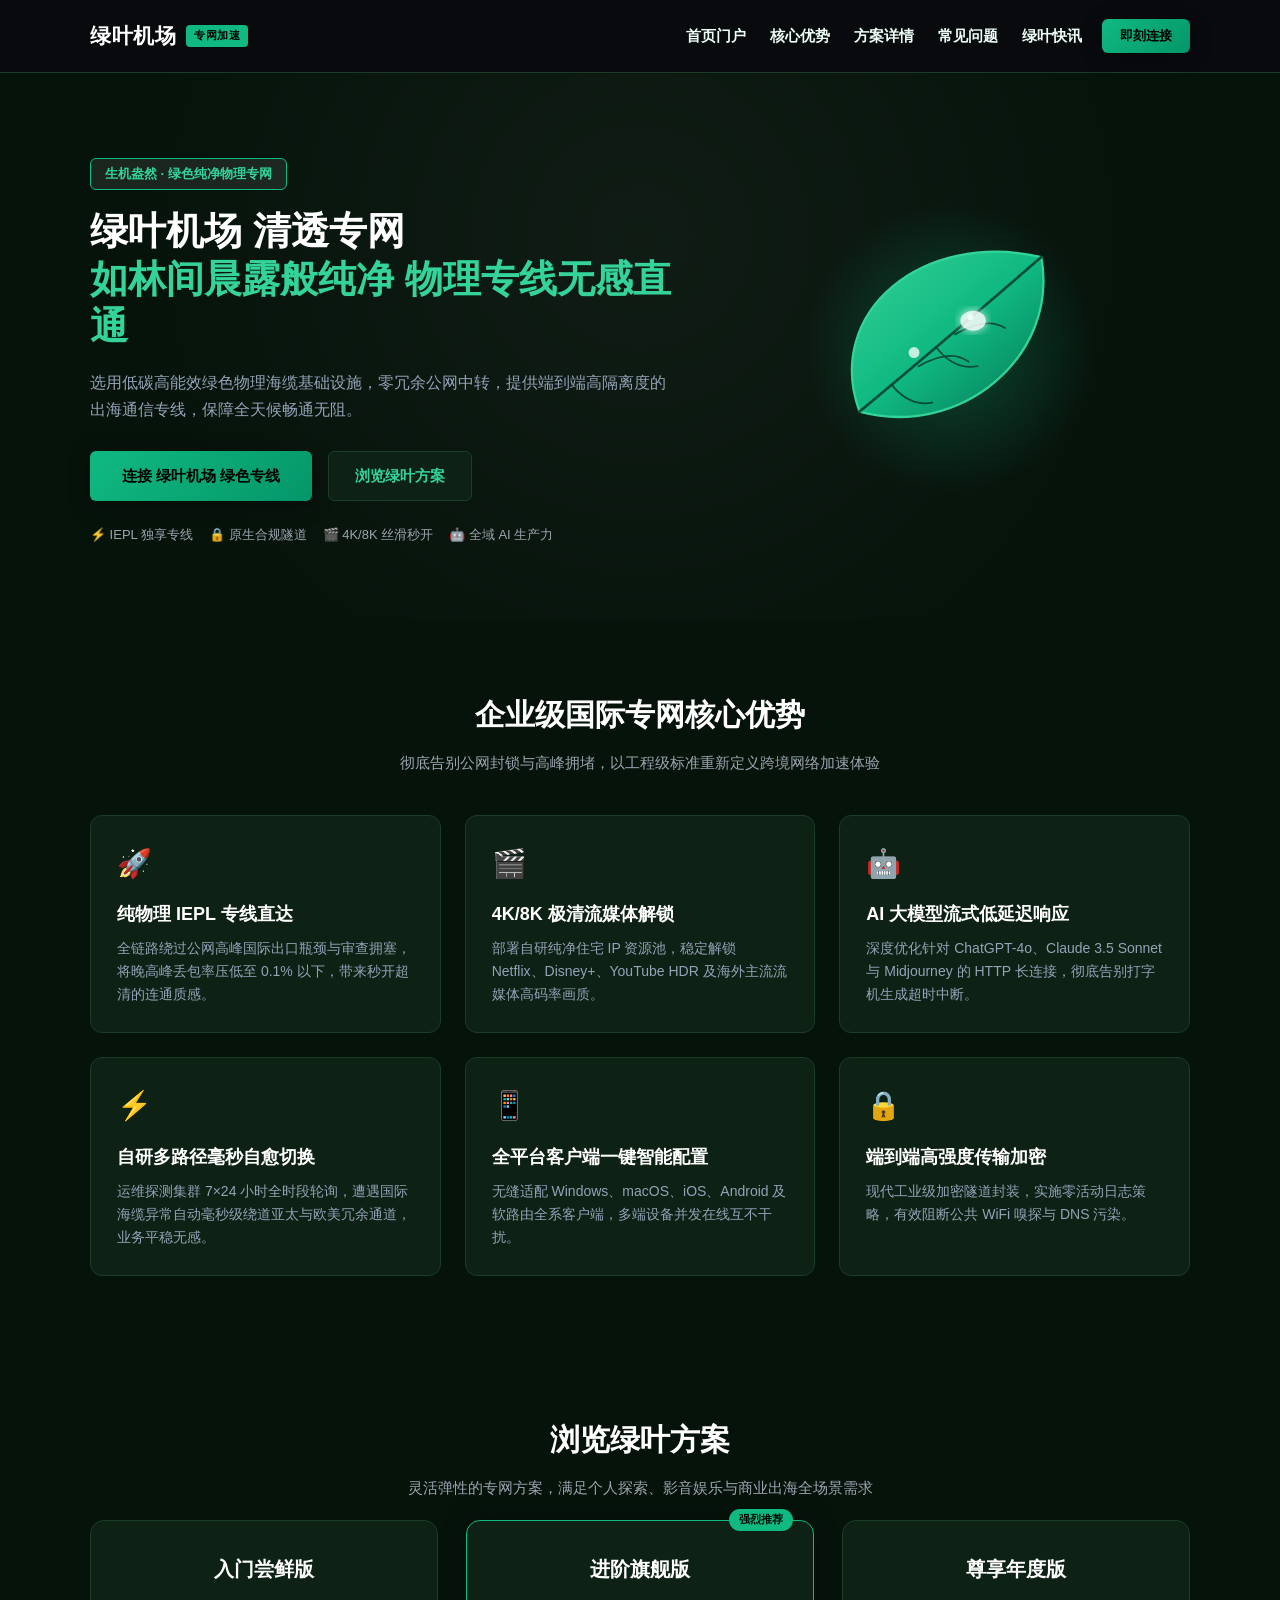
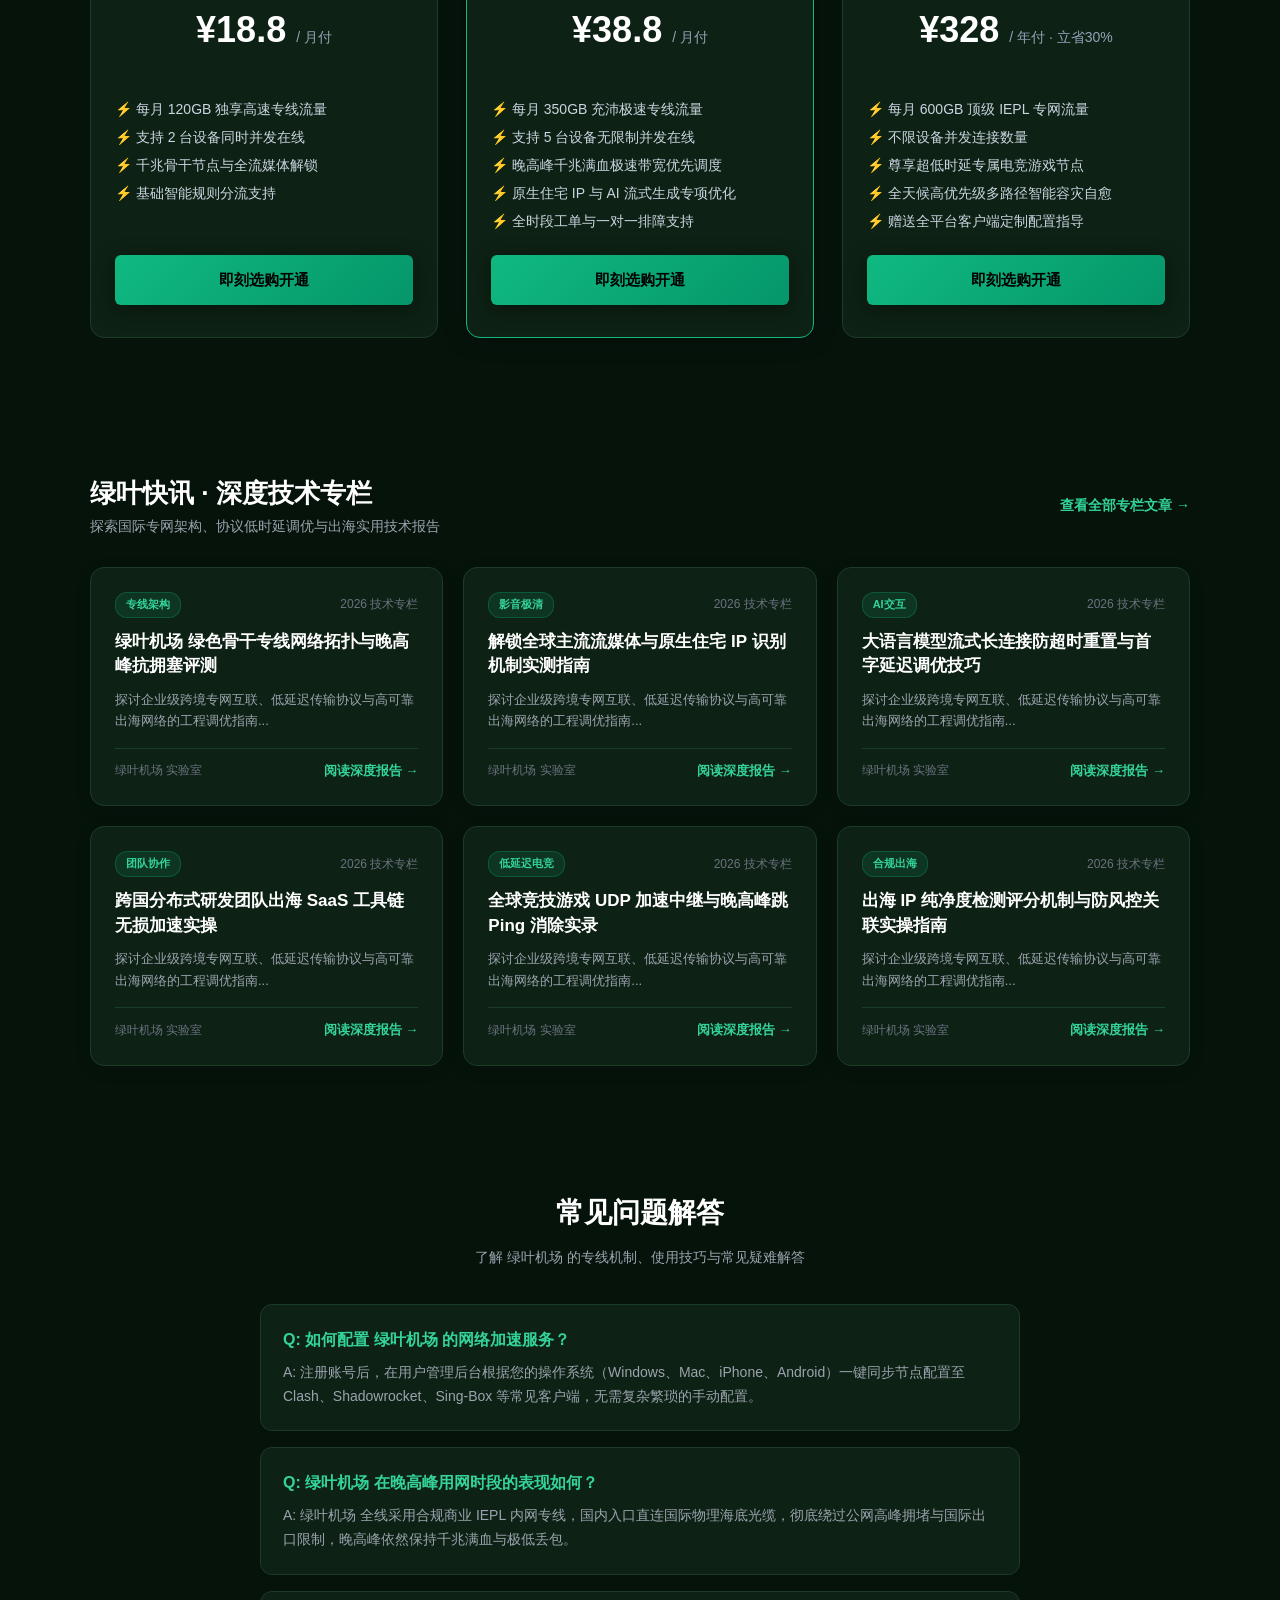
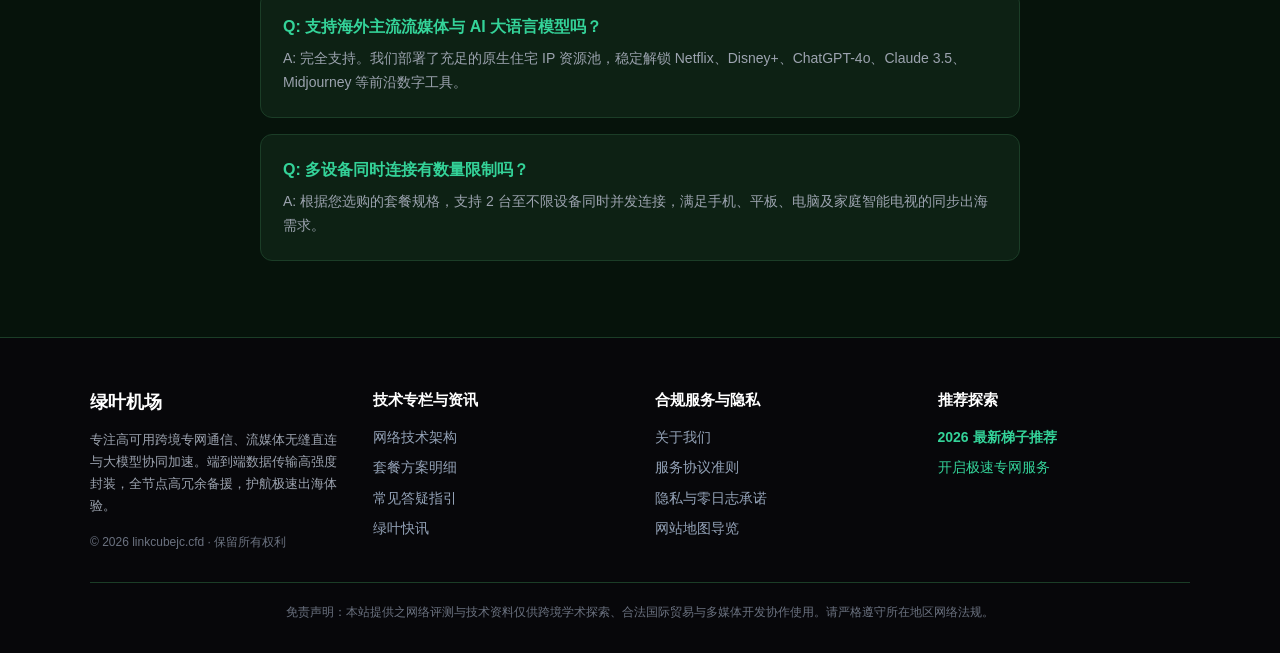
==== index.html @ 79c37473 "feat: deploy linkcubejc.cfd bespoke design, unique hero layout, card grid & SEO articles" ====
<!DOCTYPE html>
<html lang="zh-CN">
<head>
  <meta charset="UTF-8">
  <meta name="viewport" content="width=device-width, initial-scale=1.0">
  <title>绿叶机场 评测_纯净低时延专线节点配置_绿叶机场 体验报告</title>
  <meta name="description" content="绿叶机场 深度综合评测。实测绿叶机场（LinkCube）骨干内网专线稳定性、晚高峰极速秒开表现与多端客户端分流调优技巧，清新顺畅值得信赖。">
  <meta name="keywords" content="绿叶机场, 绿叶机场评测, 科学上网梯子, 机场推荐, 翻墙梯子, 网络加速器, 机场节点">
  <meta property="og:type" content="website">
  <meta property="og:title" content="绿叶机场 评测_纯净低时延专线节点配置_绿叶机场 体验报告">
  <meta property="og:description" content="绿叶机场 深度综合评测。实测绿叶机场（LinkCube）骨干内网专线稳定性、晚高峰极速秒开表现与多端客户端分流调优技巧，清新顺畅值得信赖。">
  <meta property="og:url" content="https://linkcubejc.cfd/">
  <meta property="og:site_name" content="绿叶机场">
  <link rel="canonical" href="https://linkcubejc.cfd/">
  <link rel="stylesheet" href="style.css">
</head>
<body>
  
  <header class="navbar">
    <div class="container nav-inner">
      <a href="index.html" class="brand-logo">
        <span>绿叶机场</span>
        <span class="brand-badge">专网加速</span>
      </a>
      <nav style="display:flex; align-items:center; gap:20px;">
        <ul class="nav-links">
          <li><a href="index.html">首页门户</a></li>
          <li><a href="index.html#features">核心优势</a></li>
          <li><a href="index.html#pricing">方案详情</a></li>
          <li><a href="index.html#faq">常见问题</a></li>
          <li><a href="leaf-bulletin.html">绿叶快讯</a></li>
        </ul>
        <a href="https://ww012.twilightaff.com/#/?code=A56DH1Af" class="btn-aff-cta" target="_blank" rel="nofollow" style="padding: 7px 18px; font-size: 13px;">即刻连接</a>
      </nav>
    </div>
  </header>


  <!-- Hero Section -->
  <header class="hero-section">
    
<div class="ambient-bg-wrapper" style="position: absolute; top: 0; left: 0; width: 100%; height: 100%; overflow: hidden; pointer-events: none; z-index: 1;">
  <svg width="100%" height="100%" viewBox="0 0 1440 800" preserveAspectRatio="xMidYMid slice" xmlns="http://www.w3.org/2000/svg">
    <style>
      @keyframes fallingLeaf1 {
        0% { transform: translate(0, -40px) rotate(0deg); opacity: 0; }
        20% { opacity: 0.6; }
        80% { opacity: 0.6; }
        100% { transform: translate(120px, 600px) rotate(280deg); opacity: 0; }
      }
      @keyframes fallingLeaf2 {
        0% { transform: translate(0, -30px) rotate(0deg); opacity: 0; }
        20% { opacity: 0.55; }
        80% { opacity: 0.55; }
        100% { transform: translate(-140px, 650px) rotate(-320deg); opacity: 0; }
      }
      .leaf-drift-1 { animation: fallingLeaf1 14s linear infinite; }
      .leaf-drift-2 { animation: fallingLeaf2 16s linear infinite; }
    </style>
    <!-- Drifting Fresh Leaves in Background -->
    <g class="leaf-drift-1" style="transform-origin: center; animation-delay: 0s;">
      <path d="M220,-20 Q245,15 235,45 Q210,35 200,5 Q195,-15 220,-20 Z" fill="#34d399" opacity="0.4" />
      <path d="M220,-20 Q218,15 210,30" stroke="#064e3b" stroke-width="1" fill="none" />
    </g>
    <g class="leaf-drift-2" style="transform-origin: center; animation-delay: 4s;">
      <path d="M1180,-20 Q1210,18 1200,50 Q1170,40 1160,8 Q1155,-12 1180,-20 Z" fill="#10b981" opacity="0.35" />
      <path d="M1180,-20 Q1178,16 1170,35" stroke="#064e3b" stroke-width="1" fill="none" />
    </g>
    <g class="leaf-drift-1" style="transform-origin: center; animation-delay: 7s;">
      <path d="M540,-20 Q565,15 555,45 Q530,35 520,5 Q515,-15 540,-20 Z" fill="#059669" opacity="0.3" />
    </g>
    <g class="leaf-drift-2" style="transform-origin: center; animation-delay: 10s;">
      <path d="M880,-20 Q910,20 895,52 Q870,38 860,10 Q855,-10 880,-20 Z" fill="#34d399" opacity="0.4" />
    </g>
  </svg>
</div>

    <div class="container">
      
      <div class="hero-grid">
        
        <div class="hero-content">
          <span class="hero-tag">生机盎然 · 绿色纯净物理专网</span>
          <h1 class="hero-title">
            绿叶机场 清透专网<br>
            <span class="hero-title-highlight">如林间晨露般纯净 物理专线无感直通</span>
          </h1>
          <p class="hero-desc">选用低碳高能效绿色物理海缆基础设施，零冗余公网中转，提供端到端高隔离度的出海通信专线，保障全天候畅通无阻。</p>
          <div class="hero-actions">
            <a href="https://ww012.twilightaff.com/#/?code=A56DH1Af" class="btn-aff-cta" target="_blank" rel="nofollow">连接 绿叶机场 绿色专线</a>
            <a href="#pricing" class="btn-tizi-dofollow">浏览绿叶方案</a>
          </div>
          <div style="font-size:13px; color:#9ca3af; display:flex; gap:16px; flex-wrap:wrap;">
            <span>⚡ IEPL 独享专线</span>
            <span>🔒 原生合规隧道</span>
            <span>🎬 4K/8K 丝滑秒开</span>
            <span>🤖 全域 AI 生产力</span>
          </div>
        </div>
    
        
        <div class="hero-motion-wrapper">
          
<svg viewBox="0 0 520 440" width="100%" height="100%" xmlns="http://www.w3.org/2000/svg" style="max-height: 400px;">
  <defs>
    <radialGradient id="leafAura" cx="50%" cy="50%" r="50%">
      <stop offset="0%" stop-color="#10b981" stop-opacity="0.3"/>
      <stop offset="100%" stop-color="#10b981" stop-opacity="0"/>
    </radialGradient>
    <linearGradient id="leafGrad" x1="0" y1="0" x2="1" y2="1">
      <stop offset="0%" stop-color="#34d399"/>
      <stop offset="50%" stop-color="#10b981"/>
      <stop offset="100%" stop-color="#047857"/>
    </linearGradient>
    <filter id="dewDropGlow" x="-20%" y="-20%" width="140%" height="140%">
      <feGaussianBlur stdDeviation="5" result="blur"/>
      <feComposite in="SourceGraphic" in2="blur" operator="over"/>
    </filter>
  </defs>
  <style>
    @keyframes leafSway {
      0%, 100% { transform: translateY(0px) rotate(-1deg); }
      50% { transform: translateY(-12px) rotate(2deg); }
    }
    @keyframes dewGlisten {
      0%, 100% { transform: scale(1); opacity: 0.8; }
      50% { transform: scale(1.15); opacity: 1; }
    }
    .leaf-sway-group { animation: leafSway 5s ease-in-out infinite; transform-origin: 260px 220px; }
    .dew-sparkle { animation: dewGlisten 2.5s ease-in-out infinite; transform-origin: 285px 190px; }
  </style>

  <!-- Green Ambient Aura -->
  <circle cx="260" cy="220" r="160" fill="url(#leafAura)"/>

  <!-- Floating Green Leaf -->
  <g class="leaf-sway-group">
    <!-- Big Luscious Emerald Leaf -->
    <path d="M160 290 C120 180 230 90 360 120 C380 230 270 320 160 290 Z" fill="url(#leafGrad)" stroke="#34d399" stroke-width="2.5"/>

    <!-- Leaf Veins Structure -->
    <path d="M160 290 Q250 215 360 120" fill="none" stroke="#064e3b" stroke-width="3" stroke-linecap="round"/>
    <path d="M225 240 Q260 220 280 235" fill="none" stroke="#064e3b" stroke-width="2" stroke-linecap="round"/>
    <path d="M265 205 Q300 185 320 198" fill="none" stroke="#064e3b" stroke-width="2" stroke-linecap="round"/>
    <path d="M195 260 Q215 285 240 280" fill="none" stroke="#064e3b" stroke-width="2" stroke-linecap="round"/>
    <path d="M245 220 Q265 245 290 240" fill="none" stroke="#064e3b" stroke-width="2" stroke-linecap="round"/>

    <!-- Glistening Crystal Morning Dewdrop -->
    <g class="dew-sparkle">
      <ellipse cx="285" cy="190" rx="14" ry="11" fill="#fff" opacity="0.85" filter="url(#dewDropGlow)"/>
      <circle cx="282" cy="186" r="3.5" fill="#ecfdf5"/>
    </g>
    <!-- Secondary Small Dewdrop -->
    <circle cx="220" cy="225" r="6" fill="#fff" opacity="0.75"/>
  </g>
</svg>

        </div>
    
      </div>
        
    </div>
  </header>

  <!-- Features Section -->
  <section id="features" style="padding: 70px 0;">
    <div class="container">
      <div style="text-align:center; max-width:700px; margin:0 auto 40px;">
        <h2 style="font-size:30px; font-weight:800; margin-bottom:12px; color:#fff;">企业级国际专网核心优势</h2>
        <p style="color:#9ca3af; font-size:15px;">彻底告别公网封锁与高峰拥堵，以工程级标准重新定义跨境网络加速体验</p>
      </div>
      <div class="features-grid">
        
        <div class="feature-card">
          <div class="feature-icon">🚀</div>
          <h3 class="feature-title">纯物理 IEPL 专线直达</h3>
          <p class="feature-desc">全链路绕过公网高峰国际出口瓶颈与审查拥塞，将晚高峰丢包率压低至 0.1% 以下，带来秒开超清的连通质感。</p>
        </div>
        
        <div class="feature-card">
          <div class="feature-icon">🎬</div>
          <h3 class="feature-title">4K/8K 极清流媒体解锁</h3>
          <p class="feature-desc">部署自研纯净住宅 IP 资源池，稳定解锁 Netflix、Disney+、YouTube HDR 及海外主流流媒体高码率画质。</p>
        </div>
        
        <div class="feature-card">
          <div class="feature-icon">🤖</div>
          <h3 class="feature-title">AI 大模型流式低延迟响应</h3>
          <p class="feature-desc">深度优化针对 ChatGPT-4o、Claude 3.5 Sonnet 与 Midjourney 的 HTTP 长连接，彻底告别打字机生成超时中断。</p>
        </div>
        
        <div class="feature-card">
          <div class="feature-icon">⚡</div>
          <h3 class="feature-title">自研多路径毫秒自愈切换</h3>
          <p class="feature-desc">运维探测集群 7×24 小时全时段轮询，遭遇国际海缆异常自动毫秒级绕道亚太与欧美冗余通道，业务平稳无感。</p>
        </div>
        
        <div class="feature-card">
          <div class="feature-icon">📱</div>
          <h3 class="feature-title">全平台客户端一键智能配置</h3>
          <p class="feature-desc">无缝适配 Windows、macOS、iOS、Android 及软路由全系客户端，多端设备并发在线互不干扰。</p>
        </div>
        
        <div class="feature-card">
          <div class="feature-icon">🔒</div>
          <h3 class="feature-title">端到端高强度传输加密</h3>
          <p class="feature-desc">现代工业级加密隧道封装，实施零活动日志策略，有效阻断公共 WiFi 嗅探与 DNS 污染。</p>
        </div>
        
      </div>
    </div>
  </section>

  <!-- Pricing Section (Targeted by Hero CTA) -->
  <section id="pricing" class="pricing-section">
    <div class="container">
      <div style="text-align:center; max-width:700px; margin:0 auto 20px;">
        <h2 style="font-size:30px; font-weight:800; margin-bottom:12px; color:#fff;">浏览绿叶方案</h2>
        <p style="color:#9ca3af; font-size:15px;">灵活弹性的专网方案，满足个人探索、影音娱乐与商业出海全场景需求</p>
      </div>
      <div class="pricing-grid">
        
        <div class="price-card">
          
          <h3 style="font-size:20px; color:#fff; font-weight:700;">入门尝鲜版</h3>
          <div class="price-tag">¥18.8 <span>/ 月付</span></div>
          <ul class="price-features">
            <li>每月 120GB 独享高速专线流量</li><li>支持 2 台设备同时并发在线</li><li>千兆骨干节点与全流媒体解锁</li><li>基础智能规则分流支持</li>
          </ul>
          <a href="https://ww012.twilightaff.com/#/?code=A56DH1Af" class="btn-aff-cta" target="_blank" rel="nofollow" style="width:100%; margin-top:auto;">即刻选购开通</a>
        </div>
        
        <div class="price-card featured">
          <div style="position:absolute; top:-12px; right:20px; background:#10b981; color:#000; font-size:11px; font-weight:800; padding:2px 10px; border-radius:12px;">强烈推荐</div>
          <h3 style="font-size:20px; color:#fff; font-weight:700;">进阶旗舰版</h3>
          <div class="price-tag">¥38.8 <span>/ 月付</span></div>
          <ul class="price-features">
            <li>每月 350GB 充沛极速专线流量</li><li>支持 5 台设备无限制并发在线</li><li>晚高峰千兆满血极速带宽优先调度</li><li>原生住宅 IP 与 AI 流式生成专项优化</li><li>全时段工单与一对一排障支持</li>
          </ul>
          <a href="https://ww012.twilightaff.com/#/?code=A56DH1Af" class="btn-aff-cta" target="_blank" rel="nofollow" style="width:100%; margin-top:auto;">即刻选购开通</a>
        </div>
        
        <div class="price-card">
          
          <h3 style="font-size:20px; color:#fff; font-weight:700;">尊享年度版</h3>
          <div class="price-tag">¥328 <span>/ 年付 · 立省30%</span></div>
          <ul class="price-features">
            <li>每月 600GB 顶级 IEPL 专网流量</li><li>不限设备并发连接数量</li><li>尊享超低时延专属电竞游戏节点</li><li>全天候高优先级多路径智能容灾自愈</li><li>赠送全平台客户端定制配置指导</li>
          </ul>
          <a href="https://ww012.twilightaff.com/#/?code=A56DH1Af" class="btn-aff-cta" target="_blank" rel="nofollow" style="width:100%; margin-top:auto;">即刻选购开通</a>
        </div>
        
      </div>
    </div>
  </section>

  <!-- Articles Preview Section (Responsive Card Grid) -->
  <section style="padding: 65px 0;">
    <div class="container">
      <div style="display:flex; justify-content:space-between; align-items:center; margin-bottom:30px; flex-wrap:wrap; gap:12px;">
        <div>
          <h2 style="font-size:26px; font-weight:800; color:#fff;">绿叶快讯 · 深度技术专栏</h2>
          <p style="color:#9ca3af; font-size:14px;">探索国际专网架构、协议低时延调优与出海实用技术报告</p>
        </div>
        <a href="leaf-bulletin.html" style="color:#34d399; font-weight:600; font-size:14px;">查看全部专栏文章 →</a>
      </div>
      <div style="display:grid; grid-template-columns:repeat(auto-fit, minmax(280px, 1fr)); gap:20px;">
        
        <div class="article-card" style="background:#0d2114; border:1px solid #1b3d27; border-radius:14px; padding:24px; display:flex; flex-direction:column; justify-content:space-between; transition:transform 0.25s ease, box-shadow 0.25s ease, border-color 0.25s ease; box-shadow: 0 4px 16px rgba(0,0,0,0.12);">
          <div>
            <div style="display:flex; justify-content:space-between; align-items:center; margin-bottom:12px;">
              <span style="font-size:11px; color:#34d399; background:#10b98122; border:1px solid #10b98144; padding:3px 10px; border-radius:12px; font-weight:600;">专线架构</span>
              <span style="font-size:12px; color:#6b7280;">2026 技术专栏</span>
            </div>
            <h4 style="margin:10px 0 10px; font-size:17px; font-weight:700; line-height:1.45;"><a href="linkcube-green-transit-backbone-audit.html" style="color:#fff;">绿叶机场 绿色骨干专线网络拓扑与晚高峰抗拥塞评测</a></h4>
            <p style="font-size:13px; color:#9ca3af; line-height:1.65; margin-bottom:16px;">探讨企业级跨境专网互联、低延迟传输协议与高可靠出海网络的工程调优指南...</p>
          </div>
          <div style="border-top:1px solid #1b3d27; padding-top:12px; margin-top:auto; display:flex; justify-content:space-between; align-items:center;">
            <span style="font-size:12px; color:#6b7280;">绿叶机场 实验室</span>
            <a href="linkcube-green-transit-backbone-audit.html" style="color:#34d399; font-size:13px; font-weight:600; display:inline-flex; align-items:center; gap:4px;">阅读深度报告 →</a>
          </div>
        </div>
        
        <div class="article-card" style="background:#0d2114; border:1px solid #1b3d27; border-radius:14px; padding:24px; display:flex; flex-direction:column; justify-content:space-between; transition:transform 0.25s ease, box-shadow 0.25s ease, border-color 0.25s ease; box-shadow: 0 4px 16px rgba(0,0,0,0.12);">
          <div>
            <div style="display:flex; justify-content:space-between; align-items:center; margin-bottom:12px;">
              <span style="font-size:11px; color:#34d399; background:#10b98122; border:1px solid #10b98144; padding:3px 10px; border-radius:12px; font-weight:600;">影音极清</span>
              <span style="font-size:12px; color:#6b7280;">2026 技术专栏</span>
            </div>
            <h4 style="margin:10px 0 10px; font-size:17px; font-weight:700; line-height:1.45;"><a href="linkcube-streaming-unlock-native-ip.html" style="color:#fff;">解锁全球主流流媒体与原生住宅 IP 识别机制实测指南</a></h4>
            <p style="font-size:13px; color:#9ca3af; line-height:1.65; margin-bottom:16px;">探讨企业级跨境专网互联、低延迟传输协议与高可靠出海网络的工程调优指南...</p>
          </div>
          <div style="border-top:1px solid #1b3d27; padding-top:12px; margin-top:auto; display:flex; justify-content:space-between; align-items:center;">
            <span style="font-size:12px; color:#6b7280;">绿叶机场 实验室</span>
            <a href="linkcube-streaming-unlock-native-ip.html" style="color:#34d399; font-size:13px; font-weight:600; display:inline-flex; align-items:center; gap:4px;">阅读深度报告 →</a>
          </div>
        </div>
        
        <div class="article-card" style="background:#0d2114; border:1px solid #1b3d27; border-radius:14px; padding:24px; display:flex; flex-direction:column; justify-content:space-between; transition:transform 0.25s ease, box-shadow 0.25s ease, border-color 0.25s ease; box-shadow: 0 4px 16px rgba(0,0,0,0.12);">
          <div>
            <div style="display:flex; justify-content:space-between; align-items:center; margin-bottom:12px;">
              <span style="font-size:11px; color:#34d399; background:#10b98122; border:1px solid #10b98144; padding:3px 10px; border-radius:12px; font-weight:600;">AI交互</span>
              <span style="font-size:12px; color:#6b7280;">2026 技术专栏</span>
            </div>
            <h4 style="margin:10px 0 10px; font-size:17px; font-weight:700; line-height:1.45;"><a href="linkcube-ai-llm-realtime-voice-keepalive.html" style="color:#fff;">大语言模型流式长连接防超时重置与首字延迟调优技巧</a></h4>
            <p style="font-size:13px; color:#9ca3af; line-height:1.65; margin-bottom:16px;">探讨企业级跨境专网互联、低延迟传输协议与高可靠出海网络的工程调优指南...</p>
          </div>
          <div style="border-top:1px solid #1b3d27; padding-top:12px; margin-top:auto; display:flex; justify-content:space-between; align-items:center;">
            <span style="font-size:12px; color:#6b7280;">绿叶机场 实验室</span>
            <a href="linkcube-ai-llm-realtime-voice-keepalive.html" style="color:#34d399; font-size:13px; font-weight:600; display:inline-flex; align-items:center; gap:4px;">阅读深度报告 →</a>
          </div>
        </div>
        
        <div class="article-card" style="background:#0d2114; border:1px solid #1b3d27; border-radius:14px; padding:24px; display:flex; flex-direction:column; justify-content:space-between; transition:transform 0.25s ease, box-shadow 0.25s ease, border-color 0.25s ease; box-shadow: 0 4px 16px rgba(0,0,0,0.12);">
          <div>
            <div style="display:flex; justify-content:space-between; align-items:center; margin-bottom:12px;">
              <span style="font-size:11px; color:#34d399; background:#10b98122; border:1px solid #10b98144; padding:3px 10px; border-radius:12px; font-weight:600;">团队协作</span>
              <span style="font-size:12px; color:#6b7280;">2026 技术专栏</span>
            </div>
            <h4 style="margin:10px 0 10px; font-size:17px; font-weight:700; line-height:1.45;"><a href="linkcube-cross-border-team-remote-saas.html" style="color:#fff;">跨国分布式研发团队出海 SaaS 工具链无损加速实操</a></h4>
            <p style="font-size:13px; color:#9ca3af; line-height:1.65; margin-bottom:16px;">探讨企业级跨境专网互联、低延迟传输协议与高可靠出海网络的工程调优指南...</p>
          </div>
          <div style="border-top:1px solid #1b3d27; padding-top:12px; margin-top:auto; display:flex; justify-content:space-between; align-items:center;">
            <span style="font-size:12px; color:#6b7280;">绿叶机场 实验室</span>
            <a href="linkcube-cross-border-team-remote-saas.html" style="color:#34d399; font-size:13px; font-weight:600; display:inline-flex; align-items:center; gap:4px;">阅读深度报告 →</a>
          </div>
        </div>
        
        <div class="article-card" style="background:#0d2114; border:1px solid #1b3d27; border-radius:14px; padding:24px; display:flex; flex-direction:column; justify-content:space-between; transition:transform 0.25s ease, box-shadow 0.25s ease, border-color 0.25s ease; box-shadow: 0 4px 16px rgba(0,0,0,0.12);">
          <div>
            <div style="display:flex; justify-content:space-between; align-items:center; margin-bottom:12px;">
              <span style="font-size:11px; color:#34d399; background:#10b98122; border:1px solid #10b98144; padding:3px 10px; border-radius:12px; font-weight:600;">低延迟电竞</span>
              <span style="font-size:12px; color:#6b7280;">2026 技术专栏</span>
            </div>
            <h4 style="margin:10px 0 10px; font-size:17px; font-weight:700; line-height:1.45;"><a href="linkcube-udp-gaming-packet-forwarding.html" style="color:#fff;">全球竞技游戏 UDP 加速中继与晚高峰跳 Ping 消除实录</a></h4>
            <p style="font-size:13px; color:#9ca3af; line-height:1.65; margin-bottom:16px;">探讨企业级跨境专网互联、低延迟传输协议与高可靠出海网络的工程调优指南...</p>
          </div>
          <div style="border-top:1px solid #1b3d27; padding-top:12px; margin-top:auto; display:flex; justify-content:space-between; align-items:center;">
            <span style="font-size:12px; color:#6b7280;">绿叶机场 实验室</span>
            <a href="linkcube-udp-gaming-packet-forwarding.html" style="color:#34d399; font-size:13px; font-weight:600; display:inline-flex; align-items:center; gap:4px;">阅读深度报告 →</a>
          </div>
        </div>
        
        <div class="article-card" style="background:#0d2114; border:1px solid #1b3d27; border-radius:14px; padding:24px; display:flex; flex-direction:column; justify-content:space-between; transition:transform 0.25s ease, box-shadow 0.25s ease, border-color 0.25s ease; box-shadow: 0 4px 16px rgba(0,0,0,0.12);">
          <div>
            <div style="display:flex; justify-content:space-between; align-items:center; margin-bottom:12px;">
              <span style="font-size:11px; color:#34d399; background:#10b98122; border:1px solid #10b98144; padding:3px 10px; border-radius:12px; font-weight:600;">合规出海</span>
              <span style="font-size:12px; color:#6b7280;">2026 技术专栏</span>
            </div>
            <h4 style="margin:10px 0 10px; font-size:17px; font-weight:700; line-height:1.45;"><a href="linkcube-clean-ip-detection-scoring.html" style="color:#fff;">出海 IP 纯净度检测评分机制与防风控关联实操指南</a></h4>
            <p style="font-size:13px; color:#9ca3af; line-height:1.65; margin-bottom:16px;">探讨企业级跨境专网互联、低延迟传输协议与高可靠出海网络的工程调优指南...</p>
          </div>
          <div style="border-top:1px solid #1b3d27; padding-top:12px; margin-top:auto; display:flex; justify-content:space-between; align-items:center;">
            <span style="font-size:12px; color:#6b7280;">绿叶机场 实验室</span>
            <a href="linkcube-clean-ip-detection-scoring.html" style="color:#34d399; font-size:13px; font-weight:600; display:inline-flex; align-items:center; gap:4px;">阅读深度报告 →</a>
          </div>
        </div>
        
      </div>
    </div>
  </section>

  <!-- FAQ Section -->
  <section id="faq" style="padding: 60px 0; background:#06130b;">
    <div class="container" style="max-width:800px;">
      <div style="text-align:center; margin-bottom:36px;">
        <h2 style="font-size:28px; font-weight:800; color:#fff; margin-bottom:10px;">常见问题解答</h2>
        <p style="color:#9ca3af; font-size:14px;">了解 绿叶机场 的专线机制、使用技巧与常见疑难解答</p>
      </div>
      
        <div style="background:#0d2114; border:1px solid #1b3d27; border-radius:12px; padding:22px; margin-bottom:16px;">
          <h3 style="font-size:16px; color:#34d399; margin-bottom:8px;">Q: 如何配置 绿叶机场 的网络加速服务？</h3>
          <p style="font-size:14px; color:#9ca3af; line-height:1.7;">A: 注册账号后，在用户管理后台根据您的操作系统（Windows、Mac、iPhone、Android）一键同步节点配置至 Clash、Shadowrocket、Sing-Box 等常见客户端，无需复杂繁琐的手动配置。</p>
        </div>
        
        <div style="background:#0d2114; border:1px solid #1b3d27; border-radius:12px; padding:22px; margin-bottom:16px;">
          <h3 style="font-size:16px; color:#34d399; margin-bottom:8px;">Q: 绿叶机场 在晚高峰用网时段的表现如何？</h3>
          <p style="font-size:14px; color:#9ca3af; line-height:1.7;">A: 绿叶机场 全线采用合规商业 IEPL 内网专线，国内入口直连国际物理海底光缆，彻底绕过公网高峰拥堵与国际出口限制，晚高峰依然保持千兆满血与极低丢包。</p>
        </div>
        
        <div style="background:#0d2114; border:1px solid #1b3d27; border-radius:12px; padding:22px; margin-bottom:16px;">
          <h3 style="font-size:16px; color:#34d399; margin-bottom:8px;">Q: 支持海外主流流媒体与 AI 大语言模型吗？</h3>
          <p style="font-size:14px; color:#9ca3af; line-height:1.7;">A: 完全支持。我们部署了充足的原生住宅 IP 资源池，稳定解锁 Netflix、Disney+、ChatGPT-4o、Claude 3.5、Midjourney 等前沿数字工具。</p>
        </div>
        
        <div style="background:#0d2114; border:1px solid #1b3d27; border-radius:12px; padding:22px; margin-bottom:16px;">
          <h3 style="font-size:16px; color:#34d399; margin-bottom:8px;">Q: 多设备同时连接有数量限制吗？</h3>
          <p style="font-size:14px; color:#9ca3af; line-height:1.7;">A: 根据您选购的套餐规格，支持 2 台至不限设备同时并发连接，满足手机、平板、电脑及家庭智能电视的同步出海需求。</p>
        </div>
        
    </div>
  </section>

  
  <footer>
    <div class="container">
      <div class="footer-grid">
        <div>
          <div style="font-weight: 800; font-size: 18px; color: #fff; margin-bottom: 12px;">绿叶机场</div>
          <p style="line-height: 1.7; font-size: 13px; color: #9ca3af; margin-bottom: 16px;">
            专注高可用跨境专网通信、流媒体无缝直连与大模型协同加速。端到端数据传输高强度封装，全节点高冗余备援，护航极速出海体验。
          </p>
          <div style="font-size: 12px; color: #6b7280;">© 2026 linkcubejc.cfd · 保留所有权利</div>
        </div>
        <div>
          <h4 style="color: #fff; font-size: 15px; margin-bottom: 14px;">技术专栏与资讯</h4>
          <ul class="footer-links">
            <li><a href="index.html#features">网络技术架构</a></li>
            <li><a href="index.html#pricing">套餐方案明细</a></li>
            <li><a href="index.html#faq">常见答疑指引</a></li>
            <li><a href="leaf-bulletin.html">绿叶快讯</a></li>
          </ul>
        </div>
        <div>
          <h4 style="color: #fff; font-size: 15px; margin-bottom: 14px;">合规服务与隐私</h4>
          <ul class="footer-links">
            <li><a href="about.html">关于我们</a></li>
            <li><a href="terms.html">服务协议准则</a></li>
            <li><a href="privacy.html">隐私与零日志承诺</a></li>
            <li><a href="sitemap.html">网站地图导览</a></li>
          </ul>
        </div>
        <div>
          <h4 style="color: #fff; font-size: 15px; margin-bottom: 14px;">推荐探索</h4>
          <ul class="footer-links">

            <li><a href="https://dajichang.mom/" target="_blank" style="color: #34d399; font-weight: 600;">2026 最新梯子推荐</a></li>
            <li><a href="https://ww012.twilightaff.com/#/?code=A56DH1Af" target="_blank" rel="nofollow" style="color: #34d399;">开启极速专网服务</a></li>
    
          </ul>
        </div>
      </div>
      <div style="border-top: 1px solid #1b3d27; padding-top: 20px; text-align: center; font-size: 12px; color: #6b7280;">
        免责声明：本站提供之网络评测与技术资料仅供跨境学术探索、合法国际贸易与多媒体开发协作使用。请严格遵守所在地区网络法规。
      </div>
    </div>
  </footer>

</body>
</html>
---- style.css ----
/* emerald_leaf_dew - linkcubejc.cfd */
* { margin: 0; padding: 0; box-sizing: border-box; }
html { scroll-behavior: smooth; }
body { background-color: #06130b; color: #ecfdf5; font-family: -apple-system, BlinkMacSystemFont, "Segoe UI", Roboto, "PingFang SC", "Hiragino Sans GB", "Microsoft YaHei", sans-serif; line-height: 1.6; overflow-x: hidden; position: relative; }
.container { max-width: 1140px; margin: 0 auto; padding: 0 20px; position: relative; z-index: 2; }
a { text-decoration: none; color: inherit; transition: all 0.25s ease; }

/* Navbar */
.navbar { background: rgba(10, 10, 16, 0.92); backdrop-filter: blur(16px); border-bottom: 1.5px solid #1b3d27; position: sticky; top: 0; z-index: 100; }
.nav-inner { display: flex; align-items: center; justify-content: space-between; height: 72px; }
.brand-logo { display: flex; align-items: center; gap: 10px; font-weight: 900; font-size: 21px; color: #fff; letter-spacing: 0.5px; }
.brand-badge { background: #10b981; color: #000; font-size: 11px; padding: 2px 8px; border-radius: 4px; font-weight: 800; text-transform: uppercase; }
.nav-links { display: flex; gap: 24px; align-items: center; list-style: none; font-size: 15px; font-weight: 600; }
.nav-links a:hover { color: #34d399; }

/* Hero Base */
.hero-section { padding: 75px 0 65px; position: relative; overflow: hidden; }
.hero-tag { display: inline-block; background: rgba(255, 255, 255, 0.08); color: #34d399; border: 1px solid #10b981; padding: 5px 14px; border-radius: 6px; font-size: 13px; font-weight: 700; margin-bottom: 18px; }
.hero-title { font-size: 38px; line-height: 1.25; font-weight: 900; color: #fff; margin-bottom: 18px; }
.hero-title-highlight { color: #34d399; }
.hero-desc { font-size: 16px; color: #94a3b8; line-height: 1.7; margin-bottom: 28px; }
.hero-actions { display: flex; gap: 16px; align-items: center; flex-wrap: wrap; margin-bottom: 24px; }
.btn-aff-cta { display: inline-flex; align-items: center; justify-content: center; padding: 13px 32px; font-weight: 800; font-size: 15px; border-radius: 6px; background: linear-gradient(135deg, #10b981, #059669); color: #000; box-shadow: 0 4px 20px rgba(0, 0, 0, 0.4); }
.btn-aff-cta:hover { transform: translateY(-2px); }
.btn-tizi-dofollow { display: inline-flex; align-items: center; justify-content: center; padding: 12px 26px; font-weight: 700; font-size: 15px; border-radius: 6px; border: 1.5px solid #1b3d27; background: #0d2114; color: #34d399; }
.btn-tizi-dofollow:hover { border-color: #34d399; }

/* Features */
.features-grid { display: grid; grid-template-columns: repeat(auto-fit, minmax(260px, 1fr)); gap: 24px; }
.feature-card { background: #0d2114; border: 1px solid #1b3d27; border-radius: 12px; padding: 26px; transition: transform 0.25s ease, border-color 0.25s ease; }
.feature-card:hover { transform: translateY(-4px); border-color: #10b981; }
.feature-icon { font-size: 28px; margin-bottom: 14px; display: inline-block; }
.feature-title { font-size: 18px; font-weight: 700; color: #fff; margin-bottom: 8px; }
.feature-desc { font-size: 14px; color: #94a3b8; line-height: 1.65; }

/* Pricing */
.pricing-section { padding: 70px 0; background: #06130b; }
.pricing-grid { display: grid; grid-template-columns: repeat(auto-fit, minmax(280px, 1fr)); gap: 28px; }
.price-card { background: #0d2114; border: 1px solid #1b3d27; border-radius: 14px; padding: 32px 24px; position: relative; display: flex; flex-direction: column; text-align: center; }
.price-card.featured { border-color: #10b981; box-shadow: 0 0 25px rgba(0, 0, 0, 0.3); }
.price-tag { font-size: 36px; font-weight: 800; color: #fff; margin: 16px 0; }
.price-tag span { font-size: 14px; font-weight: 400; color: #94a3b8; }
.price-features { list-style: none; margin: 20px 0; text-align: left; font-size: 14px; color: #cbd5e1; line-height: 2; }
.price-features li::before { content: "⚡ "; color: #34d399; }

/* Footer */
footer { background: #07070a; border-top: 1px solid #1b3d27; padding: 50px 0 30px; font-size: 14px; color: #94a3b8; position: relative; z-index: 2; }
.footer-grid { display: grid; grid-template-columns: repeat(auto-fit, minmax(200px, 1fr)); gap: 30px; margin-bottom: 30px; }
.footer-links { list-style: none; display: flex; flex-direction: column; gap: 8px; }
.footer-links a:hover { color: #fff; }

@media(max-width: 868px) {
  .hero-grid { grid-template-columns: 1fr !important; text-align: center; }
  .hero-actions { justify-content: center; }
  .nav-links { display: none; }
}

/* Layout: Fullscreen Ambient Background Graphic with Focused Grid */
.hero-grid { display: grid; grid-template-columns: 1.1fr 0.9fr; gap: 36px; align-items: center; position: relative; z-index: 3; }
.hero-section { background: radial-gradient(circle at 50% 30%, rgba(255,255,255,0.04) 0%, transparent 70%); }

/* Article Card Grid & Hover Effects */
.article-card { transition: transform 0.25s ease, box-shadow 0.25s ease, border-color 0.25s ease; }
.article-card:hover { transform: translateY(-4px); border-color: #10b981 !important; box-shadow: 0 10px 25px rgba(0,0,0,0.25) !important; }
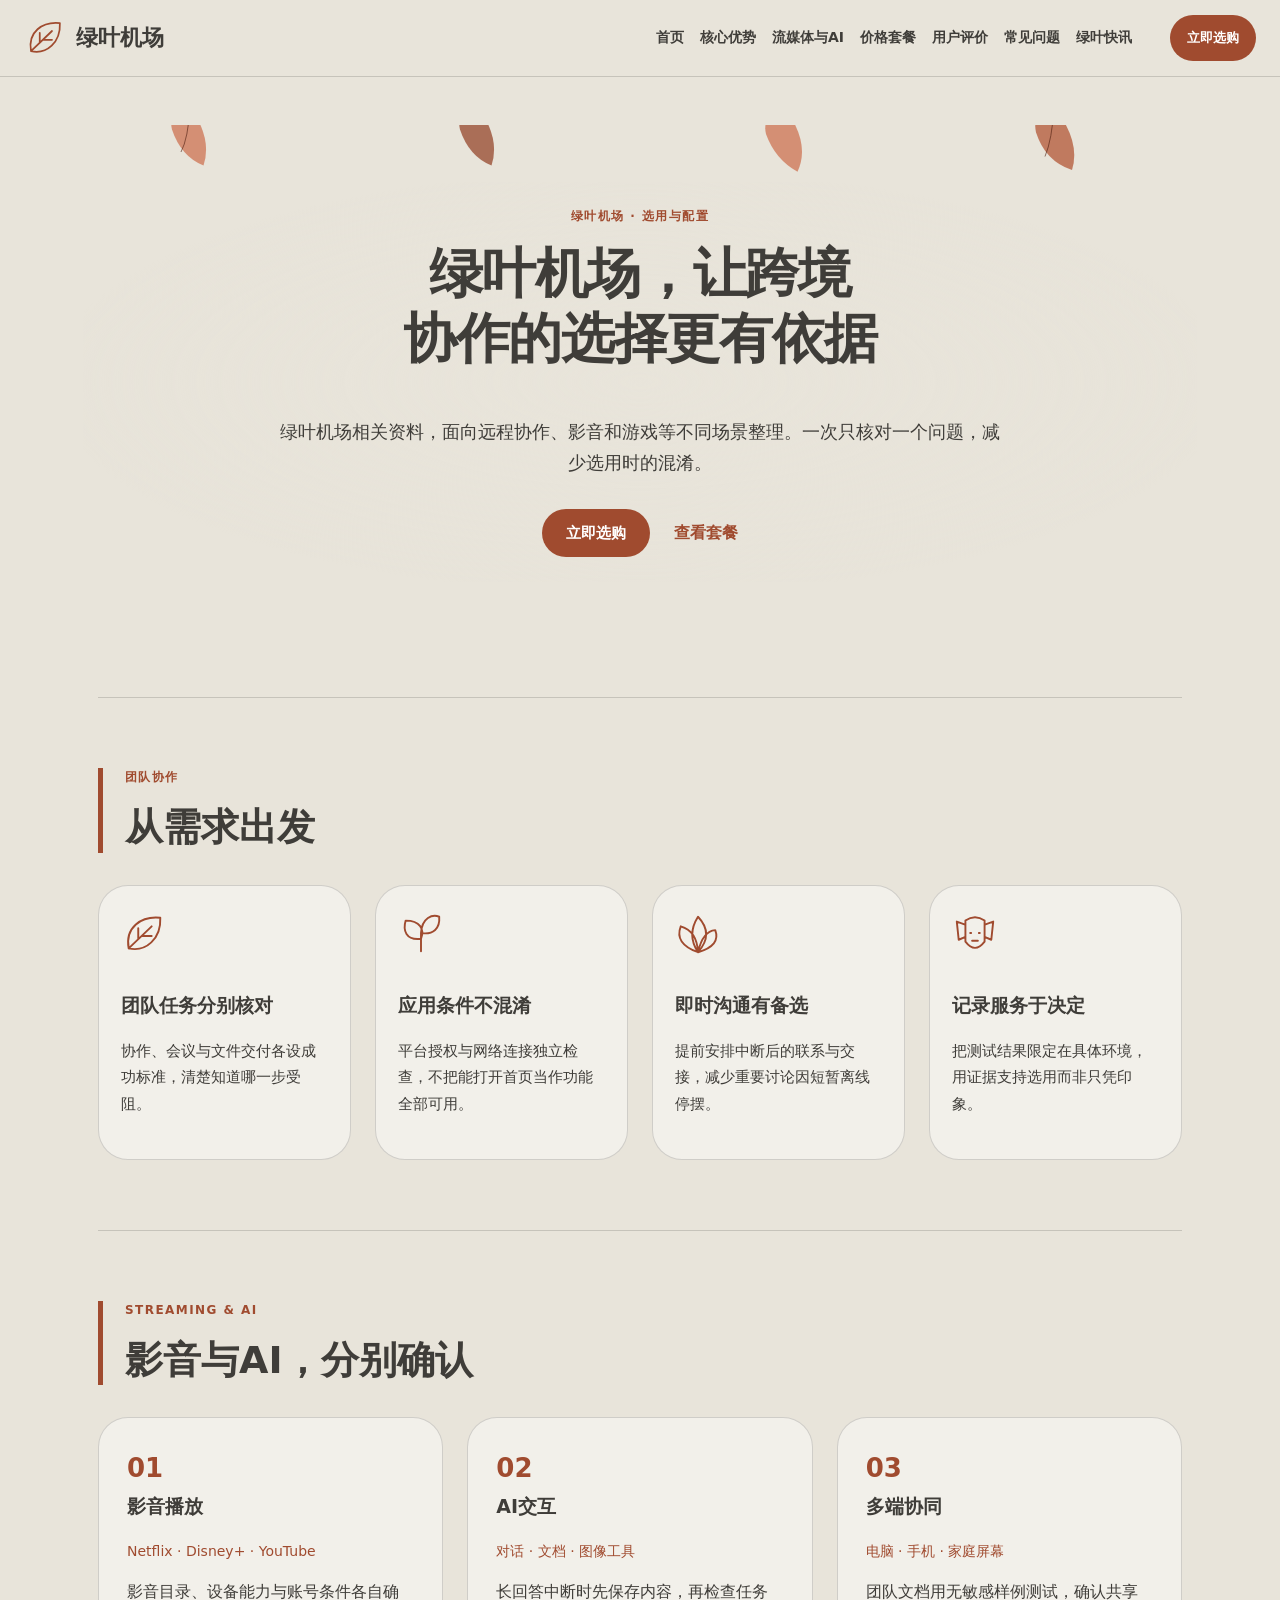
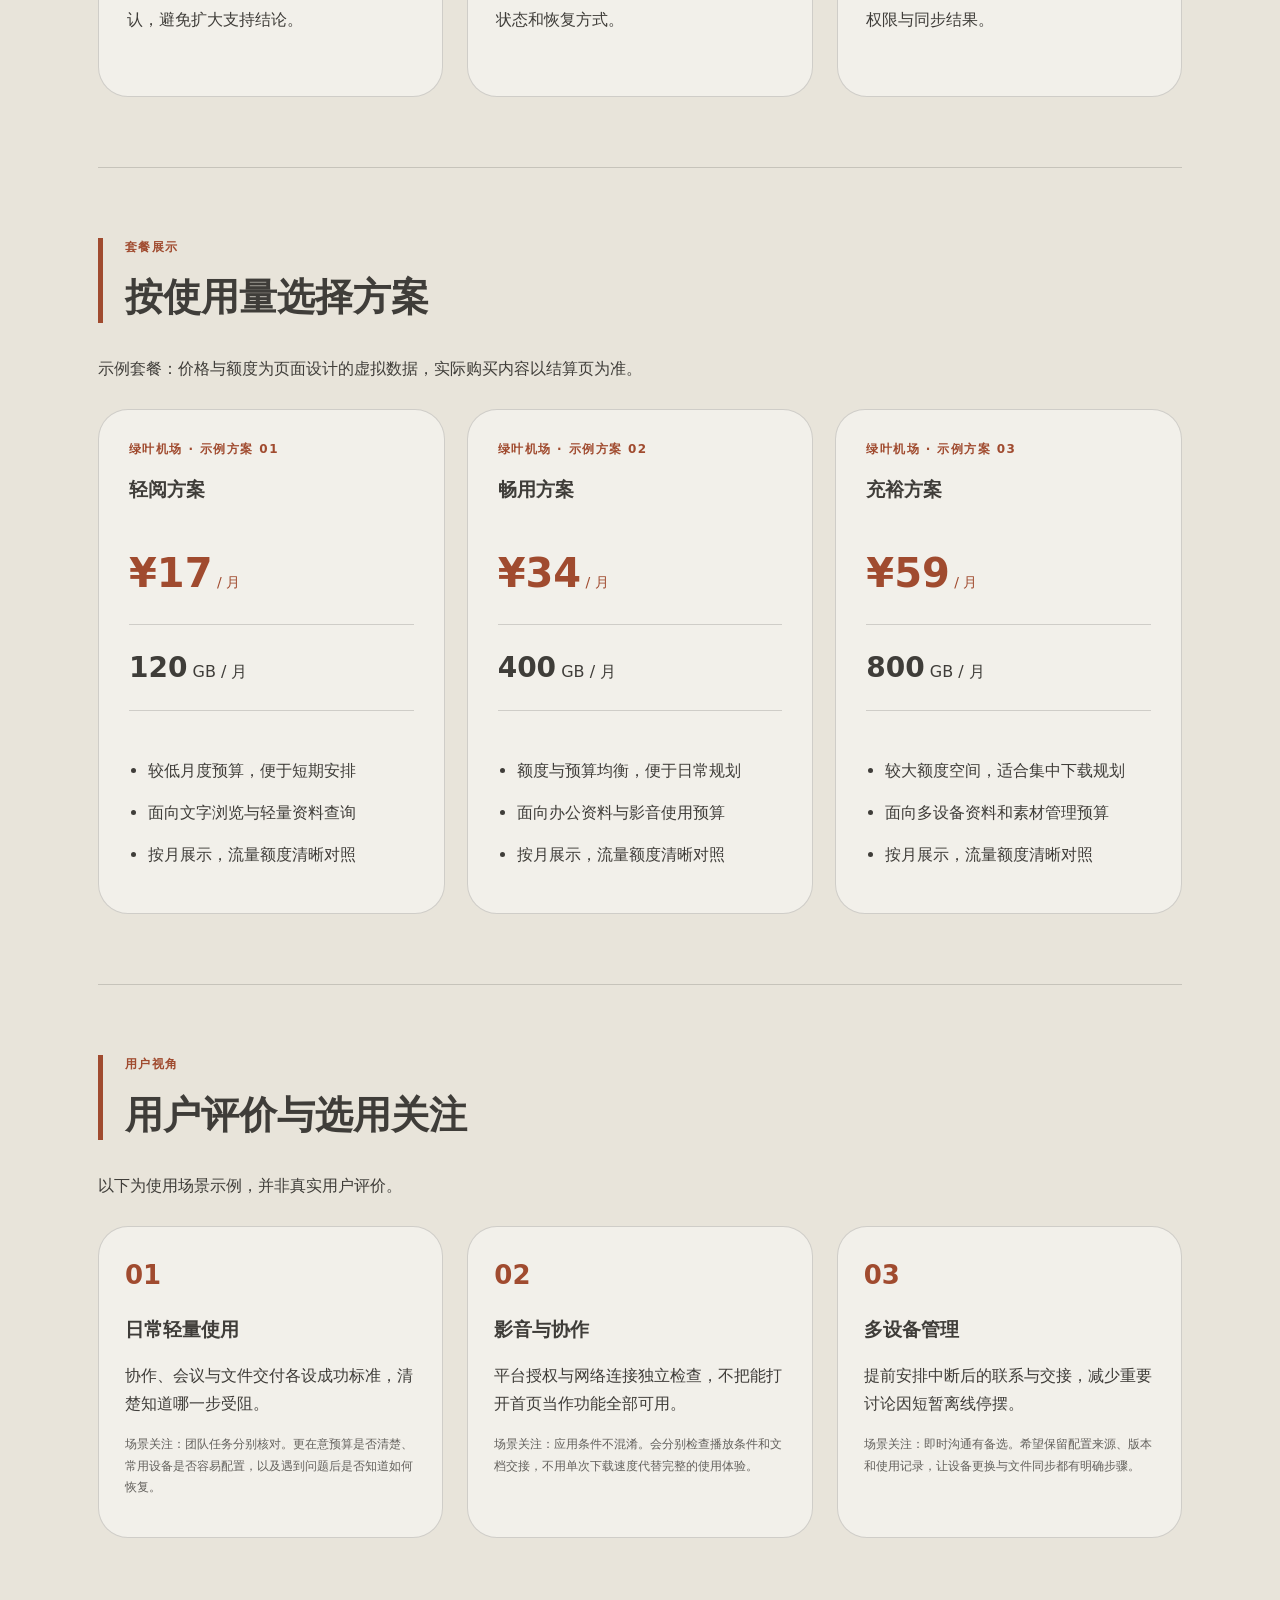
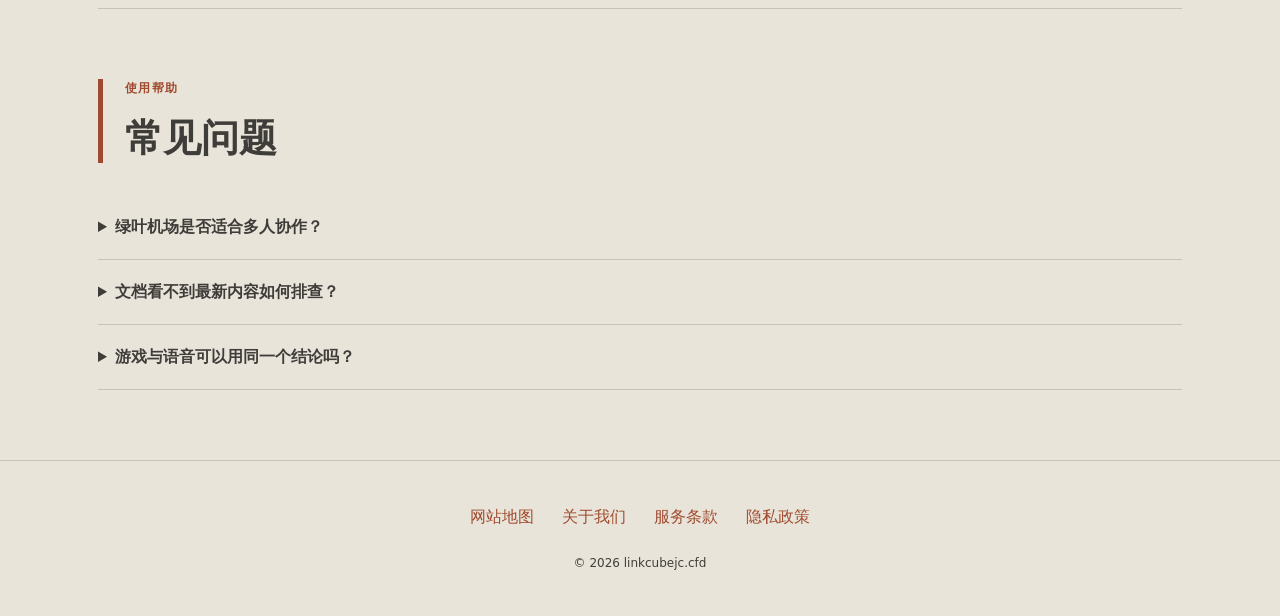
==== commit 11a00352: "Update layout: single-row nav, prominent hyperlinks, clickable cards, remove menu suffix" ====
--- a/index.html
+++ b/index.html
@@ -1,46 +1,5 @@
 <!DOCTYPE html>
-<html lang="zh-CN">
-<head>
-  <meta charset="UTF-8">
-  <meta name="viewport" content="width=device-width, initial-scale=1.0">
-  <title>绿叶机场 评测_纯净低时延专线节点配置_绿叶机场 体验报告</title>
-  <meta name="description" content="绿叶机场 深度综合评测。实测绿叶机场（LinkCube）骨干内网专线稳定性、晚高峰极速秒开表现与多端客户端分流调优技巧，清新顺畅值得信赖。">
-  <meta name="keywords" content="绿叶机场, 绿叶机场评测, 科学上网梯子, 机场推荐, 翻墙梯子, 网络加速器, 机场节点">
-  <meta property="og:type" content="website">
-  <meta property="og:title" content="绿叶机场 评测_纯净低时延专线节点配置_绿叶机场 体验报告">
-  <meta property="og:description" content="绿叶机场 深度综合评测。实测绿叶机场（LinkCube）骨干内网专线稳定性、晚高峰极速秒开表现与多端客户端分流调优技巧，清新顺畅值得信赖。">
-  <meta property="og:url" content="https://linkcubejc.cfd/">
-  <meta property="og:site_name" content="绿叶机场">
-  <link rel="canonical" href="https://linkcubejc.cfd/">
-  <link rel="stylesheet" href="style.css">
-</head>
-<body>
-  
-  <header class="navbar">
-    <div class="container nav-inner">
-      <a href="index.html" class="brand-logo">
-        <span>绿叶机场</span>
-        <span class="brand-badge">专网加速</span>
-      </a>
-      <nav style="display:flex; align-items:center; gap:20px;">
-        <ul class="nav-links">
-          <li><a href="index.html">首页门户</a></li>
-          <li><a href="index.html#features">核心优势</a></li>
-          <li><a href="index.html#pricing">方案详情</a></li>
-          <li><a href="index.html#faq">常见问题</a></li>
-          <li><a href="leaf-bulletin.html">绿叶快讯</a></li>
-        </ul>
-        <a href="https://ww012.twilightaff.com/#/?code=A56DH1Af" class="btn-aff-cta" target="_blank" rel="nofollow" style="padding: 7px 18px; font-size: 13px;">即刻连接</a>
-      </nav>
-    </div>
-  </header>
-
-
-  <!-- Hero Section -->
-  <header class="hero-section">
-    
-<div class="ambient-bg-wrapper" style="position: absolute; top: 0; left: 0; width: 100%; height: 100%; overflow: hidden; pointer-events: none; z-index: 1;">
-  <svg width="100%" height="100%" viewBox="0 0 1440 800" preserveAspectRatio="xMidYMid slice" xmlns="http://www.w3.org/2000/svg">
+<html lang="zh-CN"><head><meta charset="UTF-8"><meta name="viewport" content="width=device-width,initial-scale=1"><title>绿叶机场，让跨境协作的选择更有依据｜选用指南</title><meta name="description" content="绿叶机场相关资料，面向远程协作、影音和游戏等不同场景整理。一次只核对一个问题，减少选用时的混淆。"><meta name="keywords" content="绿叶机场,绿叶机场，让跨境协作的选择更有依据,绿叶快讯,网络使用指南"><link rel="canonical" href="https://linkcubejc.cfd/"><meta property="og:type" content="website"><meta property="og:title" content="绿叶机场，让跨境协作的选择更有依据｜选用指南"><meta property="og:description" content="绿叶机场相关资料，面向远程协作、影音和游戏等不同场景整理。一次只核对一个问题，减少选用时的混淆。"><meta property="og:url" content="https://linkcubejc.cfd/"><meta property="og:image" content="https://linkcubejc.cfd/share.png"><meta property="og:locale" content="zh_CN"><link rel="icon" href="favicon.svg" type="image/svg+xml"><link rel="stylesheet" href="style.css"><script defer src="menu.js"></script><script type="application/ld+json">{"@context": "https://schema.org", "@type": "WebPage", "name": "绿叶机场，让跨境协作的选择更有依据｜选用指南", "url": "https://linkcubejc.cfd/", "description": "绿叶机场相关资料，面向远程协作、影音和游戏等不同场景整理。一次只核对一个问题，减少选用时的混淆。", "inLanguage": "zh-CN"}</script></head><body class="site-12 hero-D review-0 faq-1 nav-2"><div class="site-art" aria-hidden="true"><svg width="100%" height="100%" viewBox="0 0 1440 800" preserveAspectRatio="xMidYMid slice" xmlns="http://www.w3.org/2000/svg">
     <style>
       @keyframes fallingLeaf1 {
         0% { transform: translate(0, -40px) rotate(0deg); opacity: 0; }
@@ -59,382 +18,17 @@
     </style>
     <!-- Drifting Fresh Leaves in Background -->
     <g class="leaf-drift-1" style="transform-origin: center; animation-delay: 0s;">
-      <path d="M220,-20 Q245,15 235,45 Q210,35 200,5 Q195,-15 220,-20 Z" fill="#34d399" opacity="0.4" />
-      <path d="M220,-20 Q218,15 210,30" stroke="#064e3b" stroke-width="1" fill="none" />
+      <path d="M220,-20 Q245,15 235,45 Q210,35 200,5 Q195,-15 220,-20 Z" fill="#c9613e" opacity="0.4" />
+      <path d="M220,-20 Q218,15 210,30" stroke="#481b0c" stroke-width="1" fill="none" />
     </g>
     <g class="leaf-drift-2" style="transform-origin: center; animation-delay: 4s;">
-      <path d="M1180,-20 Q1210,18 1200,50 Q1170,40 1160,8 Q1155,-12 1180,-20 Z" fill="#10b981" opacity="0.35" />
-      <path d="M1180,-20 Q1178,16 1170,35" stroke="#064e3b" stroke-width="1" fill="none" />
+      <path d="M1180,-20 Q1210,18 1200,50 Q1170,40 1160,8 Q1155,-12 1180,-20 Z" fill="#ab411e" opacity="0.35" />
+      <path d="M1180,-20 Q1178,16 1170,35" stroke="#481b0c" stroke-width="1" fill="none" />
     </g>
     <g class="leaf-drift-1" style="transform-origin: center; animation-delay: 7s;">
-      <path d="M540,-20 Q565,15 555,45 Q530,35 520,5 Q515,-15 540,-20 Z" fill="#059669" opacity="0.3" />
+      <path d="M540,-20 Q565,15 555,45 Q530,35 520,5 Q515,-15 540,-20 Z" fill="#892f12" opacity="0.3" />
     </g>
     <g class="leaf-drift-2" style="transform-origin: center; animation-delay: 10s;">
-      <path d="M880,-20 Q910,20 895,52 Q870,38 860,10 Q855,-10 880,-20 Z" fill="#34d399" opacity="0.4" />
+      <path d="M880,-20 Q910,20 895,52 Q870,38 860,10 Q855,-10 880,-20 Z" fill="#c9613e" opacity="0.4" />
     </g>
-  </svg>
-</div>
-
-    <div class="container">
-      
-      <div class="hero-grid">
-        
-        <div class="hero-content">
-          <span class="hero-tag">生机盎然 · 绿色纯净物理专网</span>
-          <h1 class="hero-title">
-            绿叶机场 清透专网<br>
-            <span class="hero-title-highlight">如林间晨露般纯净 物理专线无感直通</span>
-          </h1>
-          <p class="hero-desc">选用低碳高能效绿色物理海缆基础设施，零冗余公网中转，提供端到端高隔离度的出海通信专线，保障全天候畅通无阻。</p>
-          <div class="hero-actions">
-            <a href="https://ww012.twilightaff.com/#/?code=A56DH1Af" class="btn-aff-cta" target="_blank" rel="nofollow">连接 绿叶机场 绿色专线</a>
-            <a href="#pricing" class="btn-tizi-dofollow">浏览绿叶方案</a>
-          </div>
-          <div style="font-size:13px; color:#9ca3af; display:flex; gap:16px; flex-wrap:wrap;">
-            <span>⚡ IEPL 独享专线</span>
-            <span>🔒 原生合规隧道</span>
-            <span>🎬 4K/8K 丝滑秒开</span>
-            <span>🤖 全域 AI 生产力</span>
-          </div>
-        </div>
-    
-        
-        <div class="hero-motion-wrapper">
-          
-<svg viewBox="0 0 520 440" width="100%" height="100%" xmlns="http://www.w3.org/2000/svg" style="max-height: 400px;">
-  <defs>
-    <radialGradient id="leafAura" cx="50%" cy="50%" r="50%">
-      <stop offset="0%" stop-color="#10b981" stop-opacity="0.3"/>
-      <stop offset="100%" stop-color="#10b981" stop-opacity="0"/>
-    </radialGradient>
-    <linearGradient id="leafGrad" x1="0" y1="0" x2="1" y2="1">
-      <stop offset="0%" stop-color="#34d399"/>
-      <stop offset="50%" stop-color="#10b981"/>
-      <stop offset="100%" stop-color="#047857"/>
-    </linearGradient>
-    <filter id="dewDropGlow" x="-20%" y="-20%" width="140%" height="140%">
-      <feGaussianBlur stdDeviation="5" result="blur"/>
-      <feComposite in="SourceGraphic" in2="blur" operator="over"/>
-    </filter>
-  </defs>
-  <style>
-    @keyframes leafSway {
-      0%, 100% { transform: translateY(0px) rotate(-1deg); }
-      50% { transform: translateY(-12px) rotate(2deg); }
-    }
-    @keyframes dewGlisten {
-      0%, 100% { transform: scale(1); opacity: 0.8; }
-      50% { transform: scale(1.15); opacity: 1; }
-    }
-    .leaf-sway-group { animation: leafSway 5s ease-in-out infinite; transform-origin: 260px 220px; }
-    .dew-sparkle { animation: dewGlisten 2.5s ease-in-out infinite; transform-origin: 285px 190px; }
-  </style>
-
-  <!-- Green Ambient Aura -->
-  <circle cx="260" cy="220" r="160" fill="url(#leafAura)"/>
-
-  <!-- Floating Green Leaf -->
-  <g class="leaf-sway-group">
-    <!-- Big Luscious Emerald Leaf -->
-    <path d="M160 290 C120 180 230 90 360 120 C380 230 270 320 160 290 Z" fill="url(#leafGrad)" stroke="#34d399" stroke-width="2.5"/>
-
-    <!-- Leaf Veins Structure -->
-    <path d="M160 290 Q250 215 360 120" fill="none" stroke="#064e3b" stroke-width="3" stroke-linecap="round"/>
-    <path d="M225 240 Q260 220 280 235" fill="none" stroke="#064e3b" stroke-width="2" stroke-linecap="round"/>
-    <path d="M265 205 Q300 185 320 198" fill="none" stroke="#064e3b" stroke-width="2" stroke-linecap="round"/>
-    <path d="M195 260 Q215 285 240 280" fill="none" stroke="#064e3b" stroke-width="2" stroke-linecap="round"/>
-    <path d="M245 220 Q265 245 290 240" fill="none" stroke="#064e3b" stroke-width="2" stroke-linecap="round"/>
-
-    <!-- Glistening Crystal Morning Dewdrop -->
-    <g class="dew-sparkle">
-      <ellipse cx="285" cy="190" rx="14" ry="11" fill="#fff" opacity="0.85" filter="url(#dewDropGlow)"/>
-      <circle cx="282" cy="186" r="3.5" fill="#ecfdf5"/>
-    </g>
-    <!-- Secondary Small Dewdrop -->
-    <circle cx="220" cy="225" r="6" fill="#fff" opacity="0.75"/>
-  </g>
-</svg>
-
-        </div>
-    
-      </div>
-        
-    </div>
-  </header>
-
-  <!-- Features Section -->
-  <section id="features" style="padding: 70px 0;">
-    <div class="container">
-      <div style="text-align:center; max-width:700px; margin:0 auto 40px;">
-        <h2 style="font-size:30px; font-weight:800; margin-bottom:12px; color:#fff;">企业级国际专网核心优势</h2>
-        <p style="color:#9ca3af; font-size:15px;">彻底告别公网封锁与高峰拥堵，以工程级标准重新定义跨境网络加速体验</p>
-      </div>
-      <div class="features-grid">
-        
-        <div class="feature-card">
-          <div class="feature-icon">🚀</div>
-          <h3 class="feature-title">纯物理 IEPL 专线直达</h3>
-          <p class="feature-desc">全链路绕过公网高峰国际出口瓶颈与审查拥塞，将晚高峰丢包率压低至 0.1% 以下，带来秒开超清的连通质感。</p>
-        </div>
-        
-        <div class="feature-card">
-          <div class="feature-icon">🎬</div>
-          <h3 class="feature-title">4K/8K 极清流媒体解锁</h3>
-          <p class="feature-desc">部署自研纯净住宅 IP 资源池，稳定解锁 Netflix、Disney+、YouTube HDR 及海外主流流媒体高码率画质。</p>
-        </div>
-        
-        <div class="feature-card">
-          <div class="feature-icon">🤖</div>
-          <h3 class="feature-title">AI 大模型流式低延迟响应</h3>
-          <p class="feature-desc">深度优化针对 ChatGPT-4o、Claude 3.5 Sonnet 与 Midjourney 的 HTTP 长连接，彻底告别打字机生成超时中断。</p>
-        </div>
-        
-        <div class="feature-card">
-          <div class="feature-icon">⚡</div>
-          <h3 class="feature-title">自研多路径毫秒自愈切换</h3>
-          <p class="feature-desc">运维探测集群 7×24 小时全时段轮询，遭遇国际海缆异常自动毫秒级绕道亚太与欧美冗余通道，业务平稳无感。</p>
-        </div>
-        
-        <div class="feature-card">
-          <div class="feature-icon">📱</div>
-          <h3 class="feature-title">全平台客户端一键智能配置</h3>
-          <p class="feature-desc">无缝适配 Windows、macOS、iOS、Android 及软路由全系客户端，多端设备并发在线互不干扰。</p>
-        </div>
-        
-        <div class="feature-card">
-          <div class="feature-icon">🔒</div>
-          <h3 class="feature-title">端到端高强度传输加密</h3>
-          <p class="feature-desc">现代工业级加密隧道封装，实施零活动日志策略，有效阻断公共 WiFi 嗅探与 DNS 污染。</p>
-        </div>
-        
-      </div>
-    </div>
-  </section>
-
-  <!-- Pricing Section (Targeted by Hero CTA) -->
-  <section id="pricing" class="pricing-section">
-    <div class="container">
-      <div style="text-align:center; max-width:700px; margin:0 auto 20px;">
-        <h2 style="font-size:30px; font-weight:800; margin-bottom:12px; color:#fff;">浏览绿叶方案</h2>
-        <p style="color:#9ca3af; font-size:15px;">灵活弹性的专网方案，满足个人探索、影音娱乐与商业出海全场景需求</p>
-      </div>
-      <div class="pricing-grid">
-        
-        <div class="price-card">
-          
-          <h3 style="font-size:20px; color:#fff; font-weight:700;">入门尝鲜版</h3>
-          <div class="price-tag">¥18.8 <span>/ 月付</span></div>
-          <ul class="price-features">
-            <li>每月 120GB 独享高速专线流量</li><li>支持 2 台设备同时并发在线</li><li>千兆骨干节点与全流媒体解锁</li><li>基础智能规则分流支持</li>
-          </ul>
-          <a href="https://ww012.twilightaff.com/#/?code=A56DH1Af" class="btn-aff-cta" target="_blank" rel="nofollow" style="width:100%; margin-top:auto;">即刻选购开通</a>
-        </div>
-        
-        <div class="price-card featured">
-          <div style="position:absolute; top:-12px; right:20px; background:#10b981; color:#000; font-size:11px; font-weight:800; padding:2px 10px; border-radius:12px;">强烈推荐</div>
-          <h3 style="font-size:20px; color:#fff; font-weight:700;">进阶旗舰版</h3>
-          <div class="price-tag">¥38.8 <span>/ 月付</span></div>
-          <ul class="price-features">
-            <li>每月 350GB 充沛极速专线流量</li><li>支持 5 台设备无限制并发在线</li><li>晚高峰千兆满血极速带宽优先调度</li><li>原生住宅 IP 与 AI 流式生成专项优化</li><li>全时段工单与一对一排障支持</li>
-          </ul>
-          <a href="https://ww012.twilightaff.com/#/?code=A56DH1Af" class="btn-aff-cta" target="_blank" rel="nofollow" style="width:100%; margin-top:auto;">即刻选购开通</a>
-        </div>
-        
-        <div class="price-card">
-          
-          <h3 style="font-size:20px; color:#fff; font-weight:700;">尊享年度版</h3>
-          <div class="price-tag">¥328 <span>/ 年付 · 立省30%</span></div>
-          <ul class="price-features">
-            <li>每月 600GB 顶级 IEPL 专网流量</li><li>不限设备并发连接数量</li><li>尊享超低时延专属电竞游戏节点</li><li>全天候高优先级多路径智能容灾自愈</li><li>赠送全平台客户端定制配置指导</li>
-          </ul>
-          <a href="https://ww012.twilightaff.com/#/?code=A56DH1Af" class="btn-aff-cta" target="_blank" rel="nofollow" style="width:100%; margin-top:auto;">即刻选购开通</a>
-        </div>
-        
-      </div>
-    </div>
-  </section>
-
-  <!-- Articles Preview Section (Responsive Card Grid) -->
-  <section style="padding: 65px 0;">
-    <div class="container">
-      <div style="display:flex; justify-content:space-between; align-items:center; margin-bottom:30px; flex-wrap:wrap; gap:12px;">
-        <div>
-          <h2 style="font-size:26px; font-weight:800; color:#fff;">绿叶快讯 · 深度技术专栏</h2>
-          <p style="color:#9ca3af; font-size:14px;">探索国际专网架构、协议低时延调优与出海实用技术报告</p>
-        </div>
-        <a href="leaf-bulletin.html" style="color:#34d399; font-weight:600; font-size:14px;">查看全部专栏文章 →</a>
-      </div>
-      <div style="display:grid; grid-template-columns:repeat(auto-fit, minmax(280px, 1fr)); gap:20px;">
-        
-        <div class="article-card" style="background:#0d2114; border:1px solid #1b3d27; border-radius:14px; padding:24px; display:flex; flex-direction:column; justify-content:space-between; transition:transform 0.25s ease, box-shadow 0.25s ease, border-color 0.25s ease; box-shadow: 0 4px 16px rgba(0,0,0,0.12);">
-          <div>
-            <div style="display:flex; justify-content:space-between; align-items:center; margin-bottom:12px;">
-              <span style="font-size:11px; color:#34d399; background:#10b98122; border:1px solid #10b98144; padding:3px 10px; border-radius:12px; font-weight:600;">专线架构</span>
-              <span style="font-size:12px; color:#6b7280;">2026 技术专栏</span>
-            </div>
-            <h4 style="margin:10px 0 10px; font-size:17px; font-weight:700; line-height:1.45;"><a href="linkcube-green-transit-backbone-audit.html" style="color:#fff;">绿叶机场 绿色骨干专线网络拓扑与晚高峰抗拥塞评测</a></h4>
-            <p style="font-size:13px; color:#9ca3af; line-height:1.65; margin-bottom:16px;">探讨企业级跨境专网互联、低延迟传输协议与高可靠出海网络的工程调优指南...</p>
-          </div>
-          <div style="border-top:1px solid #1b3d27; padding-top:12px; margin-top:auto; display:flex; justify-content:space-between; align-items:center;">
-            <span style="font-size:12px; color:#6b7280;">绿叶机场 实验室</span>
-            <a href="linkcube-green-transit-backbone-audit.html" style="color:#34d399; font-size:13px; font-weight:600; display:inline-flex; align-items:center; gap:4px;">阅读深度报告 →</a>
-          </div>
-        </div>
-        
-        <div class="article-card" style="background:#0d2114; border:1px solid #1b3d27; border-radius:14px; padding:24px; display:flex; flex-direction:column; justify-content:space-between; transition:transform 0.25s ease, box-shadow 0.25s ease, border-color 0.25s ease; box-shadow: 0 4px 16px rgba(0,0,0,0.12);">
-          <div>
-            <div style="display:flex; justify-content:space-between; align-items:center; margin-bottom:12px;">
-              <span style="font-size:11px; color:#34d399; background:#10b98122; border:1px solid #10b98144; padding:3px 10px; border-radius:12px; font-weight:600;">影音极清</span>
-              <span style="font-size:12px; color:#6b7280;">2026 技术专栏</span>
-            </div>
-            <h4 style="margin:10px 0 10px; font-size:17px; font-weight:700; line-height:1.45;"><a href="linkcube-streaming-unlock-native-ip.html" style="color:#fff;">解锁全球主流流媒体与原生住宅 IP 识别机制实测指南</a></h4>
-            <p style="font-size:13px; color:#9ca3af; line-height:1.65; margin-bottom:16px;">探讨企业级跨境专网互联、低延迟传输协议与高可靠出海网络的工程调优指南...</p>
-          </div>
-          <div style="border-top:1px solid #1b3d27; padding-top:12px; margin-top:auto; display:flex; justify-content:space-between; align-items:center;">
-            <span style="font-size:12px; color:#6b7280;">绿叶机场 实验室</span>
-            <a href="linkcube-streaming-unlock-native-ip.html" style="color:#34d399; font-size:13px; font-weight:600; display:inline-flex; align-items:center; gap:4px;">阅读深度报告 →</a>
-          </div>
-        </div>
-        
-        <div class="article-card" style="background:#0d2114; border:1px solid #1b3d27; border-radius:14px; padding:24px; display:flex; flex-direction:column; justify-content:space-between; transition:transform 0.25s ease, box-shadow 0.25s ease, border-color 0.25s ease; box-shadow: 0 4px 16px rgba(0,0,0,0.12);">
-          <div>
-            <div style="display:flex; justify-content:space-between; align-items:center; margin-bottom:12px;">
-              <span style="font-size:11px; color:#34d399; background:#10b98122; border:1px solid #10b98144; padding:3px 10px; border-radius:12px; font-weight:600;">AI交互</span>
-              <span style="font-size:12px; color:#6b7280;">2026 技术专栏</span>
-            </div>
-            <h4 style="margin:10px 0 10px; font-size:17px; font-weight:700; line-height:1.45;"><a href="linkcube-ai-llm-realtime-voice-keepalive.html" style="color:#fff;">大语言模型流式长连接防超时重置与首字延迟调优技巧</a></h4>
-            <p style="font-size:13px; color:#9ca3af; line-height:1.65; margin-bottom:16px;">探讨企业级跨境专网互联、低延迟传输协议与高可靠出海网络的工程调优指南...</p>
-          </div>
-          <div style="border-top:1px solid #1b3d27; padding-top:12px; margin-top:auto; display:flex; justify-content:space-between; align-items:center;">
-            <span style="font-size:12px; color:#6b7280;">绿叶机场 实验室</span>
-            <a href="linkcube-ai-llm-realtime-voice-keepalive.html" style="color:#34d399; font-size:13px; font-weight:600; display:inline-flex; align-items:center; gap:4px;">阅读深度报告 →</a>
-          </div>
-        </div>
-        
-        <div class="article-card" style="background:#0d2114; border:1px solid #1b3d27; border-radius:14px; padding:24px; display:flex; flex-direction:column; justify-content:space-between; transition:transform 0.25s ease, box-shadow 0.25s ease, border-color 0.25s ease; box-shadow: 0 4px 16px rgba(0,0,0,0.12);">
-          <div>
-            <div style="display:flex; justify-content:space-between; align-items:center; margin-bottom:12px;">
-              <span style="font-size:11px; color:#34d399; background:#10b98122; border:1px solid #10b98144; padding:3px 10px; border-radius:12px; font-weight:600;">团队协作</span>
-              <span style="font-size:12px; color:#6b7280;">2026 技术专栏</span>
-            </div>
-            <h4 style="margin:10px 0 10px; font-size:17px; font-weight:700; line-height:1.45;"><a href="linkcube-cross-border-team-remote-saas.html" style="color:#fff;">跨国分布式研发团队出海 SaaS 工具链无损加速实操</a></h4>
-            <p style="font-size:13px; color:#9ca3af; line-height:1.65; margin-bottom:16px;">探讨企业级跨境专网互联、低延迟传输协议与高可靠出海网络的工程调优指南...</p>
-          </div>
-          <div style="border-top:1px solid #1b3d27; padding-top:12px; margin-top:auto; display:flex; justify-content:space-between; align-items:center;">
-            <span style="font-size:12px; color:#6b7280;">绿叶机场 实验室</span>
-            <a href="linkcube-cross-border-team-remote-saas.html" style="color:#34d399; font-size:13px; font-weight:600; display:inline-flex; align-items:center; gap:4px;">阅读深度报告 →</a>
-          </div>
-        </div>
-        
-        <div class="article-card" style="background:#0d2114; border:1px solid #1b3d27; border-radius:14px; padding:24px; display:flex; flex-direction:column; justify-content:space-between; transition:transform 0.25s ease, box-shadow 0.25s ease, border-color 0.25s ease; box-shadow: 0 4px 16px rgba(0,0,0,0.12);">
-          <div>
-            <div style="display:flex; justify-content:space-between; align-items:center; margin-bottom:12px;">
-              <span style="font-size:11px; color:#34d399; background:#10b98122; border:1px solid #10b98144; padding:3px 10px; border-radius:12px; font-weight:600;">低延迟电竞</span>
-              <span style="font-size:12px; color:#6b7280;">2026 技术专栏</span>
-            </div>
-            <h4 style="margin:10px 0 10px; font-size:17px; font-weight:700; line-height:1.45;"><a href="linkcube-udp-gaming-packet-forwarding.html" style="color:#fff;">全球竞技游戏 UDP 加速中继与晚高峰跳 Ping 消除实录</a></h4>
-            <p style="font-size:13px; color:#9ca3af; line-height:1.65; margin-bottom:16px;">探讨企业级跨境专网互联、低延迟传输协议与高可靠出海网络的工程调优指南...</p>
-          </div>
-          <div style="border-top:1px solid #1b3d27; padding-top:12px; margin-top:auto; display:flex; justify-content:space-between; align-items:center;">
-            <span style="font-size:12px; color:#6b7280;">绿叶机场 实验室</span>
-            <a href="linkcube-udp-gaming-packet-forwarding.html" style="color:#34d399; font-size:13px; font-weight:600; display:inline-flex; align-items:center; gap:4px;">阅读深度报告 →</a>
-          </div>
-        </div>
-        
-        <div class="article-card" style="background:#0d2114; border:1px solid #1b3d27; border-radius:14px; padding:24px; display:flex; flex-direction:column; justify-content:space-between; transition:transform 0.25s ease, box-shadow 0.25s ease, border-color 0.25s ease; box-shadow: 0 4px 16px rgba(0,0,0,0.12);">
-          <div>
-            <div style="display:flex; justify-content:space-between; align-items:center; margin-bottom:12px;">
-              <span style="font-size:11px; color:#34d399; background:#10b98122; border:1px solid #10b98144; padding:3px 10px; border-radius:12px; font-weight:600;">合规出海</span>
-              <span style="font-size:12px; color:#6b7280;">2026 技术专栏</span>
-            </div>
-            <h4 style="margin:10px 0 10px; font-size:17px; font-weight:700; line-height:1.45;"><a href="linkcube-clean-ip-detection-scoring.html" style="color:#fff;">出海 IP 纯净度检测评分机制与防风控关联实操指南</a></h4>
-            <p style="font-size:13px; color:#9ca3af; line-height:1.65; margin-bottom:16px;">探讨企业级跨境专网互联、低延迟传输协议与高可靠出海网络的工程调优指南...</p>
-          </div>
-          <div style="border-top:1px solid #1b3d27; padding-top:12px; margin-top:auto; display:flex; justify-content:space-between; align-items:center;">
-            <span style="font-size:12px; color:#6b7280;">绿叶机场 实验室</span>
-            <a href="linkcube-clean-ip-detection-scoring.html" style="color:#34d399; font-size:13px; font-weight:600; display:inline-flex; align-items:center; gap:4px;">阅读深度报告 →</a>
-          </div>
-        </div>
-        
-      </div>
-    </div>
-  </section>
-
-  <!-- FAQ Section -->
-  <section id="faq" style="padding: 60px 0; background:#06130b;">
-    <div class="container" style="max-width:800px;">
-      <div style="text-align:center; margin-bottom:36px;">
-        <h2 style="font-size:28px; font-weight:800; color:#fff; margin-bottom:10px;">常见问题解答</h2>
-        <p style="color:#9ca3af; font-size:14px;">了解 绿叶机场 的专线机制、使用技巧与常见疑难解答</p>
-      </div>
-      
-        <div style="background:#0d2114; border:1px solid #1b3d27; border-radius:12px; padding:22px; margin-bottom:16px;">
-          <h3 style="font-size:16px; color:#34d399; margin-bottom:8px;">Q: 如何配置 绿叶机场 的网络加速服务？</h3>
-          <p style="font-size:14px; color:#9ca3af; line-height:1.7;">A: 注册账号后，在用户管理后台根据您的操作系统（Windows、Mac、iPhone、Android）一键同步节点配置至 Clash、Shadowrocket、Sing-Box 等常见客户端，无需复杂繁琐的手动配置。</p>
-        </div>
-        
-        <div style="background:#0d2114; border:1px solid #1b3d27; border-radius:12px; padding:22px; margin-bottom:16px;">
-          <h3 style="font-size:16px; color:#34d399; margin-bottom:8px;">Q: 绿叶机场 在晚高峰用网时段的表现如何？</h3>
-          <p style="font-size:14px; color:#9ca3af; line-height:1.7;">A: 绿叶机场 全线采用合规商业 IEPL 内网专线，国内入口直连国际物理海底光缆，彻底绕过公网高峰拥堵与国际出口限制，晚高峰依然保持千兆满血与极低丢包。</p>
-        </div>
-        
-        <div style="background:#0d2114; border:1px solid #1b3d27; border-radius:12px; padding:22px; margin-bottom:16px;">
-          <h3 style="font-size:16px; color:#34d399; margin-bottom:8px;">Q: 支持海外主流流媒体与 AI 大语言模型吗？</h3>
-          <p style="font-size:14px; color:#9ca3af; line-height:1.7;">A: 完全支持。我们部署了充足的原生住宅 IP 资源池，稳定解锁 Netflix、Disney+、ChatGPT-4o、Claude 3.5、Midjourney 等前沿数字工具。</p>
-        </div>
-        
-        <div style="background:#0d2114; border:1px solid #1b3d27; border-radius:12px; padding:22px; margin-bottom:16px;">
-          <h3 style="font-size:16px; color:#34d399; margin-bottom:8px;">Q: 多设备同时连接有数量限制吗？</h3>
-          <p style="font-size:14px; color:#9ca3af; line-height:1.7;">A: 根据您选购的套餐规格，支持 2 台至不限设备同时并发连接，满足手机、平板、电脑及家庭智能电视的同步出海需求。</p>
-        </div>
-        
-    </div>
-  </section>
-
-  
-  <footer>
-    <div class="container">
-      <div class="footer-grid">
-        <div>
-          <div style="font-weight: 800; font-size: 18px; color: #fff; margin-bottom: 12px;">绿叶机场</div>
-          <p style="line-height: 1.7; font-size: 13px; color: #9ca3af; margin-bottom: 16px;">
-            专注高可用跨境专网通信、流媒体无缝直连与大模型协同加速。端到端数据传输高强度封装，全节点高冗余备援，护航极速出海体验。
-          </p>
-          <div style="font-size: 12px; color: #6b7280;">© 2026 linkcubejc.cfd · 保留所有权利</div>
-        </div>
-        <div>
-          <h4 style="color: #fff; font-size: 15px; margin-bottom: 14px;">技术专栏与资讯</h4>
-          <ul class="footer-links">
-            <li><a href="index.html#features">网络技术架构</a></li>
-            <li><a href="index.html#pricing">套餐方案明细</a></li>
-            <li><a href="index.html#faq">常见答疑指引</a></li>
-            <li><a href="leaf-bulletin.html">绿叶快讯</a></li>
-          </ul>
-        </div>
-        <div>
-          <h4 style="color: #fff; font-size: 15px; margin-bottom: 14px;">合规服务与隐私</h4>
-          <ul class="footer-links">
-            <li><a href="about.html">关于我们</a></li>
-            <li><a href="terms.html">服务协议准则</a></li>
-            <li><a href="privacy.html">隐私与零日志承诺</a></li>
-            <li><a href="sitemap.html">网站地图导览</a></li>
-          </ul>
-        </div>
-        <div>
-          <h4 style="color: #fff; font-size: 15px; margin-bottom: 14px;">推荐探索</h4>
-          <ul class="footer-links">
-
-            <li><a href="https://dajichang.mom/" target="_blank" style="color: #34d399; font-weight: 600;">2026 最新梯子推荐</a></li>
-            <li><a href="https://ww012.twilightaff.com/#/?code=A56DH1Af" target="_blank" rel="nofollow" style="color: #34d399;">开启极速专网服务</a></li>
-    
-          </ul>
-        </div>
-      </div>
-      <div style="border-top: 1px solid #1b3d27; padding-top: 20px; text-align: center; font-size: 12px; color: #6b7280;">
-        免责声明：本站提供之网络评测与技术资料仅供跨境学术探索、合法国际贸易与多媒体开发协作使用。请严格遵守所在地区网络法规。
-      </div>
-    </div>
-  </footer>
-
-</body>
-</html>
+  </svg></div><header class="site-header"><div class="nav-wrap"><a class="brand" href="index.html"><svg class="brand-mark" viewBox="0 0 48 48" aria-hidden="true"><path d="M8 39C4 17 21 5 41 7C42 29 26 43 8 39Z M8 39L32 16 M18 29V18 M22 26H32" fill="none" stroke="currentColor" stroke-width="2" stroke-linecap="round" stroke-linejoin="round"/></svg><span>绿叶机场</span></a><nav id="site-menu" aria-label="主导航"><a href="index.html">首页</a><a href="index.html#features">核心优势</a><a href="index.html#streaming">流媒体与AI</a><a href="index.html#pricing">价格套餐</a><a href="index.html#testimonials">用户评价</a><a href="index.html#faq">常见问题</a><a href="leaf-bulletin.html">绿叶快讯</a></nav><div class="nav-actions"><a class="button compact" href="https://ww012.twilightaff.com/#/?code=A56DH1Af" target="_blank" rel="sponsored nofollow noopener">立即选购</a><button type="button" class="menu-toggle" aria-label="切换主导航菜单" aria-controls="site-menu" aria-expanded="false"><span></span><span></span></button></div></div></header><main class="site-main"><section class="hero-section"><div class="hero-copy"><span class="eyebrow">绿叶机场 · 选用与配置</span><h1>绿叶机场，让跨境协作的选择更有依据</h1><p class="hero-intro">绿叶机场相关资料，面向远程协作、影音和游戏等不同场景整理。一次只核对一个问题，减少选用时的混淆。</p><div class="hero-actions"><a class="button" href="https://ww012.twilightaff.com/#/?code=A56DH1Af" target="_blank" rel="sponsored nofollow noopener">立即选购</a><a class="text-button" href="#pricing">查看套餐</a></div></div></section><section id="features" class="section "><div class="section-heading"><span class="eyebrow">团队协作</span><h2>从需求出发</h2></div><div class="features rail"><div class="feature"><svg class="" viewBox="0 0 48 48" aria-hidden="true"><path d="M8 39C4 17 21 5 41 7C42 29 26 43 8 39Z M8 39L32 16 M18 29V18 M22 26H32" fill="none" stroke="currentColor" stroke-width="2" stroke-linecap="round" stroke-linejoin="round"/></svg><div><h3>团队任务分别核对</h3><p>协作、会议与文件交付各设成功标准，清楚知道哪一步受阻。</p></div></div><div class="feature"><svg class="" viewBox="0 0 48 48" aria-hidden="true"><path d="M24 42V23 M24 29C8 31 5 20 8 10C23 10 28 19 24 29Z M24 23C25 7 36 3 43 6C44 18 37 25 24 23Z" fill="none" stroke="currentColor" stroke-width="2" stroke-linecap="round" stroke-linejoin="round"/></svg><div><h3>应用条件不混淆</h3><p>平台授权与网络连接独立检查，不把能打开首页当作功能全部可用。</p></div></div><div class="feature"><svg class="" viewBox="0 0 48 48" aria-hidden="true"><path d="M24 43Q12 25 24 6Q41 24 24 43Z M24 43Q-1 34 6 16Q23 21 24 43Z M24 43Q48 36 42 20Q29 21 24 43Z" fill="none" stroke="currentColor" stroke-width="2" stroke-linecap="round" stroke-linejoin="round"/></svg><div><h3>即时沟通有备选</h3><p>提前安排中断后的联系与交接，减少重要讨论因短暂离线停摆。</p></div></div><div class="feature"><svg class="" viewBox="0 0 48 48" aria-hidden="true"><path d="M13 14L5 11L7 30L14 27 M35 14L43 11L41 30L34 27 M14 10Q24 3 34 10V32Q24 45 14 32Z M19 23H20 M28 23H29 M21 31H27" fill="none" stroke="currentColor" stroke-width="2" stroke-linecap="round" stroke-linejoin="round"/></svg><div><h3>记录服务于决定</h3><p>把测试结果限定在具体环境，用证据支持选用而非只凭印象。</p></div></div></div></section><section id="streaming" class="section "><div class="section-heading"><span class="eyebrow">STREAMING & AI</span><h2>影音与AI，分别确认</h2></div><div class="use-cases columns"><div class="use-case"><span class="item-no">01</span><h3>影音播放</h3><p class="platforms">Netflix · Disney+ · YouTube</p><p>影音目录、设备能力与账号条件各自确认，避免扩大支持结论。</p></div><div class="use-case"><span class="item-no">02</span><h3>AI交互</h3><p class="platforms">对话 · 文档 · 图像工具</p><p>长回答中断时先保存内容，再检查任务状态和恢复方式。</p></div><div class="use-case"><span class="item-no">03</span><h3>多端协同</h3><p class="platforms">电脑 · 手机 · 家庭屏幕</p><p>团队文档用无敏感样例测试，确认共享权限与同步结果。</p></div></div></section><section id="pricing" class="section"><div class="section-heading"><span class="eyebrow">套餐展示</span><h2>按使用量选择方案</h2></div><p class="section-intro">示例套餐：价格与额度为页面设计的虚拟数据，实际购买内容以结算页为准。</p><div class="plans cards"><div class="plan"><span class="eyebrow">绿叶机场 · 示例方案 01</span><h3>轻阅方案</h3><p class="price-value">¥17<small> / 月</small></p><p class="quota"><strong>120</strong> GB / 月</p><ul><li>较低月度预算，便于短期安排</li><li>面向文字浏览与轻量资料查询</li><li>按月展示，流量额度清晰对照</li></ul></div><div class="plan"><span class="eyebrow">绿叶机场 · 示例方案 02</span><h3>畅用方案</h3><p class="price-value">¥34<small> / 月</small></p><p class="quota"><strong>400</strong> GB / 月</p><ul><li>额度与预算均衡，便于日常规划</li><li>面向办公资料与影音使用预算</li><li>按月展示，流量额度清晰对照</li></ul></div><div class="plan"><span class="eyebrow">绿叶机场 · 示例方案 03</span><h3>充裕方案</h3><p class="price-value">¥59<small> / 月</small></p><p class="quota"><strong>800</strong> GB / 月</p><ul><li>较大额度空间，适合集中下载规划</li><li>面向多设备资料和素材管理预算</li><li>按月展示，流量额度清晰对照</li></ul></div></div></section><section id="testimonials" class="section"><div class="section-heading"><span class="eyebrow">用户视角</span><h2>用户评价与选用关注</h2></div><p class="section-intro">以下为使用场景示例，并非真实用户评价。</p><div class="reviews"><div class="review"><span class="review-mark">01</span><h3>日常轻量使用</h3><p>协作、会议与文件交付各设成功标准，清楚知道哪一步受阻。</p><p class="small">场景关注：团队任务分别核对。更在意预算是否清楚、常用设备是否容易配置，以及遇到问题后是否知道如何恢复。</p></div><div class="review"><span class="review-mark">02</span><h3>影音与协作</h3><p>平台授权与网络连接独立检查，不把能打开首页当作功能全部可用。</p><p class="small">场景关注：应用条件不混淆。会分别检查播放条件和文档交接，不用单次下载速度代替完整的使用体验。</p></div><div class="review"><span class="review-mark">03</span><h3>多设备管理</h3><p>提前安排中断后的联系与交接，减少重要讨论因短暂离线停摆。</p><p class="small">场景关注：即时沟通有备选。希望保留配置来源、版本和使用记录，让设备更换与文件同步都有明确步骤。</p></div></div></section><section id="faq" class="section "><div class="section-heading"><span class="eyebrow">使用帮助</span><h2>常见问题</h2></div><div class="faq-list"><details><summary>绿叶机场是否适合多人协作？</summary><p>应核对服务限制并用测试文档验证实际流程，目前本站没有完成品牌团队实测。</p></details><details><summary>文档看不到最新内容如何排查？</summary><p>先确认账号、工作区和保存状态，再用无敏感测试文档观察同步。</p></details><details><summary>游戏与语音可以用同一个结论吗？</summary><p>两者可能采用不同服务路径，应分别记录症状与同局时间。</p></details></div></section></main><footer class="site-footer"><nav aria-label="页脚导航"><a href="sitemap.html">网站地图</a><a href="about.html">关于我们</a><a href="terms.html">服务条款</a><a href="privacy.html">隐私政策</a></nav><p>© 2026 linkcubejc.cfd</p></footer></body></html>
--- a/style.css
+++ b/style.css
@@ -1,64 +1,187 @@
-/* emerald_leaf_dew - linkcubejc.cfd */
-* { margin: 0; padding: 0; box-sizing: border-box; }
-html { scroll-behavior: smooth; }
-body { background-color: #06130b; color: #ecfdf5; font-family: -apple-system, BlinkMacSystemFont, "Segoe UI", Roboto, "PingFang SC", "Hiragino Sans GB", "Microsoft YaHei", sans-serif; line-height: 1.6; overflow-x: hidden; position: relative; }
-.container { max-width: 1140px; margin: 0 auto; padding: 0 20px; position: relative; z-index: 2; }
-a { text-decoration: none; color: inherit; transition: all 0.25s ease; }
+:root{--bg:#e8e4da;--ink:#3f3d39;--accent:#a04b2f;--panel:#ffffff70;--line:#00000025;--button-ink:#ffffff;--font:system-ui,-apple-system,"Microsoft YaHei",sans-serif;--width:1140px;--radius:30px;}
+*{box-sizing:border-box}html{scroll-behavior:smooth}body{margin:0;background:var(--bg);color:var(--ink);font-family:var(--font);line-height:1.75}a{color:var(--accent);text-decoration-thickness:1px;text-underline-offset:4px}a:visited{color:var(--accent)}a:hover{text-decoration:underline}button,a{-webkit-tap-highlight-color:transparent}button{font:inherit}a:focus-visible,button:focus-visible,summary:focus-visible{outline:3px solid var(--accent);outline-offset:5px}svg{max-width:100%}h1,h2,h3,p{margin-top:0}h1{font-size:clamp(30px,4.2vw,58px);line-height:1.2;letter-spacing:-.025em;max-width:19ch}h2{font-size:clamp(25px,3vw,38px);line-height:1.3;margin-bottom:12px}h3{font-size:19px;line-height:1.5}p{overflow-wrap:anywhere}img{max-width:100%;height:auto}.site-header{position:sticky;top:0;z-index:20;background:var(--bg);border-bottom:1px solid var(--line)}.nav-wrap{max-width:1440px;padding:15px 24px;margin:auto;display:flex;align-items:center;gap:24px}.brand{color:var(--ink)!important;display:flex;align-items:center;gap:10px;font-weight:800;white-space:nowrap;text-decoration:none;font-size:22px}.brand-mark{width:42px;height:42px;color:var(--accent)}#site-menu{display:flex;gap:17px;margin-left:auto;align-items:center}#site-menu a{font:600 13px/1.4 system-ui,sans-serif;text-decoration:none;color:var(--ink);white-space:nowrap}#site-menu a:hover{color:var(--accent)}.nav-actions{display:flex;align-items:center;gap:10px;margin-left:auto}.button{display:inline-flex;align-items:center;justify-content:center;background:var(--accent);color:var(--button-ink)!important;padding:13px 24px;border-radius:var(--radius);font:700 15px/1.5 system-ui,sans-serif;text-decoration:none;min-height:46px;white-space:nowrap}.button:hover{filter:brightness(.94);text-decoration:none}.compact{font-size:13px;padding:10px 17px}.menu-toggle{display:none;width:44px;height:44px;border:1px solid var(--line);background:transparent;border-radius:8px;color:var(--ink);align-items:center;justify-content:center;flex-direction:column;gap:6px}.menu-toggle span{display:block;width:20px;height:2px;background:currentColor}.site-main{max-width:var(--width);margin:auto;padding:0 28px;position:relative;z-index:1}.hero-section{min-height:600px;padding:72px 0;display:grid;grid-template-columns:1.1fr .9fr;gap:52px;align-items:center}.hero-intro{font-size:18px;max-width:40em}.eyebrow{display:block;color:var(--accent);font:700 12px/1.6 system-ui,sans-serif;letter-spacing:.12em;margin-bottom:16px}.hero-actions{display:flex;gap:24px;align-items:center;flex-wrap:wrap;margin-top:30px}.text-button{font-weight:700;min-height:44px;display:inline-flex;align-items:center}.hero-art{min-width:0;width:100%;display:flex;justify-content:center;align-items:center;animation:art-sway 9s ease-in-out infinite}.hero-art>svg{width:100%;height:auto!important;aspect-ratio:13/11;max-height:460px!important}.hero-A .hero-art{grid-column:1;grid-row:1}.hero-A .hero-copy{grid-column:2}.hero-C .hero-section{grid-template-columns:1fr;text-align:center;gap:28px;padding-bottom:40px}.hero-C h1,.hero-C .hero-intro{margin-left:auto;margin-right:auto}.hero-C .hero-actions{justify-content:center}.hero-C .hero-art{width:min(660px,100%);margin:auto}.hero-D .hero-section{display:block;text-align:center;min-height:620px;padding-top:130px}.hero-D h1,.hero-D .hero-intro{margin-left:auto;margin-right:auto}.hero-D .hero-actions{justify-content:center}.hero-D .hero-section>.hero-art{display:none}.site-art{position:fixed;inset:70px 0 0;pointer-events:none;z-index:0;display:flex;align-items:center;justify-content:center;opacity:.15;animation:art-sway 12s ease-in-out infinite}.site-art>svg{width:85vw;height:80vh!important;max-height:none!important}.section{padding:70px 0;border-top:1px solid var(--line);scroll-margin-top:100px}.section-heading{margin-bottom:32px}.section-intro{max-width:750px;margin-bottom:26px}.features{display:grid;gap:24px}.feature{display:flex;gap:20px;padding:24px;border:1px solid var(--line);border-radius:var(--radius);background:var(--panel)}.feature>svg{width:46px;height:46px;flex-shrink:0;color:var(--accent)}.feature p{margin-bottom:0}.features.tiles{grid-template-columns:repeat(2,minmax(0,1fr))}.features.rail{grid-template-columns:repeat(4,minmax(0,1fr))}.features.rail .feature{display:block;padding:22px 18px}.features.rail .feature svg{margin-bottom:14px}.features.list .feature{border-width:0 0 1px;border-radius:0;background:transparent}.features.list{grid-template-columns:1fr}.features.list .feature>div{display:grid;grid-template-columns:220px 1fr;gap:28px}.use-cases{display:grid;gap:24px}.use-cases.columns{grid-template-columns:repeat(3,minmax(0,1fr))}.use-case{padding:28px;background:var(--panel);border-radius:var(--radius);position:relative;border:1px solid var(--line)}.use-cases.rows .use-case{display:grid;grid-template-columns:50px 170px 1fr;gap:12px 24px;align-items:start}.use-cases.rows .use-case>p:not(.platforms),.use-cases.rows .status{grid-column:3}.use-cases.steps .use-case:nth-child(2){margin-left:7%}.use-cases.steps .use-case:nth-child(3){margin-left:14%}.item-no,.review-mark{color:var(--accent);font-size:26px;font-weight:700}.platforms{font-size:14px;color:var(--accent)}.status{font-size:12px;border-top:1px solid var(--line);padding-top:10px;display:block}.plans{display:grid;gap:22px}.plans.cards{grid-template-columns:repeat(3,minmax(0,1fr))}.plan{padding:28px;border:1px solid var(--line);border-radius:var(--radius);background:var(--panel)}.price-value{font-size:24px;font-weight:700;color:var(--accent)}dl{margin:20px 0}dl>div{display:flex;justify-content:space-between;gap:12px;padding:10px 0;border-bottom:1px solid var(--line);font-size:14px}dd{margin:0}.plans.table .plan{display:grid;grid-template-columns:1fr 1fr 2fr;gap:8px 24px;align-items:center}.plans.table .plan>h3{grid-column:1}.plans.table .price-value{grid-column:2;grid-row:1/3}.plans.table dl{grid-column:3;grid-row:1/4;margin:0}.plans.table .small{grid-column:1/3}.small{font-size:12px;opacity:.8}.reviews{display:grid;grid-template-columns:repeat(3,minmax(0,1fr));gap:28px}.review{padding:28px 0;border-top:3px solid var(--accent)}.review h3{margin-top:16px}.faq-list{max-width:900px}.faq-list details{padding:18px 0;border-bottom:1px solid var(--line)}summary{cursor:pointer;font-weight:700;padding-right:20px}details p{margin:16px 0 4px;max-width:75ch}.site-footer{position:relative;z-index:1;padding:42px 24px;border-top:1px solid var(--line);background:var(--bg);text-align:center}.site-footer nav{display:flex;gap:28px;justify-content:center;flex-wrap:wrap}.site-footer p{font-size:12px;margin:22px 0 0}.page-heading{padding:64px 0 38px}.page-heading h1{max-width:25ch}.article-list{display:grid;gap:28px;padding-bottom:70px;counter-reset:stories}.article-card{border:1px solid var(--line);background:var(--panel);border-radius:var(--radius);padding:30px;counter-increment:stories;position:relative}.article-card::before{content:counter(stories,decimal-leading-zero);display:block;font-size:26px;color:var(--accent);margin-bottom:16px}.article-card h2{font-size:23px}.article-card p{margin-bottom:20px}.article-list.split{grid-template-columns:repeat(2,minmax(0,1fr))}.article-list.stack{grid-template-columns:1fr}.article-list.stack .article-card{display:grid;grid-template-columns:64px 1fr 1fr;gap:20px}.article-list.stack .article-card a{grid-column:2}.article-list.mosaic{grid-template-columns:repeat(3,minmax(0,1fr))}.article-list.mosaic .article-card:first-child{grid-column:span 2}.article-page{max-width:850px;margin:auto;padding:56px 0 80px}.article-page h1{max-width:100%;font-size:clamp(28px,3.5vw,44px)}.article-page .lead{font-size:18px;padding-bottom:24px;border-bottom:1px solid var(--line)}.article-body h2{font-size:25px;margin:40px 0 18px}.article-body p{font-size:17px;line-height:1.95;margin-bottom:20px}.article-body a,.article-body a:visited{color:var(--accent);font-weight:700}.sources{margin-top:40px;padding-top:20px;border-top:1px solid var(--line);font-size:12px}.sources p{overflow-wrap:anywhere}.prose{max-width:850px;padding-bottom:60px}.prose h2{font-size:24px;margin-top:36px}.map-links{list-style:none;padding:0;display:grid;gap:14px}.site-0 .section-heading,.site-6 .section-heading,.site-12 .section-heading{border-left:5px solid var(--accent);padding-left:22px}.site-1 .section-heading,.site-7 .section-heading,.site-13 .section-heading{text-align:center}.site-2 .section-heading,.site-8 .section-heading,.site-14 .section-heading{display:flex;align-items:baseline;gap:30px;flex-wrap:wrap}.site-3 .section,.site-9 .section,.site-15 .section{border-top-width:3px}.site-4 .feature,.site-10 .feature,.site-16 .feature{border-inline-start:5px solid var(--accent)}.site-5 .use-case,.site-11 .use-case,.site-17 .use-case{border-top:4px solid var(--accent)}@keyframes art-sway{0%,100%{transform:translateY(0)}50%{transform:translateY(-8px)}}
+@media(max-width:1240px){#site-menu{display:none;position:absolute;left:0;right:0;top:100%;padding:22px;background:var(--bg);border-bottom:1px solid var(--line);box-shadow:0 12px 20px #0001;margin:0;flex-direction:column;align-items:stretch;gap:0}#site-menu.is-open{display:flex}#site-menu a{padding:12px}.menu-toggle{display:flex}.features.rail{grid-template-columns:repeat(2,minmax(0,1fr))}.nav-wrap{position:relative}.nav-actions{margin-left:auto}}
+@media(max-width:768px){.site-main{padding:0 22px}.hero-section,.hero-A .hero-section{grid-template-columns:1fr;gap:24px;padding:42px 0;min-height:0}.hero-A .hero-copy,.hero-A .hero-art{grid-column:auto;grid-row:auto}.hero-A .hero-copy{order:0}.hero-A .hero-art{order:1}.hero-art>svg{max-height:340px!important}.hero-D .hero-section{padding:75px 0;min-height:520px}.hero-intro{font-size:16px}.hero-copy h1{max-width:21ch}.section{padding:48px 0}.features.tiles,.features.rail,.use-cases.columns,.plans.cards,.reviews,.article-list.split,.article-list.mosaic{grid-template-columns:1fr}.features.list .feature>div{display:block}.features.rail .feature{display:flex}.use-cases.rows .use-case{display:block}.use-cases.steps .use-case:nth-child(n){margin-left:0}.plans.table .plan{display:block}.article-list.mosaic .article-card:first-child{grid-column:auto}.article-list.stack .article-card{display:block}.page-heading{padding-top:40px}.article-page{padding-top:38px}.article-body p{font-size:16px}.nav-wrap{padding:12px 16px;gap:12px}.brand{font-size:19px;gap:7px}.brand-mark{width:32px;height:32px}.compact{padding:10px 12px;font-size:12px}.site-footer nav{gap:14px 24px}.site-art{opacity:.09}.section-heading{display:block!important}}
+@media(max-width:360px){.site-main{padding:0 16px}.nav-wrap{padding:10px 12px}.brand-mark{width:28px}.brand{font-size:17px}.nav-actions{gap:7px}.compact{padding:9px}.menu-toggle{width:38px;height:40px}.hero-actions{gap:18px}.feature,.plan,.use-case,.article-card{padding:21px}.hero-copy h1{font-size:29px}}
+@media(prefers-reduced-motion:reduce){html{scroll-behavior:auto}*,*::before,*::after{animation:none!important;transition:none!important}}
 
-/* Navbar */
-.navbar { background: rgba(10, 10, 16, 0.92); backdrop-filter: blur(16px); border-bottom: 1.5px solid #1b3d27; position: sticky; top: 0; z-index: 100; }
-.nav-inner { display: flex; align-items: center; justify-content: space-between; height: 72px; }
-.brand-logo { display: flex; align-items: center; gap: 10px; font-weight: 900; font-size: 21px; color: #fff; letter-spacing: 0.5px; }
-.brand-badge { background: #10b981; color: #000; font-size: 11px; padding: 2px 8px; border-radius: 4px; font-weight: 800; text-transform: uppercase; }
-.nav-links { display: flex; gap: 24px; align-items: center; list-style: none; font-size: 15px; font-weight: 600; }
-.nav-links a:hover { color: #34d399; }
+.review-1 .reviews{grid-template-columns:1fr}.review-1 .review{display:grid;grid-template-columns:70px 180px 1fr;gap:14px;align-items:baseline;padding:22px 0;border-top-width:1px}.review-1 .review h3{margin:0}.review-1 .review .small{grid-column:3}.review-2 .reviews{grid-template-columns:1.3fr 1fr}.review-2 .review:first-child{grid-row:span 2;padding:36px;border:1px solid var(--line);border-radius:var(--radius);background:var(--panel)}.faq-1 .faq-list{max-width:none;display:grid;grid-template-columns:1fr 1fr;gap:24px}.faq-1 details:last-child{grid-column:span 2}.faq-2 .faq-list{margin-left:22%;border-left:3px solid var(--accent);padding-left:28px}.site-0 .hero-section{grid-template-columns:1.25fr .75fr}.site-1 .hero-section{grid-template-columns:1.1fr 1fr}.site-4 .hero-section{gap:90px}.site-5 .hero-copy{border-left:3px solid var(--accent);padding-left:30px}.site-6 .hero-art{border:1px solid var(--line);border-radius:50%;padding:25px}.site-7 .hero-section{padding-top:52px}.site-7 .hero-art{max-width:520px}.site-9 h1{font-size:clamp(32px,4.8vw,65px)}.site-10 .hero-section{grid-template-columns:.8fr 1.2fr}.site-11 .hero-copy{max-width:900px;margin:auto}.site-13 .hero-art{max-width:570px}.site-14 .hero-copy{border-bottom:4px solid var(--accent);padding-bottom:32px}.site-15 h1{font-weight:500;letter-spacing:-.04em}.site-17 .hero-section{gap:80px}.site-art{opacity:.3}.hero-D .article-page,.hero-D .prose{background:color-mix(in srgb,var(--bg) 88%,transparent);padding:36px}.hero-D .hero-copy{position:relative}.hero-D .hero-copy::before{content:'';position:absolute;inset:-25px -15px;background:radial-gradient(ellipse,var(--bg),transparent 75%);z-index:-1;pointer-events:none}
+@media(min-width:1241px){.nav-1 .nav-wrap{display:grid;grid-template-columns:1fr auto 1fr;gap:10px 30px}.nav-1 .brand{grid-column:2;grid-row:1;justify-content:center}.nav-1 .nav-actions{grid-column:3;grid-row:1}.nav-1 #site-menu{grid-column:1/4;grid-row:2;justify-content:center;margin:auto;padding-top:6px}.nav-1 .section{scroll-margin-top:160px}.nav-2 .nav-wrap{display:grid;grid-template-columns:auto 1fr auto;gap:10px 35px}.nav-2 .brand{grid-row:1/3}.nav-2 #site-menu{grid-column:2/4;grid-row:2;justify-content:flex-end;margin:0}.nav-2 .nav-actions{grid-column:3;grid-row:1}.nav-2 .section{scroll-margin-top:150px}}
+@media(max-width:768px){.hero-section{grid-template-columns:1fr!important;gap:26px!important}.hero-copy{border-left:0!important;padding-left:0!important}.review-1 .review{display:block}.review-1 .review h3{margin:12px 0}.review-2 .reviews{grid-template-columns:1fr}.review-2 .review:first-child{grid-row:auto;padding:24px}.faq-1 .faq-list{grid-template-columns:1fr;gap:0}.faq-1 details:last-child{grid-column:auto}.faq-2 .faq-list{margin-left:0;padding-left:20px}.site-art{opacity:.22}.hero-D .article-page,.hero-D .prose{padding:26px 10px}}
+.site-2 .site-art{opacity:.85}.site-12 .site-art{opacity:1}.site-12 .site-art path{opacity:.65}.site-16 .site-art{opacity:.6}@media(max-width:768px){.site-2 .site-art{opacity:.7}.site-12 .site-art{opacity:1}.site-16 .site-art{opacity:.5}}.site-5 .hero-art{position:relative}.site-5 .hero-art>svg:first-child{position:absolute;inset:0}.site-5 .coffee-mark{position:relative}.roast-bean{animation:roast-rock 9s ease-in-out infinite}@keyframes roast-rock{0%,100%{transform:rotate(-3deg)}50%{transform:rotate(5deg)}}@media(prefers-reduced-motion:reduce){.roast-bean{animation:none!important}}h1,h2{text-wrap:balance}
+/* Card presentation revision */
+a,a:link,a:visited,a:hover,a:focus{text-decoration:none!important}.features,.features.rail,.features.tiles,.features.list{display:grid;grid-template-columns:repeat(2,minmax(0,1fr));gap:24px}.features.list .feature>div{display:block}.feature,.features.rail .feature{display:block;padding:28px}.feature>svg{margin-bottom:16px}.use-cases,.use-cases.rows,.use-cases.steps,.use-cases.columns{display:grid;grid-template-columns:repeat(3,minmax(0,1fr));gap:24px}.use-cases.rows .use-case{display:block}.use-cases.steps .use-case:nth-child(n){margin-left:0}.plans,.plans.table,.plans.cards{grid-template-columns:repeat(3,minmax(0,1fr));align-items:stretch}.plans.table .plan,.plan{display:flex;flex-direction:column;padding:30px;border-radius:var(--radius)}.plan .price-value{font-size:40px;margin:16px 0}.price-value small{font-size:14px;font-weight:400}.quota{padding:18px 0;border-top:1px solid var(--line);border-bottom:1px solid var(--line)}.quota strong{font-size:28px}.plan ul{padding-left:19px;flex:1}.plan li{margin:14px 0}.reviews,.review-1 .reviews,.review-2 .reviews{display:grid;grid-template-columns:repeat(3,minmax(0,1fr));gap:24px}.review,.review-1 .review,.review-2 .review:first-child{display:block;grid-row:auto;padding:26px;border:1px solid var(--line);border-radius:var(--radius);background:var(--panel)}.faq-1 .faq-list{display:block}.faq-2 .faq-list{margin-left:0}.site-5 .hero-copy{border-left:0;padding-left:0}@media(max-width:768px){.features,.features.rail,.features.tiles,.features.list,.use-cases,.use-cases.rows,.use-cases.steps,.use-cases.columns,.plans,.plans.cards,.plans.table,.reviews,.review-1 .reviews,.review-2 .reviews{grid-template-columns:1fr}}
 
-/* Hero Base */
-.hero-section { padding: 75px 0 65px; position: relative; overflow: hidden; }
-.hero-tag { display: inline-block; background: rgba(255, 255, 255, 0.08); color: #34d399; border: 1px solid #10b981; padding: 5px 14px; border-radius: 6px; font-size: 13px; font-weight: 700; margin-bottom: 18px; }
-.hero-title { font-size: 38px; line-height: 1.25; font-weight: 900; color: #fff; margin-bottom: 18px; }
-.hero-title-highlight { color: #34d399; }
-.hero-desc { font-size: 16px; color: #94a3b8; line-height: 1.7; margin-bottom: 28px; }
-.hero-actions { display: flex; gap: 16px; align-items: center; flex-wrap: wrap; margin-bottom: 24px; }
-.btn-aff-cta { display: inline-flex; align-items: center; justify-content: center; padding: 13px 32px; font-weight: 800; font-size: 15px; border-radius: 6px; background: linear-gradient(135deg, #10b981, #059669); color: #000; box-shadow: 0 4px 20px rgba(0, 0, 0, 0.4); }
-.btn-aff-cta:hover { transform: translateY(-2px); }
-.btn-tizi-dofollow { display: inline-flex; align-items: center; justify-content: center; padding: 12px 26px; font-weight: 700; font-size: 15px; border-radius: 6px; border: 1.5px solid #1b3d27; background: #0d2114; color: #34d399; }
-.btn-tizi-dofollow:hover { border-color: #34d399; }
+/* Final vertical cards, including the independent article index. */
+.features,.features.rail,.features.tiles,.features.list{grid-template-columns:repeat(4,minmax(0,1fr));align-items:stretch}
+.feature,.features.list .feature,.features.rail .feature{display:flex;flex-direction:column;border:1px solid var(--line);border-radius:var(--radius);background:var(--panel);padding:25px 22px;min-height:275px}
+.features.list .feature>div{display:block}.feature p{font-size:15px}.feature>svg{margin:0 0 18px}.use-case{min-height:280px;display:flex!important;flex-direction:column}.use-case .platforms{margin-top:0}
+.plan{min-height:430px}.plan ul{margin-bottom:0}.reviews .review{min-height:270px}.reviews .review .small{line-height:1.8}
+.article-list,.article-list.split,.article-list.stack,.article-list.mosaic{grid-template-columns:repeat(3,minmax(0,1fr));align-items:stretch}
+.article-list .article-card,.article-list.stack .article-card{display:flex;flex-direction:column;gap:0;min-height:320px;padding:28px}.article-list.mosaic .article-card:first-child{grid-column:auto}.article-card a{margin-top:auto;align-self:flex-start;padding:8px 0}.article-card h2{font-size:22px}
+@media(max-width:1100px) and (min-width:769px){.features,.features.rail,.features.tiles,.features.list{grid-template-columns:repeat(2,minmax(0,1fr))}.article-list,.article-list.split,.article-list.stack,.article-list.mosaic{grid-template-columns:repeat(2,minmax(0,1fr))}.plan{padding:22px!important}.price-value{font-size:34px!important}}
+@media(max-width:768px){.features,.features.rail,.features.tiles,.features.list,.article-list,.article-list.split,.article-list.stack,.article-list.mosaic{grid-template-columns:1fr}.feature,.features.list .feature,.features.rail .feature,.use-case,.reviews .review{min-height:0}.plan{min-height:400px}.article-list .article-card{min-height:265px}.hero-art{max-width:100%}.site-art{max-width:100vw}}
 
-/* Features */
-.features-grid { display: grid; grid-template-columns: repeat(auto-fit, minmax(260px, 1fr)); gap: 24px; }
-.feature-card { background: #0d2114; border: 1px solid #1b3d27; border-radius: 12px; padding: 26px; transition: transform 0.25s ease, border-color 0.25s ease; }
-.feature-card:hover { transform: translateY(-4px); border-color: #10b981; }
-.feature-icon { font-size: 28px; margin-bottom: 14px; display: inline-block; }
-.feature-title { font-size: 18px; font-weight: 700; color: #fff; margin-bottom: 8px; }
-.feature-desc { font-size: 14px; color: #94a3b8; line-height: 1.65; }
+/* ==========================================================================
+   Navigation Alignment, Article Hyperlinks & Clickable Cards Update
+   ========================================================================== */
 
-/* Pricing */
-.pricing-section { padding: 70px 0; background: #06130b; }
-.pricing-grid { display: grid; grid-template-columns: repeat(auto-fit, minmax(280px, 1fr)); gap: 28px; }
-.price-card { background: #0d2114; border: 1px solid #1b3d27; border-radius: 14px; padding: 32px 24px; position: relative; display: flex; flex-direction: column; text-align: center; }
-.price-card.featured { border-color: #10b981; box-shadow: 0 0 25px rgba(0, 0, 0, 0.3); }
-.price-tag { font-size: 36px; font-weight: 800; color: #fff; margin: 16px 0; }
-.price-tag span { font-size: 14px; font-weight: 400; color: #94a3b8; }
-.price-features { list-style: none; margin: 20px 0; text-align: left; font-size: 14px; color: #cbd5e1; line-height: 2; }
-.price-features li::before { content: "⚡ "; color: #34d399; }
-
-/* Footer */
-footer { background: #07070a; border-top: 1px solid #1b3d27; padding: 50px 0 30px; font-size: 14px; color: #94a3b8; position: relative; z-index: 2; }
-.footer-grid { display: grid; grid-template-columns: repeat(auto-fit, minmax(200px, 1fr)); gap: 30px; margin-bottom: 30px; }
-.footer-links { list-style: none; display: flex; flex-direction: column; gap: 8px; }
-.footer-links a:hover { color: #fff; }
-
-@media(max-width: 868px) {
-  .hero-grid { grid-template-columns: 1fr !important; text-align: center; }
-  .hero-actions { justify-content: center; }
-  .nav-links { display: none; }
+/* 1. Ensure CTA button and all menu items stay on the exact same row */
+.site-header .nav-wrap,
+.nav-0 .nav-wrap,
+.nav-1 .nav-wrap,
+.nav-2 .nav-wrap {
+  display: flex !important;
+  align-items: center !important;
+  justify-content: flex-start !important;
+  gap: 20px !important;
+  flex-wrap: nowrap !important;
+  grid-template-columns: none !important;
+  grid-template-rows: none !important;
 }
 
-/* Layout: Fullscreen Ambient Background Graphic with Focused Grid */
-.hero-grid { display: grid; grid-template-columns: 1.1fr 0.9fr; gap: 36px; align-items: center; position: relative; z-index: 3; }
-.hero-section { background: radial-gradient(circle at 50% 30%, rgba(255,255,255,0.04) 0%, transparent 70%); }
+.site-header .brand,
+.nav-0 .brand,
+.nav-1 .brand,
+.nav-2 .brand {
+  flex-shrink: 0 !important;
+  margin-right: auto !important;
+  grid-column: auto !important;
+  grid-row: auto !important;
+}
 
-/* Article Card Grid & Hover Effects */
-.article-card { transition: transform 0.25s ease, box-shadow 0.25s ease, border-color 0.25s ease; }
-.article-card:hover { transform: translateY(-4px); border-color: #10b981 !important; box-shadow: 0 10px 25px rgba(0,0,0,0.25) !important; }
+.site-header #site-menu,
+.nav-0 #site-menu,
+.nav-1 #site-menu,
+.nav-2 #site-menu {
+  display: flex !important;
+  align-items: center !important;
+  gap: 16px !important;
+  margin: 0 !important;
+  padding: 0 !important;
+  flex-shrink: 0 !important;
+  grid-column: auto !important;
+  grid-row: auto !important;
+}
+
+.site-header #site-menu a,
+.nav-0 #site-menu a,
+.nav-1 #site-menu a,
+.nav-2 #site-menu a {
+  white-space: nowrap !important;
+  font-size: 14px !important;
+}
+
+.site-header .nav-actions,
+.nav-0 .nav-actions,
+.nav-1 .nav-actions,
+.nav-2 .nav-actions {
+  display: flex !important;
+  align-items: center !important;
+  gap: 12px !important;
+  margin-left: 18px !important;
+  flex-shrink: 0 !important;
+  grid-column: auto !important;
+  grid-row: auto !important;
+}
+
+.site-header .nav-actions .button,
+.nav-0 .nav-actions .button,
+.nav-1 .nav-actions .button,
+.nav-2 .nav-actions .button {
+  white-space: nowrap !important;
+}
+
+/* Responsive mobile drawer below 980px */
+@media (max-width: 980px) {
+  .site-header #site-menu,
+  .nav-0 #site-menu,
+  .nav-1 #site-menu,
+  .nav-2 #site-menu {
+    display: none !important;
+    position: absolute !important;
+    left: 0 !important;
+    right: 0 !important;
+    top: 100% !important;
+    padding: 18px 24px !important;
+    background: var(--bg) !important;
+    border-bottom: 1px solid var(--line) !important;
+    box-shadow: 0 12px 24px rgba(0, 0, 0, 0.15) !important;
+    flex-direction: column !important;
+    align-items: stretch !important;
+    gap: 0 !important;
+    z-index: 100 !important;
+  }
+  .site-header #site-menu.is-open,
+  .nav-0 #site-menu.is-open,
+  .nav-1 #site-menu.is-open,
+  .nav-2 #site-menu.is-open {
+    display: flex !important;
+  }
+  .site-header #site-menu a,
+  .nav-0 #site-menu a,
+  .nav-1 #site-menu a,
+  .nav-2 #site-menu a {
+    padding: 12px 0 !important;
+    border-bottom: 1px solid var(--line) !important;
+  }
+  .site-header #site-menu a:last-child,
+  .nav-0 #site-menu a:last-child,
+  .nav-1 #site-menu a:last-child,
+  .nav-2 #site-menu a:last-child {
+    border-bottom: none !important;
+  }
+  .site-header .menu-toggle {
+    display: flex !important;
+  }
+}
+
+/* 2. Article & prose hyperlinks prominent colored styling */
+.article-page a:not(.button):not(.brand),
+.article-body a:not(.button):not(.brand),
+.prose a:not(.button):not(.brand),
+article a:not(.button):not(.brand) {
+  color: var(--accent) !important;
+  font-weight: 700 !important;
+  text-decoration: underline !important;
+  text-decoration-thickness: 2px !important;
+  text-underline-offset: 4px !important;
+  transition: opacity 0.2s ease !important;
+}
+
+.article-page a:not(.button):not(.brand):hover,
+.article-body a:not(.button):not(.brand):hover,
+.prose a:not(.button):not(.brand):hover,
+article a:not(.button):not(.brand):hover {
+  text-decoration: underline !important;
+  opacity: 0.8 !important;
+}
+
+/* 3. Entire Article Card Clickable */
+.article-list .article-card,
+.article-card {
+  position: relative !important;
+  cursor: pointer !important;
+  transition: transform 0.2s ease, box-shadow 0.2s ease, border-color 0.2s ease !important;
+}
+
+.article-list .article-card:hover,
+.article-card:hover {
+  transform: translateY(-4px) !important;
+  box-shadow: 0 10px 24px rgba(0, 0, 0, 0.15) !important;
+  border-color: var(--accent) !important;
+}
+
+.article-card a {
+  color: var(--accent) !important;
+  font-weight: 700 !important;
+  position: static !important;
+}
+
+.article-card a::after {
+  content: "" !important;
+  position: absolute !important;
+  inset: 0 !important;
+  z-index: 2 !important;
+  cursor: pointer !important;
+}
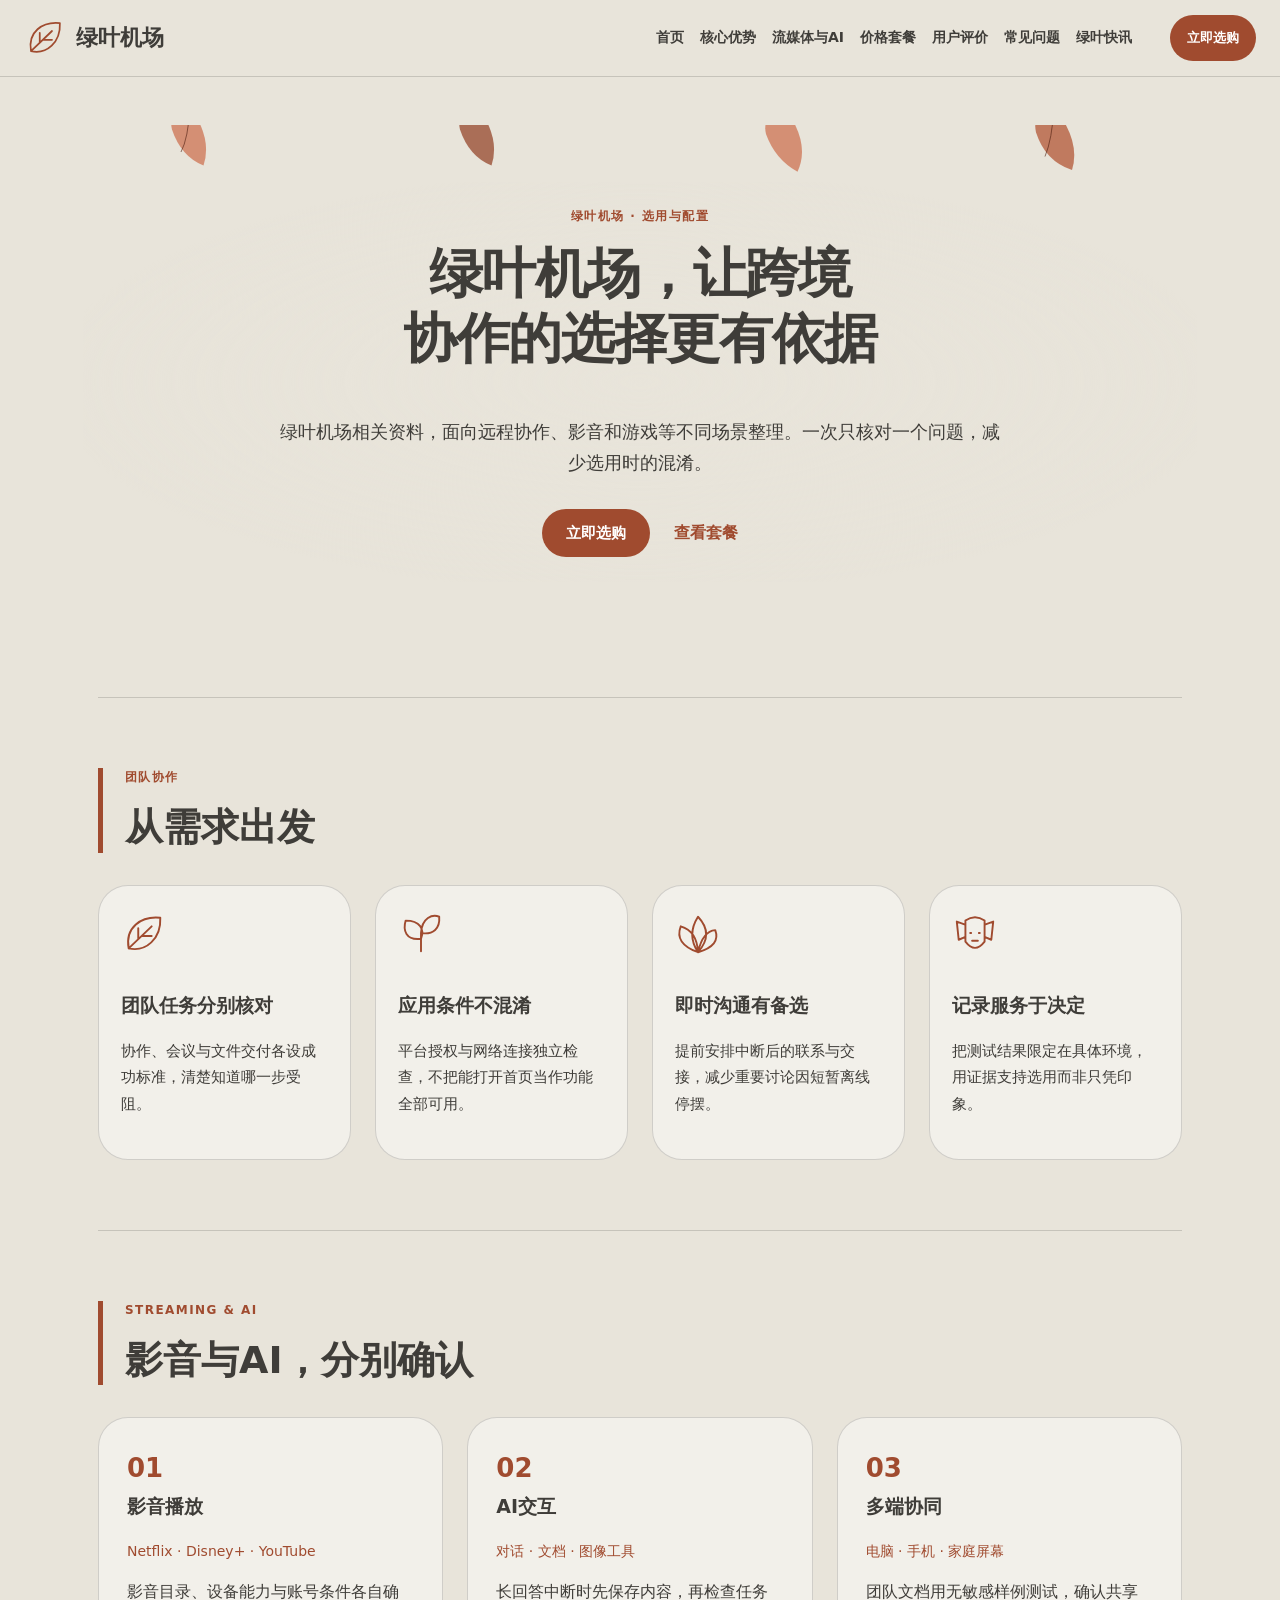
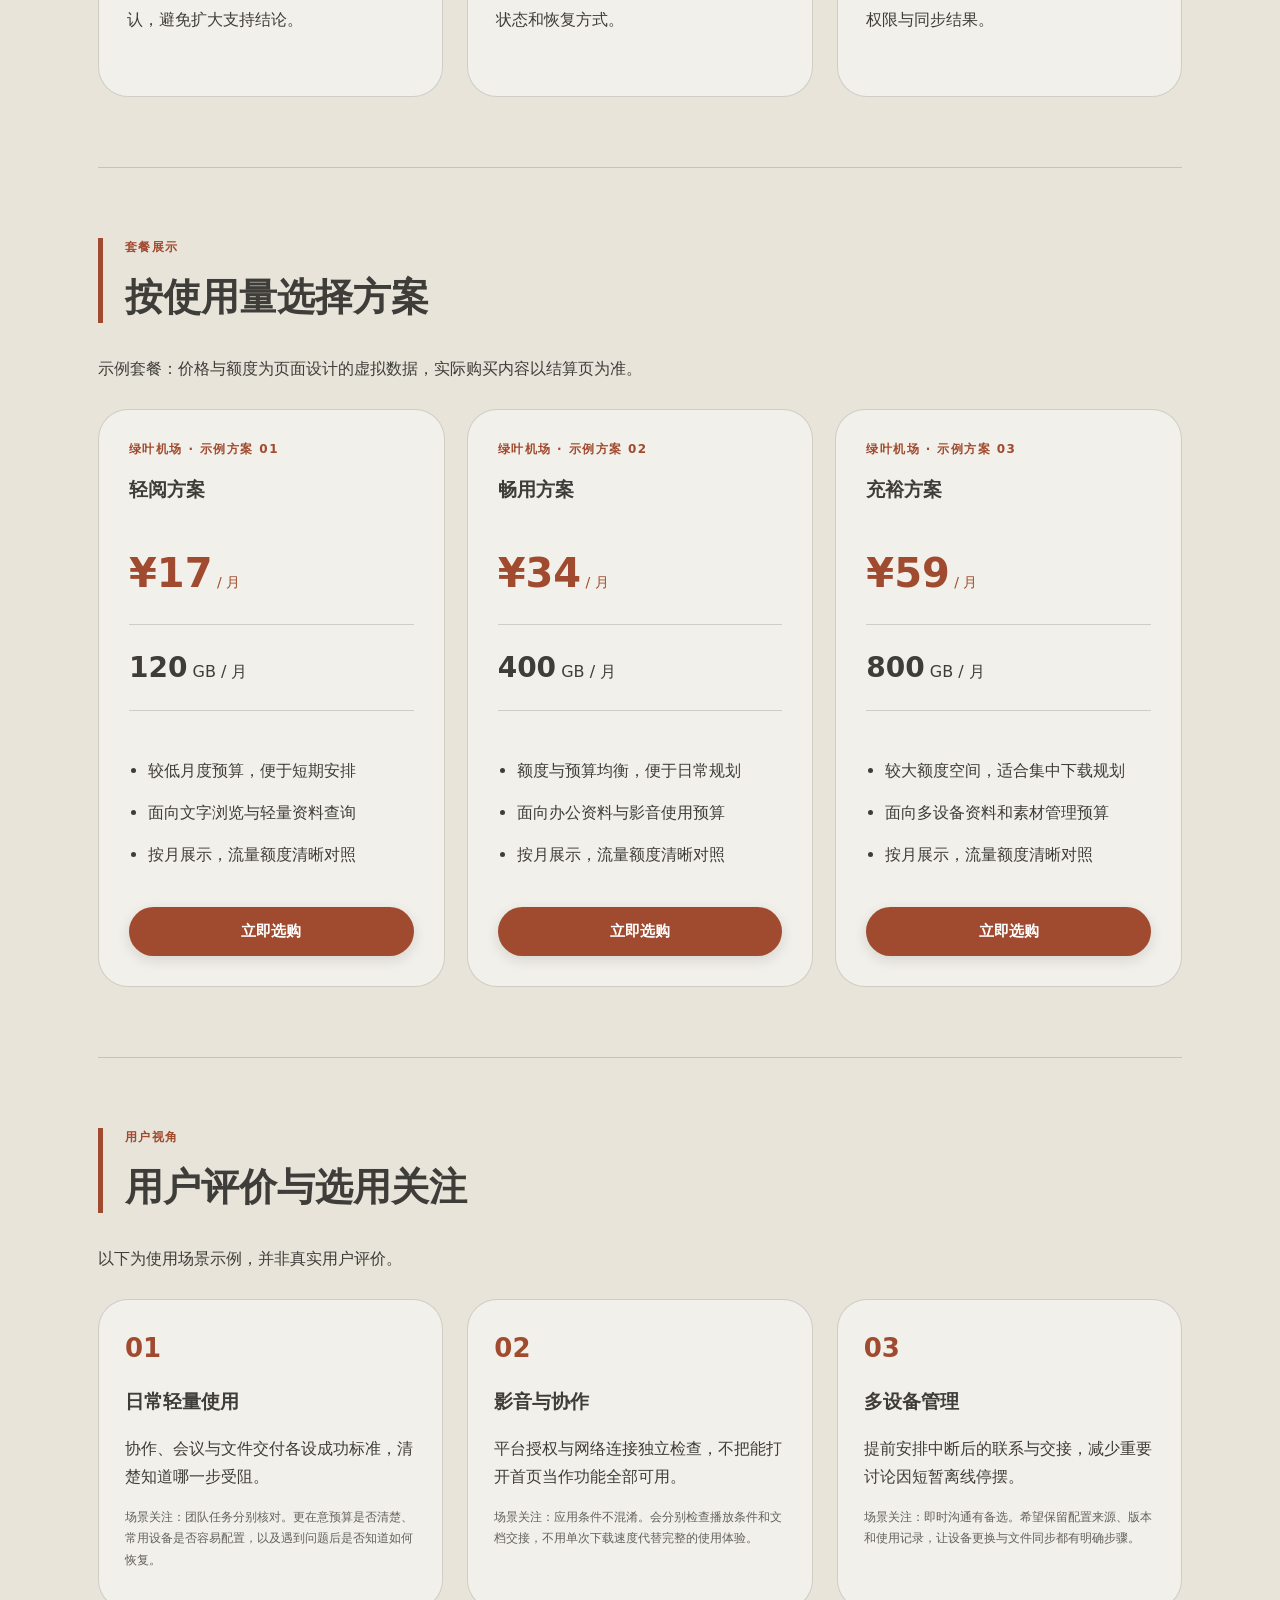
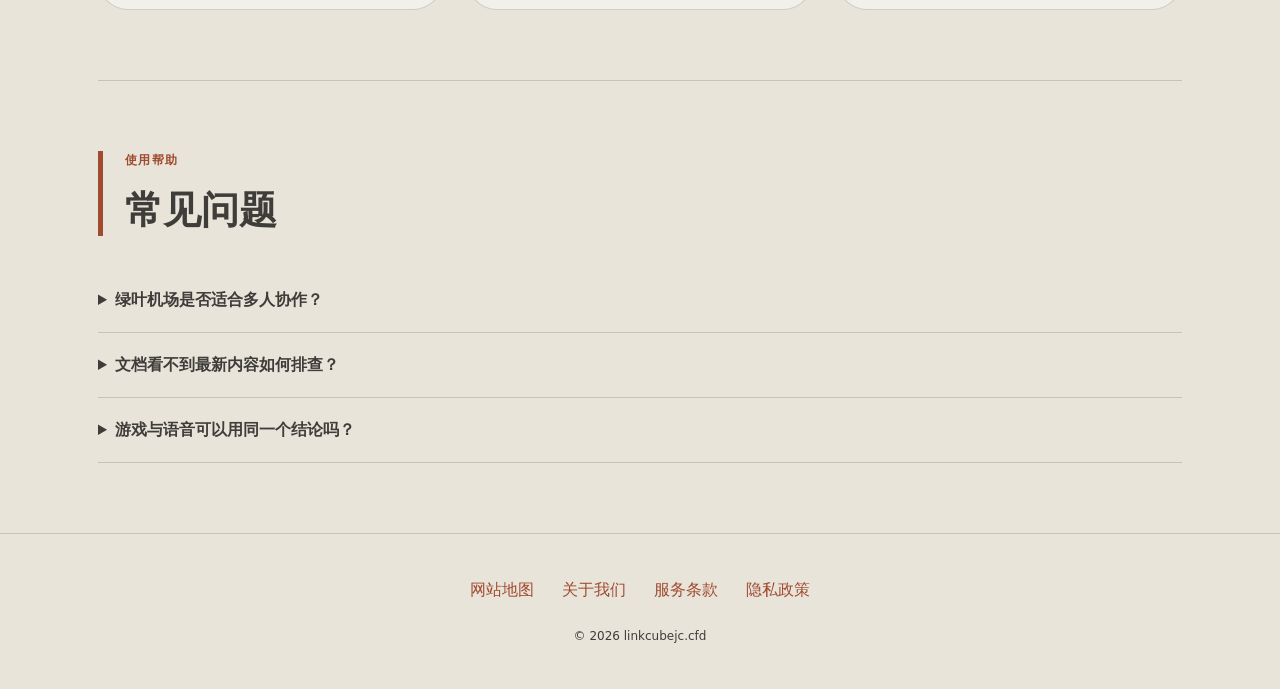
==== commit 1c45c868: "feat: add purchase CTA buttons to pricing section conforming to domain style" ====
--- a/index.html
+++ b/index.html
@@ -31,4 +31,7 @@
     <g class="leaf-drift-2" style="transform-origin: center; animation-delay: 10s;">
       <path d="M880,-20 Q910,20 895,52 Q870,38 860,10 Q855,-10 880,-20 Z" fill="#c9613e" opacity="0.4" />
     </g>
-  </svg></div><header class="site-header"><div class="nav-wrap"><a class="brand" href="index.html"><svg class="brand-mark" viewBox="0 0 48 48" aria-hidden="true"><path d="M8 39C4 17 21 5 41 7C42 29 26 43 8 39Z M8 39L32 16 M18 29V18 M22 26H32" fill="none" stroke="currentColor" stroke-width="2" stroke-linecap="round" stroke-linejoin="round"/></svg><span>绿叶机场</span></a><nav id="site-menu" aria-label="主导航"><a href="index.html">首页</a><a href="index.html#features">核心优势</a><a href="index.html#streaming">流媒体与AI</a><a href="index.html#pricing">价格套餐</a><a href="index.html#testimonials">用户评价</a><a href="index.html#faq">常见问题</a><a href="leaf-bulletin.html">绿叶快讯</a></nav><div class="nav-actions"><a class="button compact" href="https://ww012.twilightaff.com/#/?code=A56DH1Af" target="_blank" rel="sponsored nofollow noopener">立即选购</a><button type="button" class="menu-toggle" aria-label="切换主导航菜单" aria-controls="site-menu" aria-expanded="false"><span></span><span></span></button></div></div></header><main class="site-main"><section class="hero-section"><div class="hero-copy"><span class="eyebrow">绿叶机场 · 选用与配置</span><h1>绿叶机场，让跨境协作的选择更有依据</h1><p class="hero-intro">绿叶机场相关资料，面向远程协作、影音和游戏等不同场景整理。一次只核对一个问题，减少选用时的混淆。</p><div class="hero-actions"><a class="button" href="https://ww012.twilightaff.com/#/?code=A56DH1Af" target="_blank" rel="sponsored nofollow noopener">立即选购</a><a class="text-button" href="#pricing">查看套餐</a></div></div></section><section id="features" class="section "><div class="section-heading"><span class="eyebrow">团队协作</span><h2>从需求出发</h2></div><div class="features rail"><div class="feature"><svg class="" viewBox="0 0 48 48" aria-hidden="true"><path d="M8 39C4 17 21 5 41 7C42 29 26 43 8 39Z M8 39L32 16 M18 29V18 M22 26H32" fill="none" stroke="currentColor" stroke-width="2" stroke-linecap="round" stroke-linejoin="round"/></svg><div><h3>团队任务分别核对</h3><p>协作、会议与文件交付各设成功标准，清楚知道哪一步受阻。</p></div></div><div class="feature"><svg class="" viewBox="0 0 48 48" aria-hidden="true"><path d="M24 42V23 M24 29C8 31 5 20 8 10C23 10 28 19 24 29Z M24 23C25 7 36 3 43 6C44 18 37 25 24 23Z" fill="none" stroke="currentColor" stroke-width="2" stroke-linecap="round" stroke-linejoin="round"/></svg><div><h3>应用条件不混淆</h3><p>平台授权与网络连接独立检查，不把能打开首页当作功能全部可用。</p></div></div><div class="feature"><svg class="" viewBox="0 0 48 48" aria-hidden="true"><path d="M24 43Q12 25 24 6Q41 24 24 43Z M24 43Q-1 34 6 16Q23 21 24 43Z M24 43Q48 36 42 20Q29 21 24 43Z" fill="none" stroke="currentColor" stroke-width="2" stroke-linecap="round" stroke-linejoin="round"/></svg><div><h3>即时沟通有备选</h3><p>提前安排中断后的联系与交接，减少重要讨论因短暂离线停摆。</p></div></div><div class="feature"><svg class="" viewBox="0 0 48 48" aria-hidden="true"><path d="M13 14L5 11L7 30L14 27 M35 14L43 11L41 30L34 27 M14 10Q24 3 34 10V32Q24 45 14 32Z M19 23H20 M28 23H29 M21 31H27" fill="none" stroke="currentColor" stroke-width="2" stroke-linecap="round" stroke-linejoin="round"/></svg><div><h3>记录服务于决定</h3><p>把测试结果限定在具体环境，用证据支持选用而非只凭印象。</p></div></div></div></section><section id="streaming" class="section "><div class="section-heading"><span class="eyebrow">STREAMING & AI</span><h2>影音与AI，分别确认</h2></div><div class="use-cases columns"><div class="use-case"><span class="item-no">01</span><h3>影音播放</h3><p class="platforms">Netflix · Disney+ · YouTube</p><p>影音目录、设备能力与账号条件各自确认，避免扩大支持结论。</p></div><div class="use-case"><span class="item-no">02</span><h3>AI交互</h3><p class="platforms">对话 · 文档 · 图像工具</p><p>长回答中断时先保存内容，再检查任务状态和恢复方式。</p></div><div class="use-case"><span class="item-no">03</span><h3>多端协同</h3><p class="platforms">电脑 · 手机 · 家庭屏幕</p><p>团队文档用无敏感样例测试，确认共享权限与同步结果。</p></div></div></section><section id="pricing" class="section"><div class="section-heading"><span class="eyebrow">套餐展示</span><h2>按使用量选择方案</h2></div><p class="section-intro">示例套餐：价格与额度为页面设计的虚拟数据，实际购买内容以结算页为准。</p><div class="plans cards"><div class="plan"><span class="eyebrow">绿叶机场 · 示例方案 01</span><h3>轻阅方案</h3><p class="price-value">¥17<small> / 月</small></p><p class="quota"><strong>120</strong> GB / 月</p><ul><li>较低月度预算，便于短期安排</li><li>面向文字浏览与轻量资料查询</li><li>按月展示，流量额度清晰对照</li></ul></div><div class="plan"><span class="eyebrow">绿叶机场 · 示例方案 02</span><h3>畅用方案</h3><p class="price-value">¥34<small> / 月</small></p><p class="quota"><strong>400</strong> GB / 月</p><ul><li>额度与预算均衡，便于日常规划</li><li>面向办公资料与影音使用预算</li><li>按月展示，流量额度清晰对照</li></ul></div><div class="plan"><span class="eyebrow">绿叶机场 · 示例方案 03</span><h3>充裕方案</h3><p class="price-value">¥59<small> / 月</small></p><p class="quota"><strong>800</strong> GB / 月</p><ul><li>较大额度空间，适合集中下载规划</li><li>面向多设备资料和素材管理预算</li><li>按月展示，流量额度清晰对照</li></ul></div></div></section><section id="testimonials" class="section"><div class="section-heading"><span class="eyebrow">用户视角</span><h2>用户评价与选用关注</h2></div><p class="section-intro">以下为使用场景示例，并非真实用户评价。</p><div class="reviews"><div class="review"><span class="review-mark">01</span><h3>日常轻量使用</h3><p>协作、会议与文件交付各设成功标准，清楚知道哪一步受阻。</p><p class="small">场景关注：团队任务分别核对。更在意预算是否清楚、常用设备是否容易配置，以及遇到问题后是否知道如何恢复。</p></div><div class="review"><span class="review-mark">02</span><h3>影音与协作</h3><p>平台授权与网络连接独立检查，不把能打开首页当作功能全部可用。</p><p class="small">场景关注：应用条件不混淆。会分别检查播放条件和文档交接，不用单次下载速度代替完整的使用体验。</p></div><div class="review"><span class="review-mark">03</span><h3>多设备管理</h3><p>提前安排中断后的联系与交接，减少重要讨论因短暂离线停摆。</p><p class="small">场景关注：即时沟通有备选。希望保留配置来源、版本和使用记录，让设备更换与文件同步都有明确步骤。</p></div></div></section><section id="faq" class="section "><div class="section-heading"><span class="eyebrow">使用帮助</span><h2>常见问题</h2></div><div class="faq-list"><details><summary>绿叶机场是否适合多人协作？</summary><p>应核对服务限制并用测试文档验证实际流程，目前本站没有完成品牌团队实测。</p></details><details><summary>文档看不到最新内容如何排查？</summary><p>先确认账号、工作区和保存状态，再用无敏感测试文档观察同步。</p></details><details><summary>游戏与语音可以用同一个结论吗？</summary><p>两者可能采用不同服务路径，应分别记录症状与同局时间。</p></details></div></section></main><footer class="site-footer"><nav aria-label="页脚导航"><a href="sitemap.html">网站地图</a><a href="about.html">关于我们</a><a href="terms.html">服务条款</a><a href="privacy.html">隐私政策</a></nav><p>© 2026 linkcubejc.cfd</p></footer></body></html>+  </svg></div><header class="site-header"><div class="nav-wrap"><a class="brand" href="index.html"><svg class="brand-mark" viewBox="0 0 48 48" aria-hidden="true"><path d="M8 39C4 17 21 5 41 7C42 29 26 43 8 39Z M8 39L32 16 M18 29V18 M22 26H32" fill="none" stroke="currentColor" stroke-width="2" stroke-linecap="round" stroke-linejoin="round"/></svg><span>绿叶机场</span></a><nav id="site-menu" aria-label="主导航"><a href="index.html">首页</a><a href="index.html#features">核心优势</a><a href="index.html#streaming">流媒体与AI</a><a href="index.html#pricing">价格套餐</a><a href="index.html#testimonials">用户评价</a><a href="index.html#faq">常见问题</a><a href="leaf-bulletin.html">绿叶快讯</a></nav><div class="nav-actions"><a class="button compact" href="https://ww012.twilightaff.com/#/?code=A56DH1Af" target="_blank" rel="sponsored nofollow noopener">立即选购</a><button type="button" class="menu-toggle" aria-label="切换主导航菜单" aria-controls="site-menu" aria-expanded="false"><span></span><span></span></button></div></div></header><main class="site-main"><section class="hero-section"><div class="hero-copy"><span class="eyebrow">绿叶机场 · 选用与配置</span><h1>绿叶机场，让跨境协作的选择更有依据</h1><p class="hero-intro">绿叶机场相关资料，面向远程协作、影音和游戏等不同场景整理。一次只核对一个问题，减少选用时的混淆。</p><div class="hero-actions"><a class="button" href="https://ww012.twilightaff.com/#/?code=A56DH1Af" target="_blank" rel="sponsored nofollow noopener">立即选购</a><a class="text-button" href="#pricing">查看套餐</a></div></div></section><section id="features" class="section "><div class="section-heading"><span class="eyebrow">团队协作</span><h2>从需求出发</h2></div><div class="features rail"><div class="feature"><svg class="" viewBox="0 0 48 48" aria-hidden="true"><path d="M8 39C4 17 21 5 41 7C42 29 26 43 8 39Z M8 39L32 16 M18 29V18 M22 26H32" fill="none" stroke="currentColor" stroke-width="2" stroke-linecap="round" stroke-linejoin="round"/></svg><div><h3>团队任务分别核对</h3><p>协作、会议与文件交付各设成功标准，清楚知道哪一步受阻。</p></div></div><div class="feature"><svg class="" viewBox="0 0 48 48" aria-hidden="true"><path d="M24 42V23 M24 29C8 31 5 20 8 10C23 10 28 19 24 29Z M24 23C25 7 36 3 43 6C44 18 37 25 24 23Z" fill="none" stroke="currentColor" stroke-width="2" stroke-linecap="round" stroke-linejoin="round"/></svg><div><h3>应用条件不混淆</h3><p>平台授权与网络连接独立检查，不把能打开首页当作功能全部可用。</p></div></div><div class="feature"><svg class="" viewBox="0 0 48 48" aria-hidden="true"><path d="M24 43Q12 25 24 6Q41 24 24 43Z M24 43Q-1 34 6 16Q23 21 24 43Z M24 43Q48 36 42 20Q29 21 24 43Z" fill="none" stroke="currentColor" stroke-width="2" stroke-linecap="round" stroke-linejoin="round"/></svg><div><h3>即时沟通有备选</h3><p>提前安排中断后的联系与交接，减少重要讨论因短暂离线停摆。</p></div></div><div class="feature"><svg class="" viewBox="0 0 48 48" aria-hidden="true"><path d="M13 14L5 11L7 30L14 27 M35 14L43 11L41 30L34 27 M14 10Q24 3 34 10V32Q24 45 14 32Z M19 23H20 M28 23H29 M21 31H27" fill="none" stroke="currentColor" stroke-width="2" stroke-linecap="round" stroke-linejoin="round"/></svg><div><h3>记录服务于决定</h3><p>把测试结果限定在具体环境，用证据支持选用而非只凭印象。</p></div></div></div></section><section id="streaming" class="section "><div class="section-heading"><span class="eyebrow">STREAMING & AI</span><h2>影音与AI，分别确认</h2></div><div class="use-cases columns"><div class="use-case"><span class="item-no">01</span><h3>影音播放</h3><p class="platforms">Netflix · Disney+ · YouTube</p><p>影音目录、设备能力与账号条件各自确认，避免扩大支持结论。</p></div><div class="use-case"><span class="item-no">02</span><h3>AI交互</h3><p class="platforms">对话 · 文档 · 图像工具</p><p>长回答中断时先保存内容，再检查任务状态和恢复方式。</p></div><div class="use-case"><span class="item-no">03</span><h3>多端协同</h3><p class="platforms">电脑 · 手机 · 家庭屏幕</p><p>团队文档用无敏感样例测试，确认共享权限与同步结果。</p></div></div></section><section id="pricing" class="section"><div class="section-heading"><span class="eyebrow">套餐展示</span><h2>按使用量选择方案</h2></div><p class="section-intro">示例套餐：价格与额度为页面设计的虚拟数据，实际购买内容以结算页为准。</p><div class="plans cards"><div class="plan"><span class="eyebrow">绿叶机场 · 示例方案 01</span><h3>轻阅方案</h3><p class="price-value">¥17<small> / 月</small></p><p class="quota"><strong>120</strong> GB / 月</p><ul><li>较低月度预算，便于短期安排</li><li>面向文字浏览与轻量资料查询</li><li>按月展示，流量额度清晰对照</li></ul>  <a class="button" href="https://ww012.twilightaff.com/#/?code=A56DH1Af" target="_blank" rel="sponsored nofollow noopener">立即选购</a>
+</div><div class="plan"><span class="eyebrow">绿叶机场 · 示例方案 02</span><h3>畅用方案</h3><p class="price-value">¥34<small> / 月</small></p><p class="quota"><strong>400</strong> GB / 月</p><ul><li>额度与预算均衡，便于日常规划</li><li>面向办公资料与影音使用预算</li><li>按月展示，流量额度清晰对照</li></ul>  <a class="button" href="https://ww012.twilightaff.com/#/?code=A56DH1Af" target="_blank" rel="sponsored nofollow noopener">立即选购</a>
+</div><div class="plan"><span class="eyebrow">绿叶机场 · 示例方案 03</span><h3>充裕方案</h3><p class="price-value">¥59<small> / 月</small></p><p class="quota"><strong>800</strong> GB / 月</p><ul><li>较大额度空间，适合集中下载规划</li><li>面向多设备资料和素材管理预算</li><li>按月展示，流量额度清晰对照</li></ul>  <a class="button" href="https://ww012.twilightaff.com/#/?code=A56DH1Af" target="_blank" rel="sponsored nofollow noopener">立即选购</a>
+</div></div></section><section id="testimonials" class="section"><div class="section-heading"><span class="eyebrow">用户视角</span><h2>用户评价与选用关注</h2></div><p class="section-intro">以下为使用场景示例，并非真实用户评价。</p><div class="reviews"><div class="review"><span class="review-mark">01</span><h3>日常轻量使用</h3><p>协作、会议与文件交付各设成功标准，清楚知道哪一步受阻。</p><p class="small">场景关注：团队任务分别核对。更在意预算是否清楚、常用设备是否容易配置，以及遇到问题后是否知道如何恢复。</p></div><div class="review"><span class="review-mark">02</span><h3>影音与协作</h3><p>平台授权与网络连接独立检查，不把能打开首页当作功能全部可用。</p><p class="small">场景关注：应用条件不混淆。会分别检查播放条件和文档交接，不用单次下载速度代替完整的使用体验。</p></div><div class="review"><span class="review-mark">03</span><h3>多设备管理</h3><p>提前安排中断后的联系与交接，减少重要讨论因短暂离线停摆。</p><p class="small">场景关注：即时沟通有备选。希望保留配置来源、版本和使用记录，让设备更换与文件同步都有明确步骤。</p></div></div></section><section id="faq" class="section "><div class="section-heading"><span class="eyebrow">使用帮助</span><h2>常见问题</h2></div><div class="faq-list"><details><summary>绿叶机场是否适合多人协作？</summary><p>应核对服务限制并用测试文档验证实际流程，目前本站没有完成品牌团队实测。</p></details><details><summary>文档看不到最新内容如何排查？</summary><p>先确认账号、工作区和保存状态，再用无敏感测试文档观察同步。</p></details><details><summary>游戏与语音可以用同一个结论吗？</summary><p>两者可能采用不同服务路径，应分别记录症状与同局时间。</p></details></div></section></main><footer class="site-footer"><nav aria-label="页脚导航"><a href="sitemap.html">网站地图</a><a href="about.html">关于我们</a><a href="terms.html">服务条款</a><a href="privacy.html">隐私政策</a></nav><p>© 2026 linkcubejc.cfd</p></footer></body></html>
--- a/style.css
+++ b/style.css
@@ -185,3 +185,17 @@
   z-index: 2 !important;
   cursor: pointer !important;
 }
+
+/* 4. Pricing Plan Purchase Button */
+.plan .button {
+  width: 100% !important;
+  margin-top: 24px !important;
+  text-align: center !important;
+  box-shadow: 0 4px 14px rgba(0, 0, 0, 0.12) !important;
+  transition: transform 0.2s ease, filter 0.2s ease, box-shadow 0.2s ease !important;
+}
+.plan .button:hover {
+  transform: translateY(-2px) !important;
+  filter: brightness(0.92) !important;
+  box-shadow: 0 6px 18px rgba(0, 0, 0, 0.18) !important;
+}
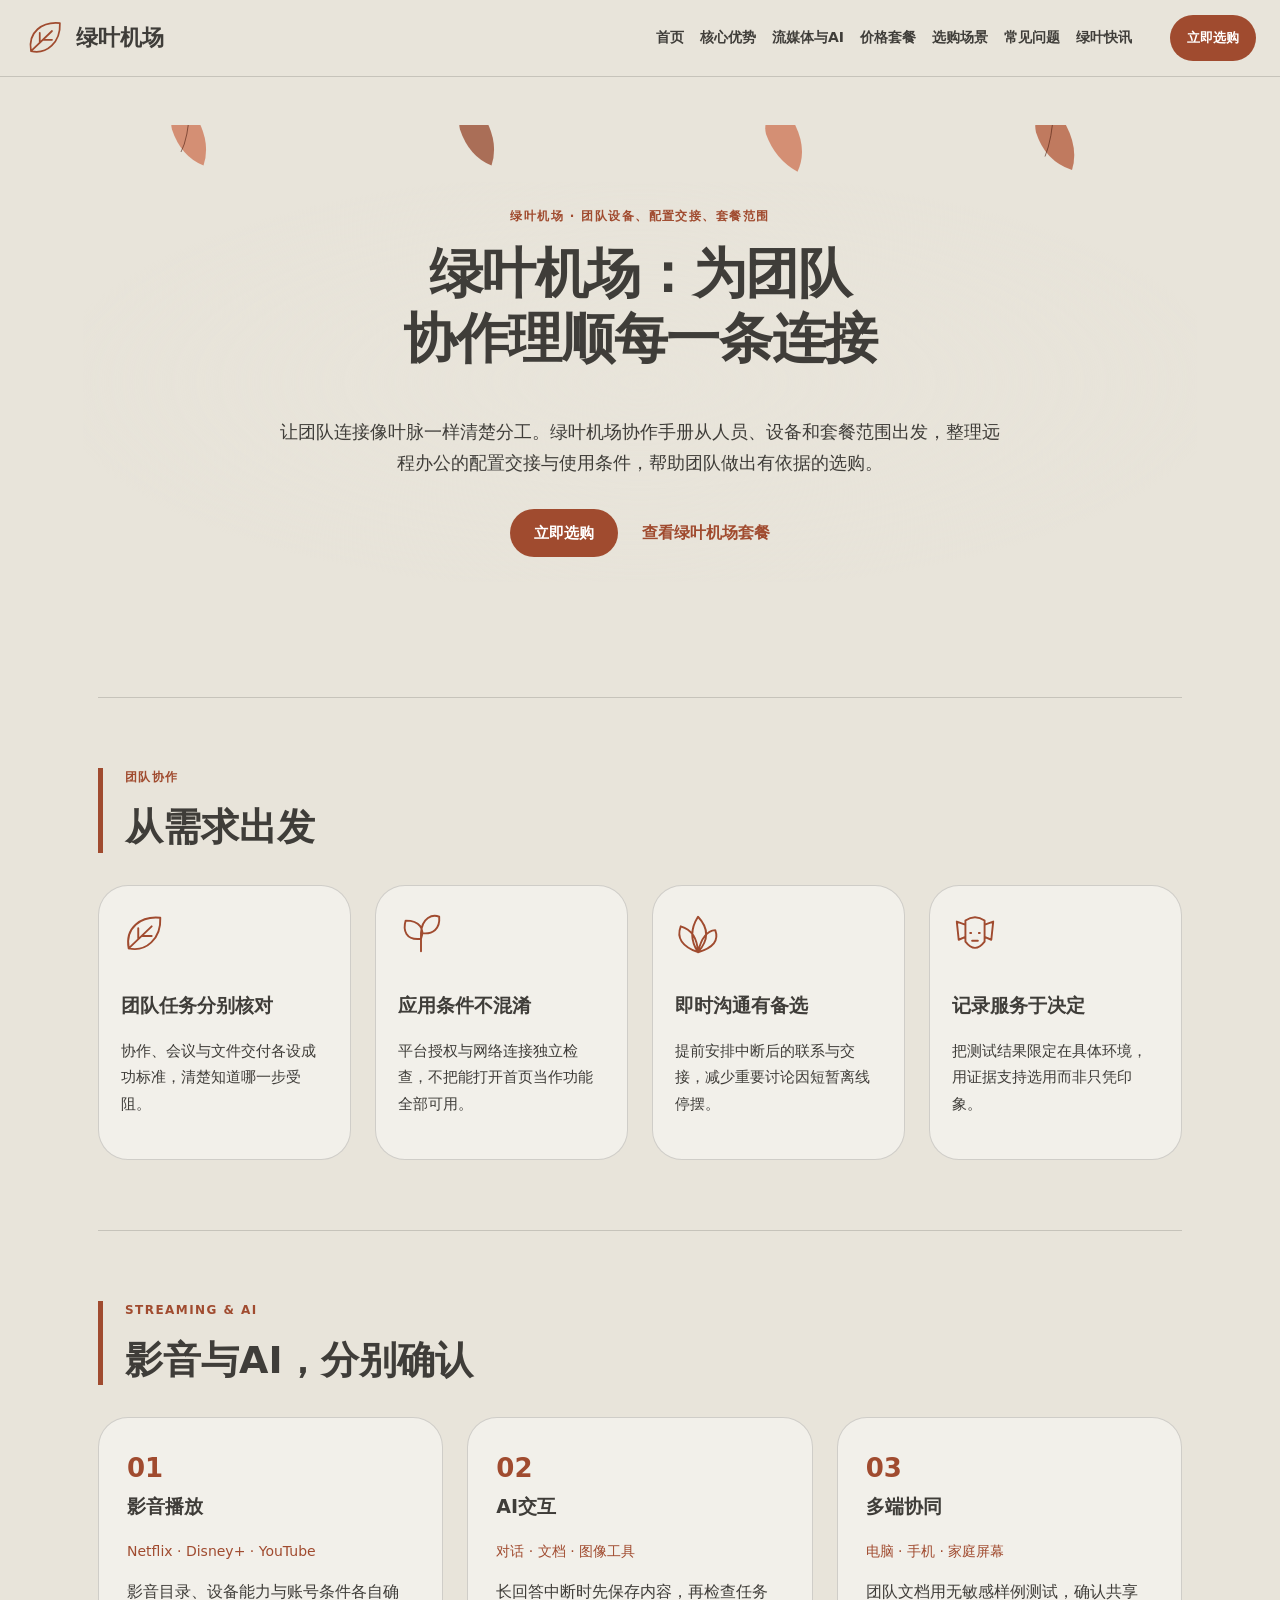
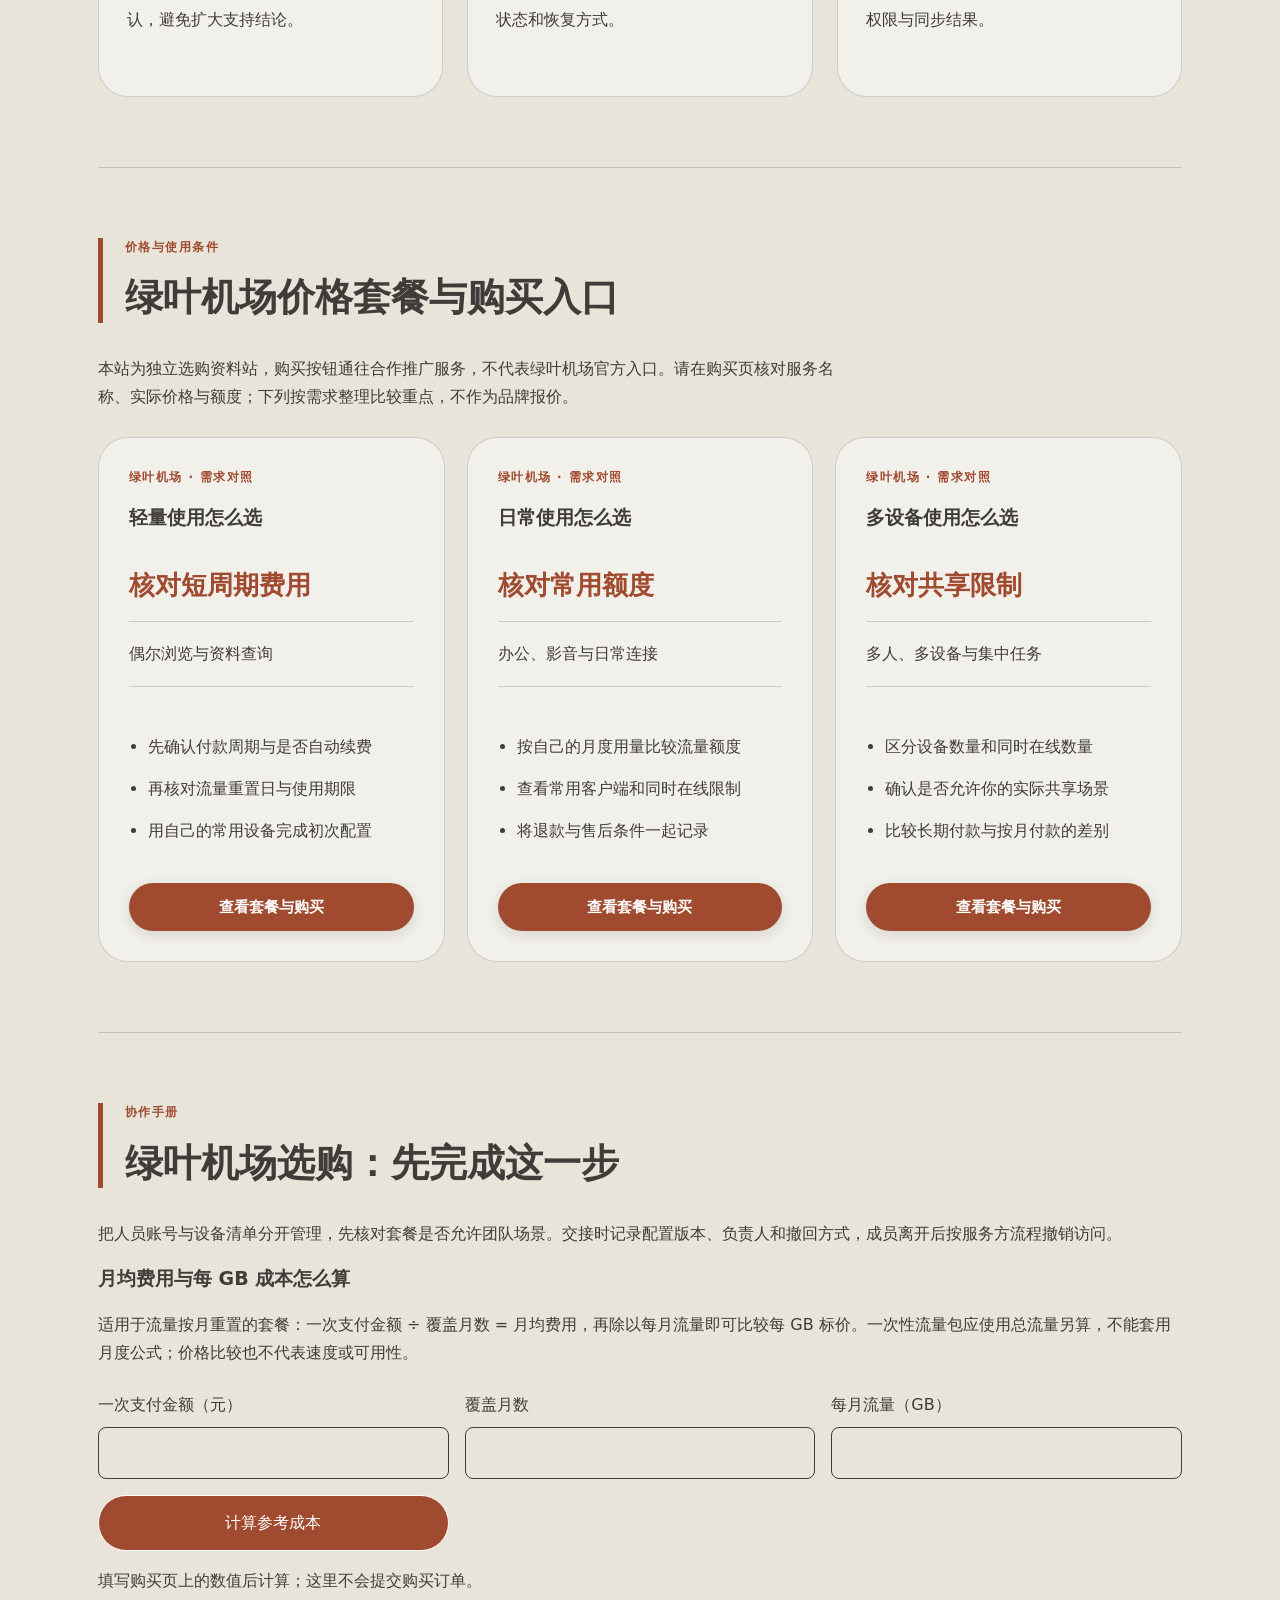
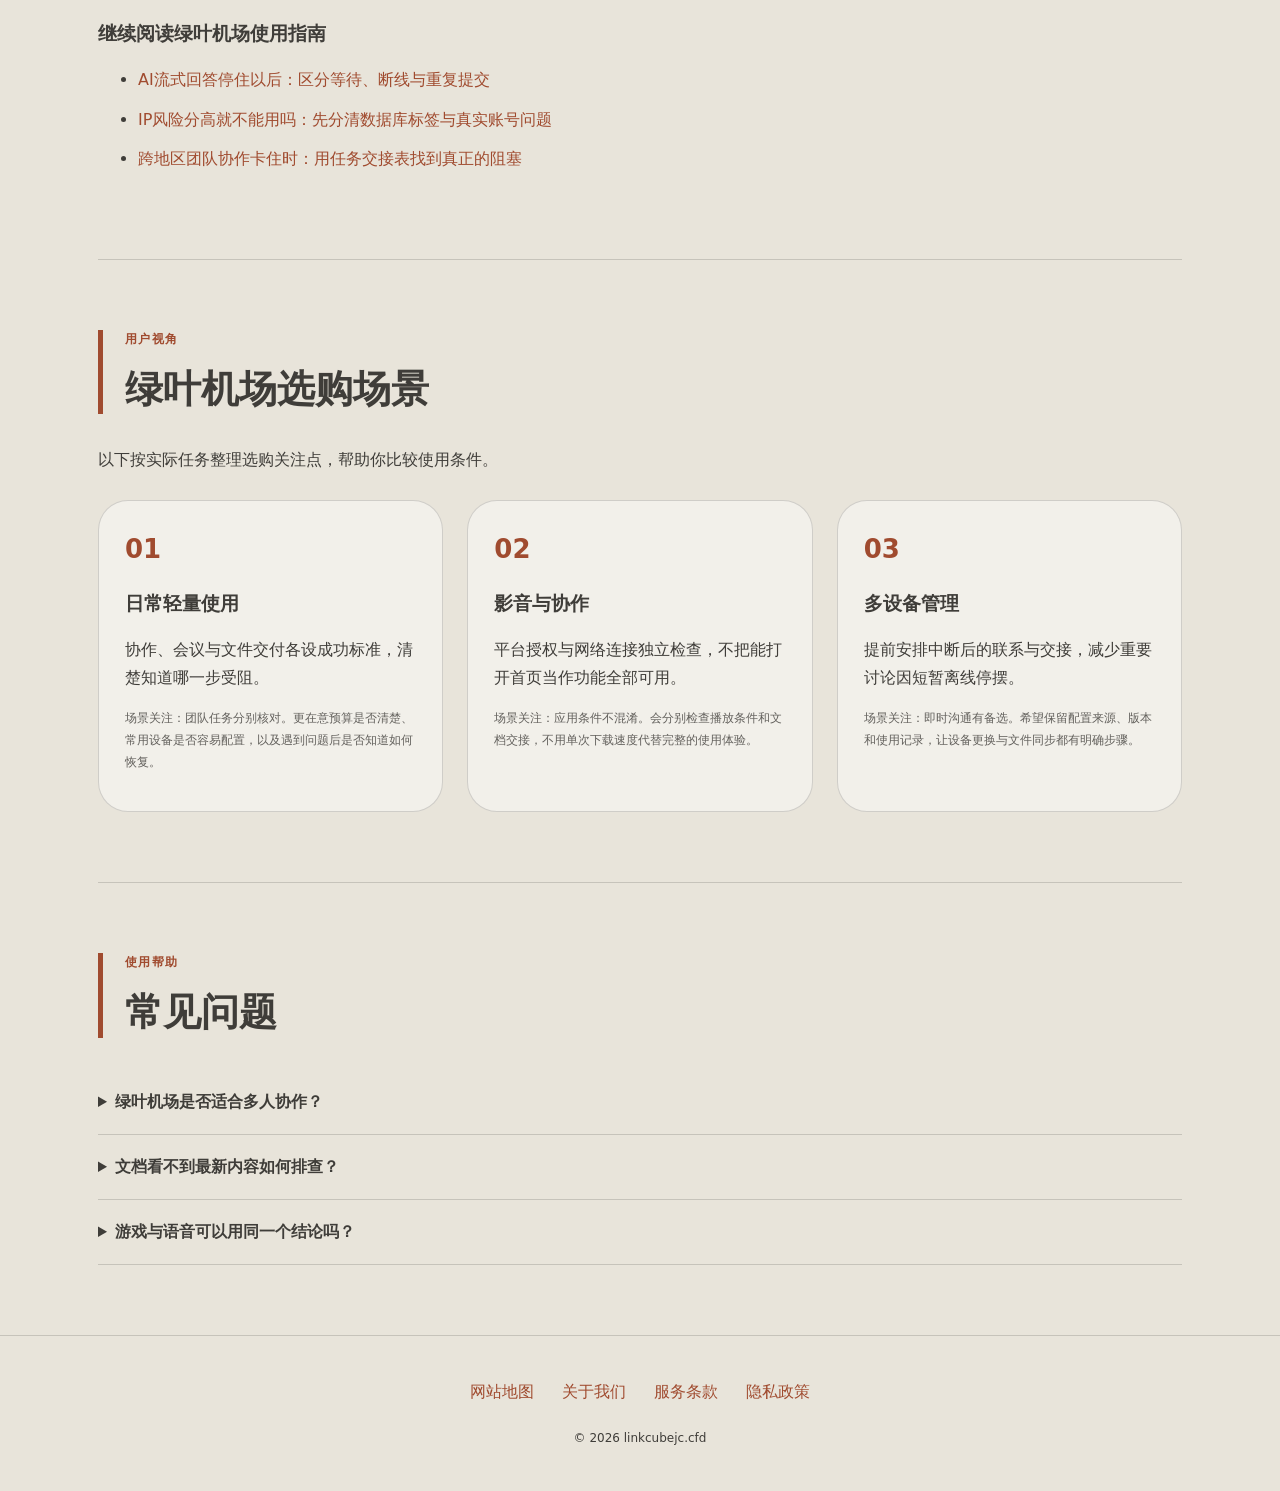
==== commit fbd90557: "Improve airport search intent and package guidance" ====
--- a/index.html
+++ b/index.html
@@ -1,37 +1,53 @@
-<!DOCTYPE html>
-<html lang="zh-CN"><head><meta charset="UTF-8"><meta name="viewport" content="width=device-width,initial-scale=1"><title>绿叶机场，让跨境协作的选择更有依据｜选用指南</title><meta name="description" content="绿叶机场相关资料，面向远程协作、影音和游戏等不同场景整理。一次只核对一个问题，减少选用时的混淆。"><meta name="keywords" content="绿叶机场,绿叶机场，让跨境协作的选择更有依据,绿叶快讯,网络使用指南"><link rel="canonical" href="https://linkcubejc.cfd/"><meta property="og:type" content="website"><meta property="og:title" content="绿叶机场，让跨境协作的选择更有依据｜选用指南"><meta property="og:description" content="绿叶机场相关资料，面向远程协作、影音和游戏等不同场景整理。一次只核对一个问题，减少选用时的混淆。"><meta property="og:url" content="https://linkcubejc.cfd/"><meta property="og:image" content="https://linkcubejc.cfd/share.png"><meta property="og:locale" content="zh_CN"><link rel="icon" href="favicon.svg" type="image/svg+xml"><link rel="stylesheet" href="style.css"><script defer src="menu.js"></script><script type="application/ld+json">{"@context": "https://schema.org", "@type": "WebPage", "name": "绿叶机场，让跨境协作的选择更有依据｜选用指南", "url": "https://linkcubejc.cfd/", "description": "绿叶机场相关资料，面向远程协作、影音和游戏等不同场景整理。一次只核对一个问题，减少选用时的混淆。", "inLanguage": "zh-CN"}</script></head><body class="site-12 hero-D review-0 faq-1 nav-2"><div class="site-art" aria-hidden="true"><svg width="100%" height="100%" viewBox="0 0 1440 800" preserveAspectRatio="xMidYMid slice" xmlns="http://www.w3.org/2000/svg">
-    <style>
-      @keyframes fallingLeaf1 {
-        0% { transform: translate(0, -40px) rotate(0deg); opacity: 0; }
-        20% { opacity: 0.6; }
-        80% { opacity: 0.6; }
-        100% { transform: translate(120px, 600px) rotate(280deg); opacity: 0; }
-      }
-      @keyframes fallingLeaf2 {
-        0% { transform: translate(0, -30px) rotate(0deg); opacity: 0; }
-        20% { opacity: 0.55; }
-        80% { opacity: 0.55; }
-        100% { transform: translate(-140px, 650px) rotate(-320deg); opacity: 0; }
-      }
-      .leaf-drift-1 { animation: fallingLeaf1 14s linear infinite; }
-      .leaf-drift-2 { animation: fallingLeaf2 16s linear infinite; }
-    </style>
-    <!-- Drifting Fresh Leaves in Background -->
-    <g class="leaf-drift-1" style="transform-origin: center; animation-delay: 0s;">
-      <path d="M220,-20 Q245,15 235,45 Q210,35 200,5 Q195,-15 220,-20 Z" fill="#c9613e" opacity="0.4" />
-      <path d="M220,-20 Q218,15 210,30" stroke="#481b0c" stroke-width="1" fill="none" />
-    </g>
-    <g class="leaf-drift-2" style="transform-origin: center; animation-delay: 4s;">
-      <path d="M1180,-20 Q1210,18 1200,50 Q1170,40 1160,8 Q1155,-12 1180,-20 Z" fill="#ab411e" opacity="0.35" />
-      <path d="M1180,-20 Q1178,16 1170,35" stroke="#481b0c" stroke-width="1" fill="none" />
-    </g>
-    <g class="leaf-drift-1" style="transform-origin: center; animation-delay: 7s;">
-      <path d="M540,-20 Q565,15 555,45 Q530,35 520,5 Q515,-15 540,-20 Z" fill="#892f12" opacity="0.3" />
-    </g>
-    <g class="leaf-drift-2" style="transform-origin: center; animation-delay: 10s;">
-      <path d="M880,-20 Q910,20 895,52 Q870,38 860,10 Q855,-10 880,-20 Z" fill="#c9613e" opacity="0.4" />
-    </g>
-  </svg></div><header class="site-header"><div class="nav-wrap"><a class="brand" href="index.html"><svg class="brand-mark" viewBox="0 0 48 48" aria-hidden="true"><path d="M8 39C4 17 21 5 41 7C42 29 26 43 8 39Z M8 39L32 16 M18 29V18 M22 26H32" fill="none" stroke="currentColor" stroke-width="2" stroke-linecap="round" stroke-linejoin="round"/></svg><span>绿叶机场</span></a><nav id="site-menu" aria-label="主导航"><a href="index.html">首页</a><a href="index.html#features">核心优势</a><a href="index.html#streaming">流媒体与AI</a><a href="index.html#pricing">价格套餐</a><a href="index.html#testimonials">用户评价</a><a href="index.html#faq">常见问题</a><a href="leaf-bulletin.html">绿叶快讯</a></nav><div class="nav-actions"><a class="button compact" href="https://ww012.twilightaff.com/#/?code=A56DH1Af" target="_blank" rel="sponsored nofollow noopener">立即选购</a><button type="button" class="menu-toggle" aria-label="切换主导航菜单" aria-controls="site-menu" aria-expanded="false"><span></span><span></span></button></div></div></header><main class="site-main"><section class="hero-section"><div class="hero-copy"><span class="eyebrow">绿叶机场 · 选用与配置</span><h1>绿叶机场，让跨境协作的选择更有依据</h1><p class="hero-intro">绿叶机场相关资料，面向远程协作、影音和游戏等不同场景整理。一次只核对一个问题，减少选用时的混淆。</p><div class="hero-actions"><a class="button" href="https://ww012.twilightaff.com/#/?code=A56DH1Af" target="_blank" rel="sponsored nofollow noopener">立即选购</a><a class="text-button" href="#pricing">查看套餐</a></div></div></section><section id="features" class="section "><div class="section-heading"><span class="eyebrow">团队协作</span><h2>从需求出发</h2></div><div class="features rail"><div class="feature"><svg class="" viewBox="0 0 48 48" aria-hidden="true"><path d="M8 39C4 17 21 5 41 7C42 29 26 43 8 39Z M8 39L32 16 M18 29V18 M22 26H32" fill="none" stroke="currentColor" stroke-width="2" stroke-linecap="round" stroke-linejoin="round"/></svg><div><h3>团队任务分别核对</h3><p>协作、会议与文件交付各设成功标准，清楚知道哪一步受阻。</p></div></div><div class="feature"><svg class="" viewBox="0 0 48 48" aria-hidden="true"><path d="M24 42V23 M24 29C8 31 5 20 8 10C23 10 28 19 24 29Z M24 23C25 7 36 3 43 6C44 18 37 25 24 23Z" fill="none" stroke="currentColor" stroke-width="2" stroke-linecap="round" stroke-linejoin="round"/></svg><div><h3>应用条件不混淆</h3><p>平台授权与网络连接独立检查，不把能打开首页当作功能全部可用。</p></div></div><div class="feature"><svg class="" viewBox="0 0 48 48" aria-hidden="true"><path d="M24 43Q12 25 24 6Q41 24 24 43Z M24 43Q-1 34 6 16Q23 21 24 43Z M24 43Q48 36 42 20Q29 21 24 43Z" fill="none" stroke="currentColor" stroke-width="2" stroke-linecap="round" stroke-linejoin="round"/></svg><div><h3>即时沟通有备选</h3><p>提前安排中断后的联系与交接，减少重要讨论因短暂离线停摆。</p></div></div><div class="feature"><svg class="" viewBox="0 0 48 48" aria-hidden="true"><path d="M13 14L5 11L7 30L14 27 M35 14L43 11L41 30L34 27 M14 10Q24 3 34 10V32Q24 45 14 32Z M19 23H20 M28 23H29 M21 31H27" fill="none" stroke="currentColor" stroke-width="2" stroke-linecap="round" stroke-linejoin="round"/></svg><div><h3>记录服务于决定</h3><p>把测试结果限定在具体环境，用证据支持选用而非只凭印象。</p></div></div></div></section><section id="streaming" class="section "><div class="section-heading"><span class="eyebrow">STREAMING & AI</span><h2>影音与AI，分别确认</h2></div><div class="use-cases columns"><div class="use-case"><span class="item-no">01</span><h3>影音播放</h3><p class="platforms">Netflix · Disney+ · YouTube</p><p>影音目录、设备能力与账号条件各自确认，避免扩大支持结论。</p></div><div class="use-case"><span class="item-no">02</span><h3>AI交互</h3><p class="platforms">对话 · 文档 · 图像工具</p><p>长回答中断时先保存内容，再检查任务状态和恢复方式。</p></div><div class="use-case"><span class="item-no">03</span><h3>多端协同</h3><p class="platforms">电脑 · 手机 · 家庭屏幕</p><p>团队文档用无敏感样例测试，确认共享权限与同步结果。</p></div></div></section><section id="pricing" class="section"><div class="section-heading"><span class="eyebrow">套餐展示</span><h2>按使用量选择方案</h2></div><p class="section-intro">示例套餐：价格与额度为页面设计的虚拟数据，实际购买内容以结算页为准。</p><div class="plans cards"><div class="plan"><span class="eyebrow">绿叶机场 · 示例方案 01</span><h3>轻阅方案</h3><p class="price-value">¥17<small> / 月</small></p><p class="quota"><strong>120</strong> GB / 月</p><ul><li>较低月度预算，便于短期安排</li><li>面向文字浏览与轻量资料查询</li><li>按月展示，流量额度清晰对照</li></ul>  <a class="button" href="https://ww012.twilightaff.com/#/?code=A56DH1Af" target="_blank" rel="sponsored nofollow noopener">立即选购</a>
-</div><div class="plan"><span class="eyebrow">绿叶机场 · 示例方案 02</span><h3>畅用方案</h3><p class="price-value">¥34<small> / 月</small></p><p class="quota"><strong>400</strong> GB / 月</p><ul><li>额度与预算均衡，便于日常规划</li><li>面向办公资料与影音使用预算</li><li>按月展示，流量额度清晰对照</li></ul>  <a class="button" href="https://ww012.twilightaff.com/#/?code=A56DH1Af" target="_blank" rel="sponsored nofollow noopener">立即选购</a>
-</div><div class="plan"><span class="eyebrow">绿叶机场 · 示例方案 03</span><h3>充裕方案</h3><p class="price-value">¥59<small> / 月</small></p><p class="quota"><strong>800</strong> GB / 月</p><ul><li>较大额度空间，适合集中下载规划</li><li>面向多设备资料和素材管理预算</li><li>按月展示，流量额度清晰对照</li></ul>  <a class="button" href="https://ww012.twilightaff.com/#/?code=A56DH1Af" target="_blank" rel="sponsored nofollow noopener">立即选购</a>
-</div></div></section><section id="testimonials" class="section"><div class="section-heading"><span class="eyebrow">用户视角</span><h2>用户评价与选用关注</h2></div><p class="section-intro">以下为使用场景示例，并非真实用户评价。</p><div class="reviews"><div class="review"><span class="review-mark">01</span><h3>日常轻量使用</h3><p>协作、会议与文件交付各设成功标准，清楚知道哪一步受阻。</p><p class="small">场景关注：团队任务分别核对。更在意预算是否清楚、常用设备是否容易配置，以及遇到问题后是否知道如何恢复。</p></div><div class="review"><span class="review-mark">02</span><h3>影音与协作</h3><p>平台授权与网络连接独立检查，不把能打开首页当作功能全部可用。</p><p class="small">场景关注：应用条件不混淆。会分别检查播放条件和文档交接，不用单次下载速度代替完整的使用体验。</p></div><div class="review"><span class="review-mark">03</span><h3>多设备管理</h3><p>提前安排中断后的联系与交接，减少重要讨论因短暂离线停摆。</p><p class="small">场景关注：即时沟通有备选。希望保留配置来源、版本和使用记录，让设备更换与文件同步都有明确步骤。</p></div></div></section><section id="faq" class="section "><div class="section-heading"><span class="eyebrow">使用帮助</span><h2>常见问题</h2></div><div class="faq-list"><details><summary>绿叶机场是否适合多人协作？</summary><p>应核对服务限制并用测试文档验证实际流程，目前本站没有完成品牌团队实测。</p></details><details><summary>文档看不到最新内容如何排查？</summary><p>先确认账号、工作区和保存状态，再用无敏感测试文档观察同步。</p></details><details><summary>游戏与语音可以用同一个结论吗？</summary><p>两者可能采用不同服务路径，应分别记录症状与同局时间。</p></details></div></section></main><footer class="site-footer"><nav aria-label="页脚导航"><a href="sitemap.html">网站地图</a><a href="about.html">关于我们</a><a href="terms.html">服务条款</a><a href="privacy.html">隐私政策</a></nav><p>© 2026 linkcubejc.cfd</p></footer></body></html>+<!DOCTYPE html>
+
+<html lang="zh-CN"><head><meta charset="utf-8"/><meta content="width=device-width,initial-scale=1" name="viewport"/><title>绿叶机场团队使用指南｜套餐费用与多设备协作</title><meta content="让团队连接像叶脉一样清楚分工。绿叶机场协作手册从人员、设备和套餐范围出发，整理远程办公的配置交接与使用条件，帮助团队做出有依据的选购。" name="description"/><link href="https://linkcubejc.cfd/" rel="canonical"/><meta content="website" property="og:type"/><meta content="绿叶机场团队使用指南｜套餐费用与多设备协作" property="og:title"/><meta content="让团队连接像叶脉一样清楚分工。绿叶机场协作手册从人员、设备和套餐范围出发，整理远程办公的配置交接与使用条件，帮助团队做出有依据的选购。" property="og:description"/><meta content="https://linkcubejc.cfd/" property="og:url"/><meta content="https://linkcubejc.cfd/share.png" property="og:image"/><meta content="zh_CN" property="og:locale"/><link href="favicon.svg" rel="icon" type="image/svg+xml"/><link href="style.css" rel="stylesheet"/><script defer="" src="menu.js"></script><script type="application/ld+json">{"@context": "https://schema.org", "@type": "WebPage", "name": "绿叶机场团队使用指南｜套餐费用与多设备协作", "url": "https://linkcubejc.cfd/", "description": "让团队连接像叶脉一样清楚分工。绿叶机场协作手册从人员、设备和套餐范围出发，整理远程办公的配置交接与使用条件，帮助团队做出有依据的选购。", "inLanguage": "zh-CN"}</script><link href="seo-guide.css" rel="stylesheet"/></head><body class="site-12 hero-D review-0 faq-1 nav-2"><div aria-hidden="true" class="site-art"><svg height="100%" preserveaspectratio="xMidYMid slice" viewbox="0 0 1440 800" width="100%" xmlns="http://www.w3.org/2000/svg">
+<style>+
+      @keyframes fallingLeaf1 {+
+        0% { transform: translate(0, -40px) rotate(0deg); opacity: 0; }+
+        20% { opacity: 0.6; }+
+        80% { opacity: 0.6; }+
+        100% { transform: translate(120px, 600px) rotate(280deg); opacity: 0; }+
+      }+
+      @keyframes fallingLeaf2 {+
+        0% { transform: translate(0, -30px) rotate(0deg); opacity: 0; }+
+        20% { opacity: 0.55; }+
+        80% { opacity: 0.55; }+
+        100% { transform: translate(-140px, 650px) rotate(-320deg); opacity: 0; }+
+      }+
+      .leaf-drift-1 { animation: fallingLeaf1 14s linear infinite; }+
+      .leaf-drift-2 { animation: fallingLeaf2 16s linear infinite; }+
+    </style>
+<!-- Drifting Fresh Leaves in Background -->
+<g class="leaf-drift-1" style="transform-origin: center; animation-delay: 0s;">
+<path d="M220,-20 Q245,15 235,45 Q210,35 200,5 Q195,-15 220,-20 Z" fill="#c9613e" opacity="0.4"></path>
+<path d="M220,-20 Q218,15 210,30" fill="none" stroke="#481b0c" stroke-width="1"></path>
+</g>
+<g class="leaf-drift-2" style="transform-origin: center; animation-delay: 4s;">
+<path d="M1180,-20 Q1210,18 1200,50 Q1170,40 1160,8 Q1155,-12 1180,-20 Z" fill="#ab411e" opacity="0.35"></path>
+<path d="M1180,-20 Q1178,16 1170,35" fill="none" stroke="#481b0c" stroke-width="1"></path>
+</g>
+<g class="leaf-drift-1" style="transform-origin: center; animation-delay: 7s;">
+<path d="M540,-20 Q565,15 555,45 Q530,35 520,5 Q515,-15 540,-20 Z" fill="#892f12" opacity="0.3"></path>
+</g>
+<g class="leaf-drift-2" style="transform-origin: center; animation-delay: 10s;">
+<path d="M880,-20 Q910,20 895,52 Q870,38 860,10 Q855,-10 880,-20 Z" fill="#c9613e" opacity="0.4"></path>
+</g>
+</svg></div><header class="site-header"><div class="nav-wrap"><a class="brand" href="index.html"><svg aria-hidden="true" class="brand-mark" viewbox="0 0 48 48"><path d="M8 39C4 17 21 5 41 7C42 29 26 43 8 39Z M8 39L32 16 M18 29V18 M22 26H32" fill="none" stroke="currentColor" stroke-linecap="round" stroke-linejoin="round" stroke-width="2"></path></svg><span>绿叶机场</span></a><nav aria-label="主导航" id="site-menu"><a href="index.html">首页</a><a href="index.html#features">核心优势</a><a href="index.html#streaming">流媒体与AI</a><a href="index.html#pricing">价格套餐</a><a href="index.html#testimonials">选购场景</a><a href="index.html#faq">常见问题</a><a href="leaf-bulletin.html">绿叶快讯</a></nav><div class="nav-actions"><a class="button compact" href="https://ww012.twilightaff.com/#/?code=A56DH1Af" rel="sponsored nofollow noopener" target="_blank">立即选购</a><button aria-controls="site-menu" aria-expanded="false" aria-label="切换主导航菜单" class="menu-toggle" type="button"><span></span><span></span></button></div></div></header><main class="site-main"><section class="hero-section"><div class="hero-copy"><span class="eyebrow">绿叶机场 · 团队设备、配置交接、套餐范围</span><h1>绿叶机场：为团队协作理顺每一条连接</h1><p class="hero-intro">让团队连接像叶脉一样清楚分工。绿叶机场协作手册从人员、设备和套餐范围出发，整理远程办公的配置交接与使用条件，帮助团队做出有依据的选购。</p><div class="hero-actions"><a class="button" href="https://ww012.twilightaff.com/#/?code=A56DH1Af" rel="sponsored nofollow noopener" target="_blank">立即选购</a><a class="text-button" href="#pricing">查看绿叶机场套餐</a></div></div></section><section class="section" id="features"><div class="section-heading"><span class="eyebrow">团队协作</span><h2>从需求出发</h2></div><div class="features rail"><div class="feature"><svg aria-hidden="true" class="" viewbox="0 0 48 48"><path d="M8 39C4 17 21 5 41 7C42 29 26 43 8 39Z M8 39L32 16 M18 29V18 M22 26H32" fill="none" stroke="currentColor" stroke-linecap="round" stroke-linejoin="round" stroke-width="2"></path></svg><div><h3>团队任务分别核对</h3><p>协作、会议与文件交付各设成功标准，清楚知道哪一步受阻。</p></div></div><div class="feature"><svg aria-hidden="true" class="" viewbox="0 0 48 48"><path d="M24 42V23 M24 29C8 31 5 20 8 10C23 10 28 19 24 29Z M24 23C25 7 36 3 43 6C44 18 37 25 24 23Z" fill="none" stroke="currentColor" stroke-linecap="round" stroke-linejoin="round" stroke-width="2"></path></svg><div><h3>应用条件不混淆</h3><p>平台授权与网络连接独立检查，不把能打开首页当作功能全部可用。</p></div></div><div class="feature"><svg aria-hidden="true" class="" viewbox="0 0 48 48"><path d="M24 43Q12 25 24 6Q41 24 24 43Z M24 43Q-1 34 6 16Q23 21 24 43Z M24 43Q48 36 42 20Q29 21 24 43Z" fill="none" stroke="currentColor" stroke-linecap="round" stroke-linejoin="round" stroke-width="2"></path></svg><div><h3>即时沟通有备选</h3><p>提前安排中断后的联系与交接，减少重要讨论因短暂离线停摆。</p></div></div><div class="feature"><svg aria-hidden="true" class="" viewbox="0 0 48 48"><path d="M13 14L5 11L7 30L14 27 M35 14L43 11L41 30L34 27 M14 10Q24 3 34 10V32Q24 45 14 32Z M19 23H20 M28 23H29 M21 31H27" fill="none" stroke="currentColor" stroke-linecap="round" stroke-linejoin="round" stroke-width="2"></path></svg><div><h3>记录服务于决定</h3><p>把测试结果限定在具体环境，用证据支持选用而非只凭印象。</p></div></div></div></section><section class="section" id="streaming"><div class="section-heading"><span class="eyebrow">STREAMING &amp; AI</span><h2>影音与AI，分别确认</h2></div><div class="use-cases columns"><div class="use-case"><span class="item-no">01</span><h3>影音播放</h3><p class="platforms">Netflix · Disney+ · YouTube</p><p>影音目录、设备能力与账号条件各自确认，避免扩大支持结论。</p></div><div class="use-case"><span class="item-no">02</span><h3>AI交互</h3><p class="platforms">对话 · 文档 · 图像工具</p><p>长回答中断时先保存内容，再检查任务状态和恢复方式。</p></div><div class="use-case"><span class="item-no">03</span><h3>多端协同</h3><p class="platforms">电脑 · 手机 · 家庭屏幕</p><p>团队文档用无敏感样例测试，确认共享权限与同步结果。</p></div></div></section><section class="section" id="pricing"><div class="section-heading"><span class="eyebrow">价格与使用条件</span><h2>绿叶机场价格套餐与购买入口</h2></div><p class="section-intro">本站为独立选购资料站，购买按钮通往合作推广服务，不代表绿叶机场官方入口。请在购买页核对服务名称、实际价格与额度；下列按需求整理比较重点，不作为品牌报价。</p><div class="plans cards"><div class="plan"><span class="eyebrow">绿叶机场 · 需求对照</span><h3>轻量使用怎么选</h3><p class="price-value">核对短周期费用</p><p class="quota">偶尔浏览与资料查询</p><ul><li>先确认付款周期与是否自动续费</li><li>再核对流量重置日与使用期限</li><li>用自己的常用设备完成初次配置</li></ul> <a class="button" href="https://ww012.twilightaff.com/#/?code=A56DH1Af" rel="sponsored nofollow noopener" target="_blank">查看套餐与购买</a>
+</div><div class="plan"><span class="eyebrow">绿叶机场 · 需求对照</span><h3>日常使用怎么选</h3><p class="price-value">核对常用额度</p><p class="quota">办公、影音与日常连接</p><ul><li>按自己的月度用量比较流量额度</li><li>查看常用客户端和同时在线限制</li><li>将退款与售后条件一起记录</li></ul> <a class="button" href="https://ww012.twilightaff.com/#/?code=A56DH1Af" rel="sponsored nofollow noopener" target="_blank">查看套餐与购买</a>
+</div><div class="plan"><span class="eyebrow">绿叶机场 · 需求对照</span><h3>多设备使用怎么选</h3><p class="price-value">核对共享限制</p><p class="quota">多人、多设备与集中任务</p><ul><li>区分设备数量和同时在线数量</li><li>确认是否允许你的实际共享场景</li><li>比较长期付款与按月付款的差别</li></ul> <a class="button" href="https://ww012.twilightaff.com/#/?code=A56DH1Af" rel="sponsored nofollow noopener" target="_blank">查看套餐与购买</a>
+</div></div></section><section class="section seo-plan-guide" id="plan-guide"><div class="section-heading"><span class="eyebrow">协作手册</span><h2>绿叶机场选购：先完成这一步</h2></div><p>把人员账号与设备清单分开管理，先核对套餐是否允许团队场景。交接时记录配置版本、负责人和撤回方式，成员离开后按服务方流程撤销访问。</p><h3>月均费用与每 GB 成本怎么算</h3><p>适用于流量按月重置的套餐：一次支付金额 ÷ 覆盖月数 = 月均费用，再除以每月流量即可比较每 GB 标价。一次性流量包应使用总流量另算，不能套用月度公式；价格比较也不代表速度或可用性。</p><form class="seo-cost-form"><label>一次支付金额（元）<input inputmode="decimal" min="0.01" name="amount" required="" step="0.01" type="number"/></label><label>覆盖月数<input inputmode="numeric" max="120" min="1" name="months" required="" step="1" type="number"/></label><label>每月流量（GB）<input inputmode="decimal" min="0.01" name="quota" required="" step="0.01" type="number"/></label><button class="button" type="submit">计算参考成本</button><output aria-live="polite">填写购买页上的数值后计算；这里不会提交购买订单。</output></form><div class="seo-reading"><h3>继续阅读绿叶机场使用指南</h3><ul><li><a href="linkcube-ai-llm-realtime-voice-keepalive.html">AI流式回答停住以后：区分等待、断线与重复提交</a></li><li><a href="linkcube-clean-ip-detection-scoring.html">IP风险分高就不能用吗：先分清数据库标签与真实账号问题</a></li><li><a href="linkcube-cross-border-team-remote-saas.html">跨地区团队协作卡住时：用任务交接表找到真正的阻塞</a></li></ul></div></section><section class="section" id="testimonials"><div class="section-heading"><span class="eyebrow">用户视角</span><h2>绿叶机场选购场景</h2></div><p class="section-intro">以下按实际任务整理选购关注点，帮助你比较使用条件。</p><div class="reviews"><div class="review"><span class="review-mark">01</span><h3>日常轻量使用</h3><p>协作、会议与文件交付各设成功标准，清楚知道哪一步受阻。</p><p class="small">场景关注：团队任务分别核对。更在意预算是否清楚、常用设备是否容易配置，以及遇到问题后是否知道如何恢复。</p></div><div class="review"><span class="review-mark">02</span><h3>影音与协作</h3><p>平台授权与网络连接独立检查，不把能打开首页当作功能全部可用。</p><p class="small">场景关注：应用条件不混淆。会分别检查播放条件和文档交接，不用单次下载速度代替完整的使用体验。</p></div><div class="review"><span class="review-mark">03</span><h3>多设备管理</h3><p>提前安排中断后的联系与交接，减少重要讨论因短暂离线停摆。</p><p class="small">场景关注：即时沟通有备选。希望保留配置来源、版本和使用记录，让设备更换与文件同步都有明确步骤。</p></div></div></section><section class="section" id="faq"><div class="section-heading"><span class="eyebrow">使用帮助</span><h2>常见问题</h2></div><div class="faq-list"><details><summary>绿叶机场是否适合多人协作？</summary><p>应核对服务限制并用测试文档验证实际流程，目前本站没有完成品牌团队实测。</p></details><details><summary>文档看不到最新内容如何排查？</summary><p>先确认账号、工作区和保存状态，再用无敏感测试文档观察同步。</p></details><details><summary>游戏与语音可以用同一个结论吗？</summary><p>两者可能采用不同服务路径，应分别记录症状与同局时间。</p></details></div></section></main><footer class="site-footer"><nav aria-label="页脚导航"><a href="sitemap.html">网站地图</a><a href="about.html">关于我们</a><a href="terms.html">服务条款</a><a href="privacy.html">隐私政策</a></nav><p>© 2026 linkcubejc.cfd</p></footer><script defer="True" src="seo-guide.js"></script></body></html>
--- a/seo-guide.css
+++ b/seo-guide.css
@@ -0,0 +1 @@
+.seo-plan-guide .seo-cost-form{display:grid;grid-template-columns:repeat(3,minmax(0,1fr));gap:1rem;margin:1.5rem 0}.seo-plan-guide label{display:grid;gap:.45rem;min-width:0}.seo-plan-guide input{width:100%;min-width:0;min-height:44px;padding:.7rem;border:1px solid currentColor;border-radius:8px;background:transparent;color:inherit;font:inherit}.seo-plan-guide button{cursor:pointer;min-height:44px;border:1px solid currentColor;font:inherit}.seo-plan-guide output{grid-column:1/-1;display:block;overflow-wrap:anywhere}.seo-reading a{text-decoration:underline;text-underline-offset:3px}.seo-reading li{margin:.7rem 0}#pricing .price-value{font-size:clamp(1.2rem,2vw,1.7rem);line-height:1.5}.hero-section h1{text-wrap:balance}#pricing,#plan-guide{scroll-margin-top:100px}@media(max-width:680px){.seo-plan-guide .seo-cost-form{grid-template-columns:1fr}}
